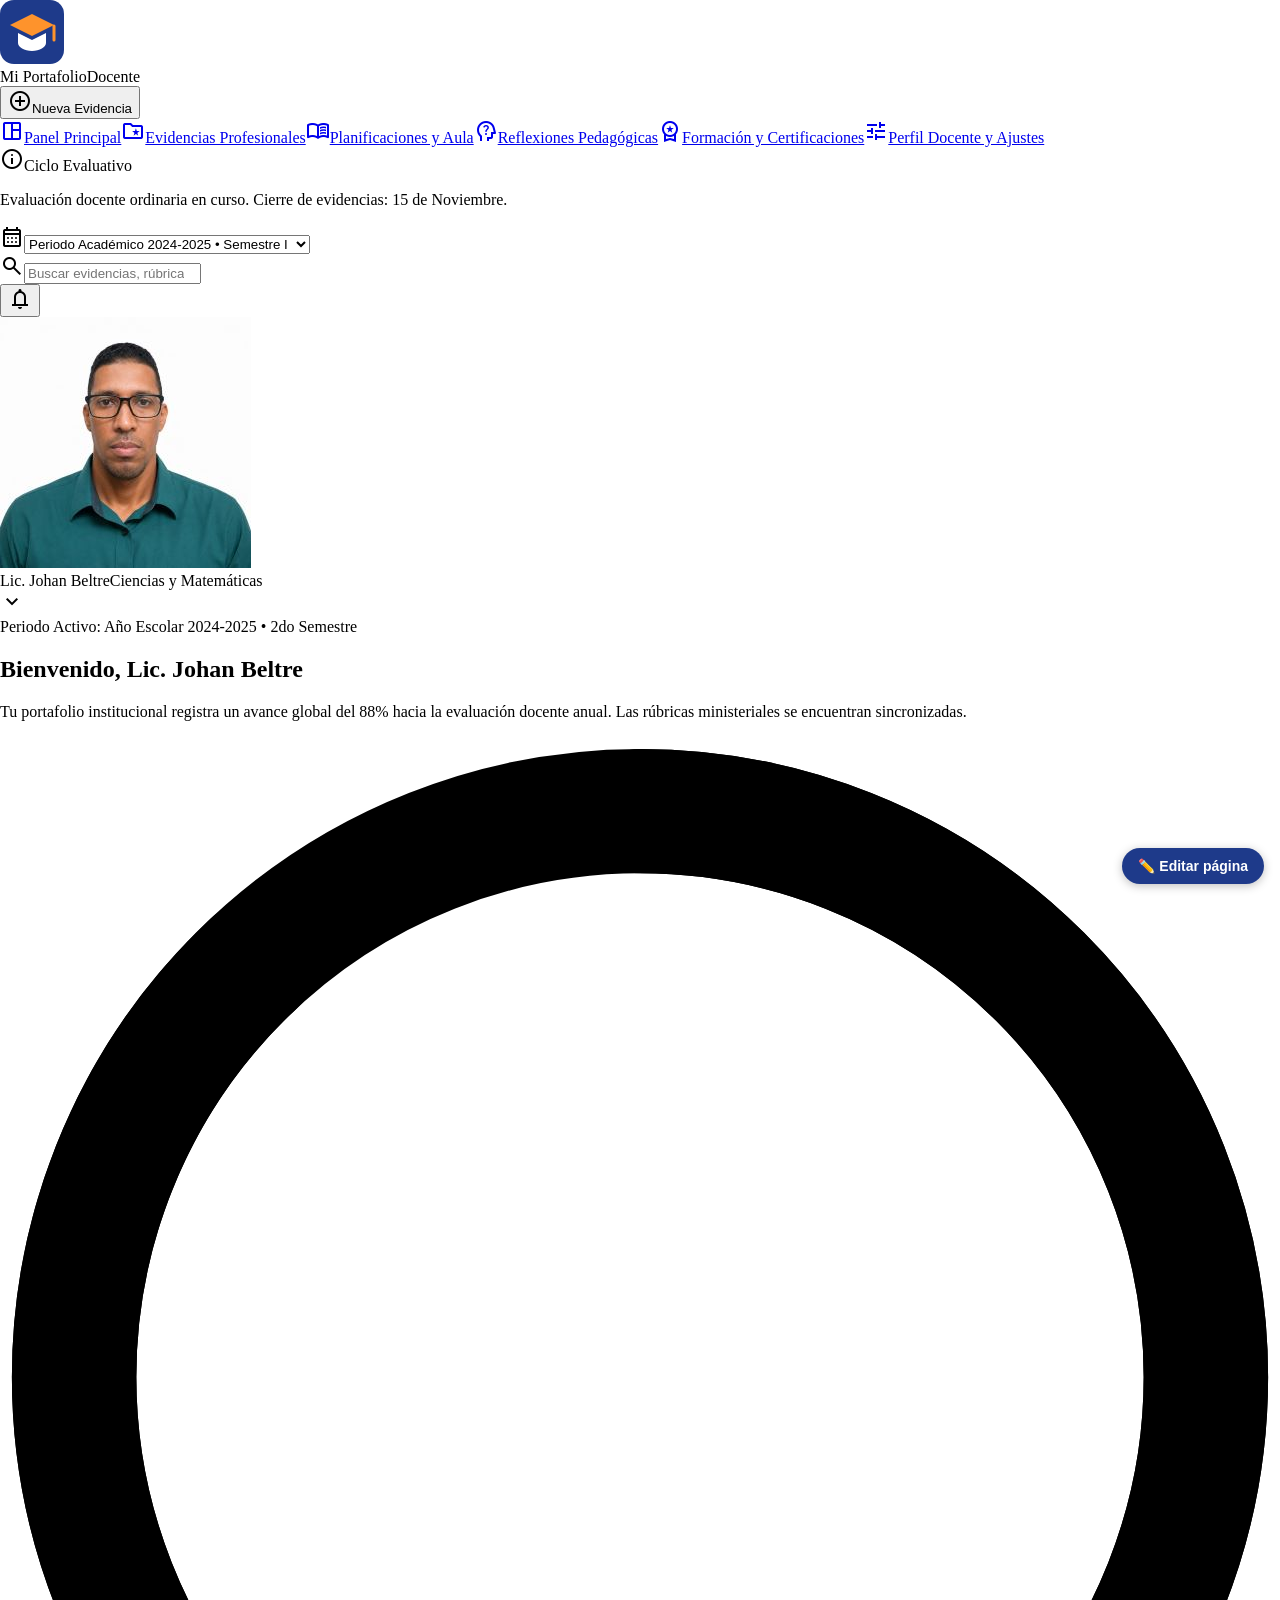
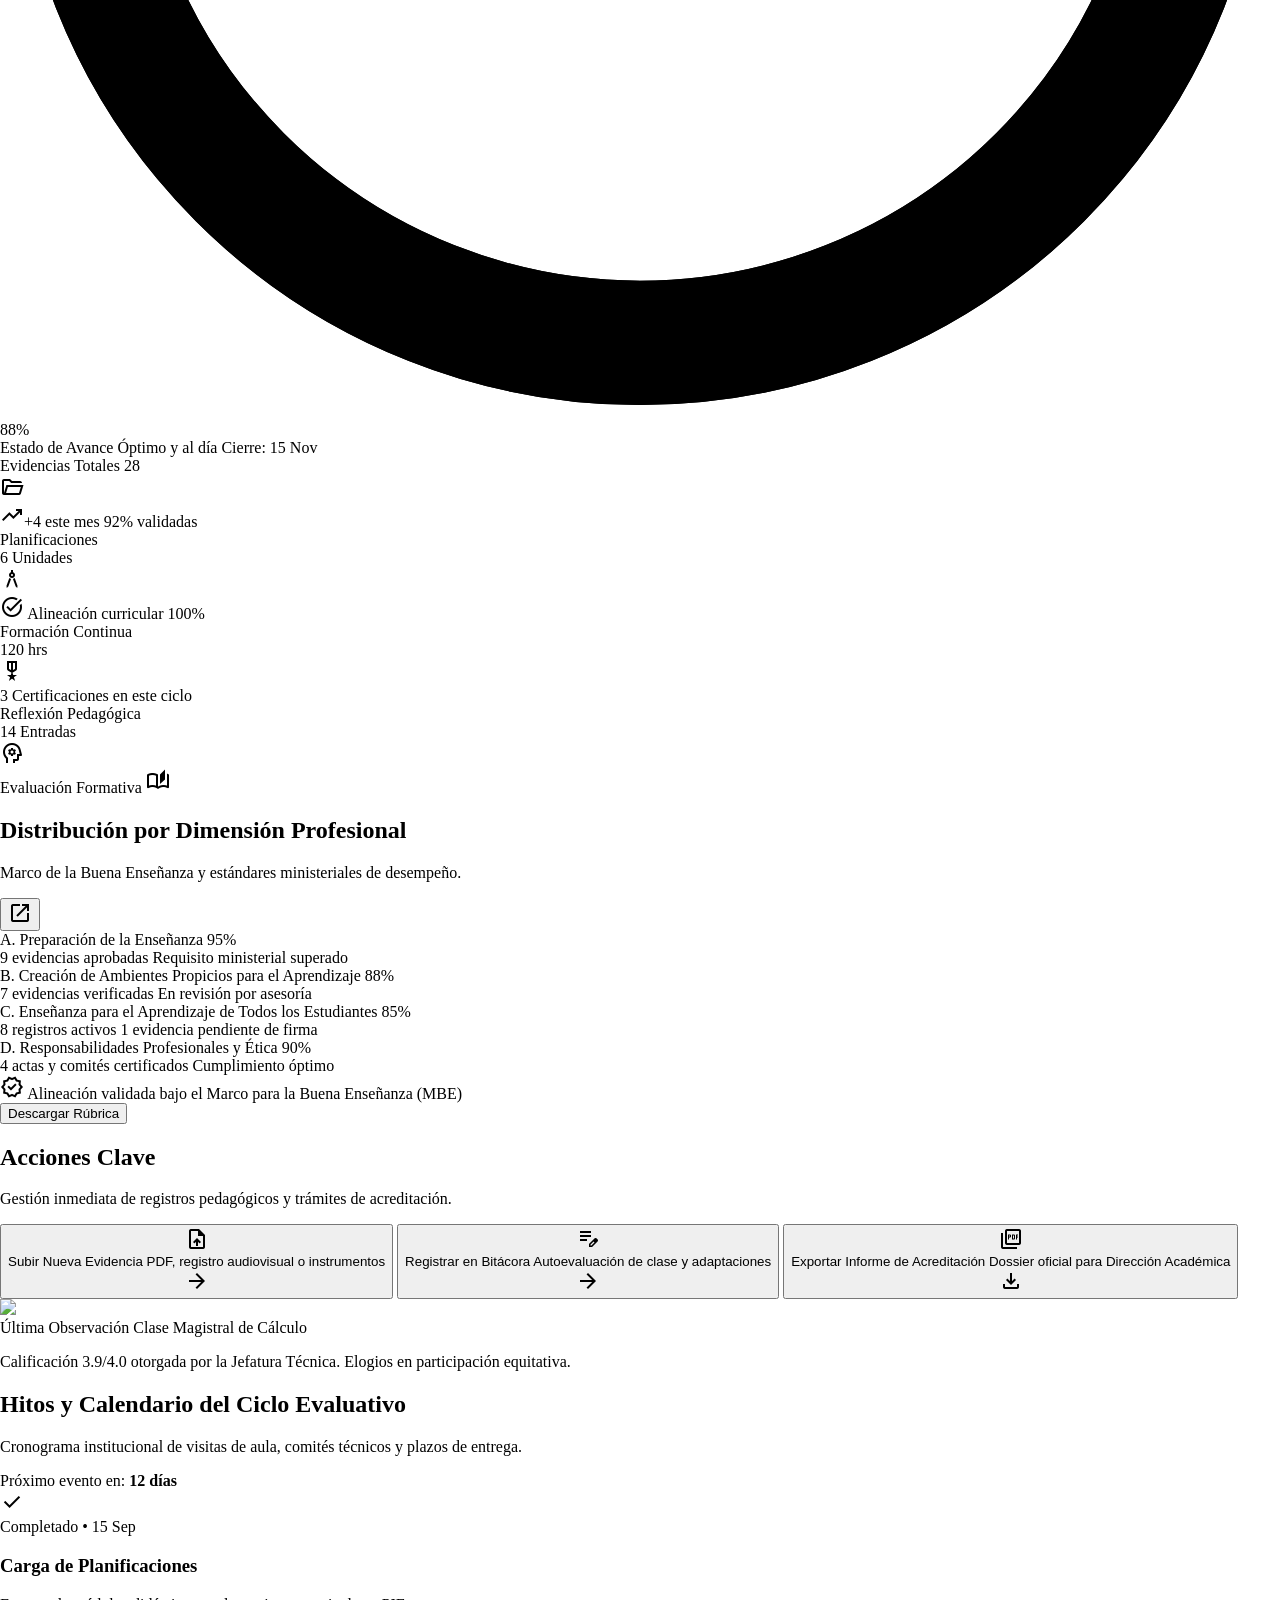
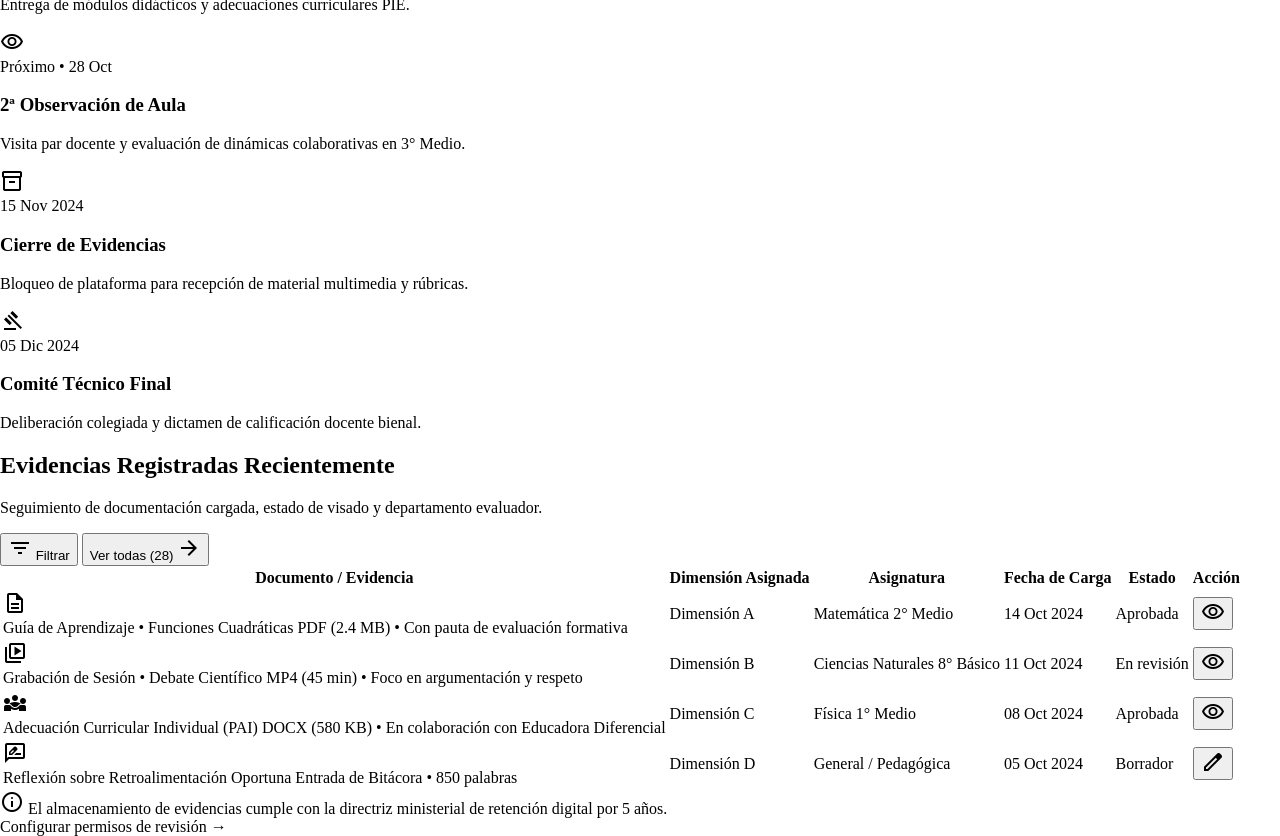
==== index.html @ 19a25ef9 "Publicar portafolio docente digital de Lic. Johan Beltre Co-Authored-By: Claude Sonnet 5.5 <noreply@" ====
<!DOCTYPE html><html lang="es"><head><title>Panel Principal | Portafolio Docente - Lic. Johan Beltre</title><meta charset="utf-8"><meta content="width=device-width, initial-scale=1.0" name="viewport"><meta content="web_dashboard" name="shell-type"><link href="https://fonts.googleapis.com/css2?family=Material+Symbols+Outlined:opsz,wght,FILL,GRAD@20..48,100..700,0..1,-50..200" rel="stylesheet"><link href="https://fonts.googleapis.com" rel="preconnect"><link crossorigin="" href="https://fonts.gstatic.com" rel="preconnect"><link href="https://fonts.googleapis.com/css2?family=Inter:wght@400;500;600;700&amp;family=Source+Serif+4:ital,opsz,wght@0,8..60,600;0,8..60,700;1,8..60,400&amp;display=swap" rel="stylesheet">
<link href="https://fonts.googleapis.com/css2?family=Material+Symbols+Outlined:wght,FILL@100..700,0..1&amp;display=swap" rel="stylesheet"><style>@layer base{html,body{margin:0;padding:0;}body{overscroll-behavior:none;}main>:first-child{margin-top:0!important;}main>:last-child{margin-bottom:0!important;}}::-webkit-scrollbar{display:none;}</style><script src="https://cdn.tailwindcss.com"></script><script id="tailwind-config">tailwind.config = { darkMode: "class", theme: { extend: { "colors": { "on-primary-fixed-variant": "#264191", "outline": "#757682", "on-tertiary": "#ffffff", "on-primary-fixed": "#00164e", "on-tertiary-fixed-variant": "#00504a", "on-tertiary-container": "#65bbb1", "on-background": "#0b1c30", "on-surface": "#0b1c30", "secondary-fixed-dim": "#ffb77d", "on-primary-container": "#90a8ff", "on-error-container": "#93000a", "surface-container-high": "#dce9ff", "surface-container-lowest": "#ffffff", "primary-container": "#1e3a8a", "secondary": "#904d00", "primary-fixed-dim": "#b6c4ff", "tertiary-fixed": "#9cf2e8", "tertiary": "#00312d", "surface-bright": "#f8f9ff", "on-secondary": "#ffffff", "tertiary-container": "#004944", "surface-dim": "#cbdbf5", "on-secondary-container": "#663500", "on-secondary-fixed-variant": "#6e3900", "surface-container-highest": "#d3e4fe", "surface-container": "#e5eeff", "error": "#ba1a1a", "surface-variant": "#d3e4fe", "inverse-surface": "#213145", "on-secondary-fixed": "#2f1500", "outline-variant": "#c5c5d3", "on-error": "#ffffff", "surface-tint": "#4059aa", "on-surface-variant": "#444651", "surface-container-low": "#eff4ff", "surface": "#f8f9ff", "tertiary-fixed-dim": "#80d5cb", "primary-fixed": "#dce1ff", "primary": "#00236f", "inverse-primary": "#b6c4ff", "background": "#f8f9ff", "on-primary": "#ffffff", "on-tertiary-fixed": "#00201d", "inverse-on-surface": "#eaf1ff", "error-container": "#ffdad6", "secondary-fixed": "#ffdcc3", "secondary-container": "#fe932c" }, "borderRadius": { "DEFAULT": "0.25rem", "lg": "0.5rem", "xl": "0.75rem", "full": "9999px" }, "spacing": { "space-lg": "1.5rem", "space-xl": "2.5rem", "margin-mobile": "1rem", "space-sm": "0.5rem", "gutter-sm": "1rem", "margin": "2rem", "margin-desktop": "3rem", "space-xs": "0.25rem", "space-md": "1rem", "gutter": "1.5rem", "gutter-lg": "2rem" }, "fontFamily": { "headline-sm": [ "\"Source Serif 4\"" ], "title-md": [ "Inter" ], "body-sm": [ "Inter" ], "display-lg-mobile": [ "\"Source Serif 4\"" ], "body-md": [ "Inter" ], "headline-lg": [ "\"Source Serif 4\"" ], "headline-md": [ "\"Source Serif 4\"" ], "label-sm": [ "Inter" ], "headline-lg-mobile": [ "\"Source Serif 4\"" ], "display-lg": [ "\"Source Serif 4\"" ], "label-md": [ "Inter" ], "title-sm": [ "Inter" ], "body-lg": [ "Inter" ] }, "fontSize": { "headline-sm": [ "1.25rem", { "lineHeight": "1.75rem", "fontWeight": "600" } ], "title-md": [ "1.125rem", { "lineHeight": "1.625rem", "fontWeight": "600" } ], "body-sm": [ "0.8125rem", { "lineHeight": "1.25rem", "fontWeight": "400" } ], "display-lg-mobile": [ "2.25rem", { "lineHeight": "2.75rem", "letterSpacing": "-0.01em", "fontWeight": "700" } ], "body-md": [ "0.9375rem", { "lineHeight": "1.5rem", "fontWeight": "400" } ], "headline-lg": [ "2.25rem", { "lineHeight": "2.75rem", "letterSpacing": "-0.015em", "fontWeight": "600" } ], "headline-md": [ "1.75rem", { "lineHeight": "2.25rem", "fontWeight": "600" } ], "label-sm": [ "0.75rem", { "lineHeight": "1rem", "letterSpacing": "0.04em", "fontWeight": "600" } ], "headline-lg-mobile": [ "1.75rem", { "lineHeight": "2.25rem", "fontWeight": "600" } ], "display-lg": [ "3.5rem", { "lineHeight": "4rem", "letterSpacing": "-0.02em", "fontWeight": "700" } ], "label-md": [ "0.875rem", { "lineHeight": "1.25rem", "letterSpacing": "0.01em", "fontWeight": "500" } ], "title-sm": [ "1rem", { "lineHeight": "1.5rem", "fontWeight": "600" } ], "body-lg": [ "1.125rem", { "lineHeight": "1.75rem", "fontWeight": "400" } ] } } } }</script></head><body class="bg-background font-body-md text-on-surface antialiased"><aside class="fixed left-0 top-0 h-full w-72 bg-surface-container-lowest shadow-[0_1px_8px_rgba(0,0,0,0.04)] z-50 flex flex-col justify-between"><div class="flex flex-col"><div class="h-16 px-space-md flex items-center gap-space-sm bg-surface-container-lowest"><img alt="Logo Mi Portafolio Docente" class="h-8 w-auto object-contain" src="assets/logo.svg"><div class="flex flex-col"><span class="font-headline-sm text-headline-sm text-primary leading-tight tracking-tight">Mi Portafolio</span><span class="font-label-sm text-label-sm text-on-surface-variant uppercase tracking-wider">Docente</span></div></div><div class="px-space-md py-space-sm"><button class="w-full flex items-center justify-center gap-space-xs bg-primary text-on-primary hover:bg-primary-container hover:text-on-primary transition-all py-space-xs px-space-md rounded-lg shadow-sm font-label-md text-label-md" type="button"><span class="material-symbols-outlined text-title-md">add_circle</span><span class="">Nueva Evidencia</span></button></div><nav class="flex flex-col gap-space-xs px-space-sm pt-space-xs" data-active-classes="bg-primary-container text-on-primary-container font-semibold rounded-lg shadow-sm"><a aria-current="page" class="flex items-center gap-space-sm px-space-md py-space-sm transition-all bg-primary-container text-on-primary-container font-semibold rounded-lg shadow-sm" data-path="panel-principal" href="index.html"><span class="material-symbols-outlined text-title-md">space_dashboard</span><span class="">Panel Principal</span></a><a class="flex items-center gap-space-sm px-space-md py-space-sm rounded-lg font-label-md text-label-md text-on-surface-variant hover:bg-surface-container-low hover:text-on-surface transition-all" data-path="evidencias-profesionales" href="evidencias.html"><span class="material-symbols-outlined text-title-md">folder_special</span><span class="">Evidencias Profesionales</span></a><a class="flex items-center gap-space-sm px-space-md py-space-sm rounded-lg font-label-md text-label-md text-on-surface-variant hover:bg-surface-container-low hover:text-on-surface transition-all" data-path="planificaciones-y-aula" href="planificaciones.html"><span class="material-symbols-outlined text-title-md">menu_book</span><span class="">Planificaciones y Aula</span></a><a class="flex items-center gap-space-sm px-space-md py-space-sm rounded-lg font-label-md text-label-md text-on-surface-variant hover:bg-surface-container-low hover:text-on-surface transition-all" data-path="reflexiones-pedagogicas" href="reflexiones.html"><span class="material-symbols-outlined text-title-md">psychology_alt</span><span class="">Reflexiones Pedagógicas</span></a><a class="flex items-center gap-space-sm px-space-md py-space-sm rounded-lg font-label-md text-label-md text-on-surface-variant hover:bg-surface-container-low hover:text-on-surface transition-all" data-path="formacion-y-certificaciones" href="perfil.html#formacion"><span class="material-symbols-outlined text-title-md">workspace_premium</span><span class="">Formación y Certificaciones</span></a><a class="flex items-center gap-space-sm px-space-md py-space-sm rounded-lg font-label-md text-label-md text-on-surface-variant hover:bg-surface-container-low hover:text-on-surface transition-all" data-path="perfil-docente-y-ajustes" href="perfil.html"><span class="material-symbols-outlined text-title-md">tune</span><span class="">Perfil Docente y Ajustes</span></a></nav></div><div class="p-space-md bg-surface-container-low mx-space-sm mb-space-md rounded-xl shadow-[0_1px_3px_rgba(15,23,42,0.04)]"><div class="flex items-center gap-space-xs text-on-surface-variant mb-space-xs"><span class="material-symbols-outlined text-title-sm text-secondary">info</span><span class="font-label-sm text-label-sm uppercase tracking-wider font-semibold">Ciclo Evaluativo</span></div><p class="font-body-sm text-body-sm text-on-surface-variant leading-snug">Evaluación docente ordinaria en curso. Cierre de evidencias: 15 de Noviembre.</p></div></aside><div class="pl-72"><header class="fixed top-0 left-72 right-0 h-16 bg-surface-container-lowest/90 backdrop-blur-xl shadow-[0_1px_8px_rgba(0,0,0,0.04)] z-40 flex items-center justify-between px-space-lg"><div class="flex items-center gap-space-md flex-1 max-w-2xl"><div class="relative flex items-center bg-surface-container-low rounded-lg px-space-sm py-space-xs"><span class="material-symbols-outlined text-on-surface-variant text-title-sm mr-space-xs">calendar_month</span><select class="bg-transparent font-label-md text-label-md text-on-surface focus:outline-none cursor-pointer pr-space-sm"><option value="2024-2025-1">Periodo Académico 2024-2025 • Semestre I</option><option value="2024-2025-2">Periodo Académico 2024-2025 • Semestre II</option><option value="2023-2024-2">Periodo Académico 2023-2024 • Semestre II</option></select></div><div class="relative flex-1 flex items-center"><span class="material-symbols-outlined absolute left-space-sm text-on-surface-variant text-title-sm">search</span><input class="w-full bg-surface-container-low text-on-surface placeholder:text-on-surface-variant font-body-sm text-body-sm pl-space-xl pr-space-md py-space-xs rounded-lg focus:outline-none focus:bg-surface-container-high transition-colors" placeholder="Buscar evidencias, rúbricas o planificaciones..." type="search"></div></div><div class="flex items-center gap-space-md"><button aria-label="Notificaciones de revisión" class="relative p-space-xs rounded-full text-on-surface-variant hover:bg-surface-container hover:text-on-surface transition-all" type="button"><span class="material-symbols-outlined text-headline-sm">notifications</span><span class="absolute top-1 right-1 w-2.5 h-2.5 bg-secondary rounded-full ring-2 ring-surface-container-lowest"></span></button><div class="flex items-center gap-space-sm pl-space-sm bg-surface-container-low py-space-xs px-space-sm rounded-full"><img alt="Foto de Lic. Johan Beltre" data-perfil="foto" class="w-8 h-8 rounded-full object-cover" src="assets/johan.jpg"><div class="flex flex-col text-left"><span class="font-label-md text-label-md text-on-surface leading-tight font-semibold" data-perfil="nombre">Lic. Johan Beltre</span><span class="font-label-sm text-label-sm text-on-surface-variant leading-tight" data-perfil="area">Ciencias y Matemáticas</span></div><span class="material-symbols-outlined text-on-surface-variant text-title-sm">expand_more</span></div></div></header><main class="w-full pt-16 px-gutter-lg pb-space-xl bg-background min-h-screen"><div class="flex flex-col w-full">
<!-- Top Welcome & Academic Banner (Editorial & Rigorous) -->
<section class="relative overflow-hidden rounded-xl bg-gradient-to-r from-primary to-primary-container p-space-lg lg:p-space-xl shadow-md text-on-primary mb-space-lg">
<div class="absolute -right-16 -top-24 w-96 h-96 rounded-full bg-white/5 blur-3xl pointer-events-none"></div>
<div class="absolute right-32 bottom-0 w-64 h-64 rounded-full bg-secondary-container/10 blur-2xl pointer-events-none"></div>
<div class="relative z-10 flex flex-col lg:flex-row lg:items-center lg:justify-between gap-space-lg">
<div class="max-w-3xl flex flex-col gap-space-xs">
<div class="flex items-center gap-space-xs text-on-primary-container font-label-sm text-label-sm tracking-wider uppercase">
<span class="inline-block w-2 h-2 rounded-full bg-secondary-container animate-pulse"></span>
<span class="">Periodo Activo: Año Escolar 2024-2025 • 2do Semestre</span>
</div>
<h1 class="font-headline-lg text-headline-lg text-white font-semibold tracking-tight">Bienvenido, Lic. Johan Beltre</h1>
<p class="font-body-lg text-body-lg text-primary-fixed text-opacity-95 leading-relaxed mt-space-xs max-w-2xl">
          Tu portafolio institucional registra un avance global del <span class="text-white font-semibold underline decoration-secondary-container decoration-2 underline-offset-4">88%</span> hacia la evaluación docente anual. Las rúbricas ministeriales se encuentran sincronizadas.
        </p>
</div>
<!-- Radial Progress Gauge (Inline SVG) -->
<div class="flex items-center gap-space-md bg-white/10 backdrop-blur-md px-space-md py-space-sm rounded-xl self-start lg:self-auto shadow-sm">
<div class="relative w-16 h-16 flex items-center justify-center">
<svg class="w-full h-full -rotate-90 transform" viewBox="0 0 36 36">
<path class="text-white/20" d="M18 2.0845 a 15.9155 15.9155 0 0 1 0 31.831 a 15.9155 15.9155 0 0 1 0 -31.831" fill="none" stroke="currentColor" stroke-width="3.5"></path>
<path class="text-secondary-container" d="M18 2.0845 a 15.9155 15.9155 0 0 1 0 31.831 a 15.9155 15.9155 0 0 1 0 -31.831" fill="none" stroke="currentColor" stroke-dasharray="88, 100" stroke-linecap="round" stroke-width="3.5"></path>
</svg>
<span class="absolute font-title-sm text-title-sm font-bold text-white">88%</span>
</div>
<div class="flex flex-col text-left">
<span class="font-label-sm text-label-sm text-on-primary-container uppercase font-semibold">Estado de Avance</span>
<span class="font-title-sm text-title-sm font-semibold text-white">Óptimo y al día</span>
<span class="font-body-sm text-body-sm text-primary-fixed-dim">Cierre: 15 Nov</span>
</div>
</div>
</div>
</section>
<!-- Summary Metric Cards (4 Columns) -->
<section class="grid grid-cols-1 sm:grid-cols-2 xl:grid-cols-4 gap-space-md mb-space-xl">
<!-- Card 1: Evidencias -->
<div class="bg-surface-container-lowest p-space-md rounded-xl shadow-sm hover:shadow-md transition-shadow flex flex-col justify-between">
<div class="flex items-start justify-between">
<div class="flex flex-col">
<span class="font-label-sm text-label-sm uppercase tracking-wider text-on-surface-variant font-semibold">Evidencias Totales</span>
<span class="font-display-lg text-display-lg font-bold text-on-surface tracking-tight mt-space-xs">28</span>
</div>
<div class="p-space-xs rounded-lg bg-surface-container text-primary">
<span class="material-symbols-outlined text-headline-sm">folder_open</span>
</div>
</div>
<div class="mt-space-md pt-space-xs flex items-center justify-between font-body-sm text-body-sm text-on-surface-variant">
<span class="flex items-center text-tertiary-container font-semibold">
<span class="material-symbols-outlined text-label-md mr-0.5">trending_up</span>+4 este mes
        </span>
<span class="px-space-xs py-0.5 rounded bg-surface-container-low font-label-sm text-label-sm text-on-surface font-medium">
          92% validadas
        </span>
</div>
</div>
<!-- Card 2: Planificaciones -->
<div class="bg-surface-container-lowest p-space-md rounded-xl shadow-sm hover:shadow-md transition-shadow flex flex-col justify-between">
<div class="flex items-start justify-between">
<div class="flex flex-col">
<span class="font-label-sm text-label-sm uppercase tracking-wider text-on-surface-variant font-semibold">Planificaciones</span>
<div class="flex items-baseline gap-space-xs mt-space-xs">
<span class="font-display-lg text-display-lg font-bold text-on-surface tracking-tight">6</span>
<span class="font-body-md text-body-md text-on-surface-variant">Unidades</span>
</div>
</div>
<div class="p-space-xs rounded-lg bg-surface-container text-primary">
<span class="material-symbols-outlined text-headline-sm">architecture</span>
</div>
</div>
<div class="mt-space-md pt-space-xs flex items-center font-body-sm text-body-sm text-tertiary-container font-medium">
<span class="material-symbols-outlined text-label-md mr-1">task_alt</span>
<span class="">Alineación curricular 100%</span>
</div>
</div>
<!-- Card 3: Formación Continua -->
<div class="bg-surface-container-lowest p-space-md rounded-xl shadow-sm hover:shadow-md transition-shadow flex flex-col justify-between">
<div class="flex items-start justify-between">
<div class="flex flex-col">
<span class="font-label-sm text-label-sm uppercase tracking-wider text-on-surface-variant font-semibold">Formación Continua</span>
<div class="flex items-baseline gap-space-xs mt-space-xs">
<span class="font-display-lg text-display-lg font-bold text-on-surface tracking-tight">120</span>
<span class="font-body-md text-body-md text-on-surface-variant">hrs</span>
</div>
</div>
<div class="p-space-xs rounded-lg bg-surface-container text-secondary">
<span class="material-symbols-outlined text-headline-sm">military_tech</span>
</div>
</div>
<div class="mt-space-md pt-space-xs flex items-center font-body-sm text-body-sm text-on-surface-variant">
<span class="px-space-xs py-0.5 rounded bg-secondary-fixed text-on-secondary-fixed font-label-sm text-label-sm font-semibold mr-space-xs">
          3 Certificaciones
        </span>
<span class="">en este ciclo</span>
</div>
</div>
<!-- Card 4: Reflexión Pedagógica -->
<div class="bg-surface-container-lowest p-space-md rounded-xl shadow-sm hover:shadow-md transition-shadow flex flex-col justify-between">
<div class="flex items-start justify-between">
<div class="flex flex-col">
<span class="font-label-sm text-label-sm uppercase tracking-wider text-on-surface-variant font-semibold">Reflexión Pedagógica</span>
<div class="flex items-baseline gap-space-xs mt-space-xs">
<span class="font-display-lg text-display-lg font-bold text-on-surface tracking-tight">14</span>
<span class="font-body-md text-body-md text-on-surface-variant">Entradas</span>
</div>
</div>
<div class="p-space-xs rounded-lg bg-surface-container text-primary">
<span class="material-symbols-outlined text-headline-sm">psychology</span>
</div>
</div>
<div class="mt-space-md pt-space-xs flex items-center justify-between font-body-sm text-body-sm text-on-surface-variant">
<span class="font-label-sm text-label-sm text-on-surface font-medium truncate">Evaluación Formativa</span>
<span class="material-symbols-outlined text-title-sm text-on-surface-variant">auto_stories</span>
</div>
</div>
</section>
<!-- Bento Section: Dimensiones + Acciones Rápidas (Split Grid) -->
<section class="grid grid-cols-1 lg:grid-cols-12 gap-space-lg mb-space-xl">
<!-- Left 7 Cols: Dimensiones Profesionales (Visual Progress Stack) -->
<div class="lg:col-span-7 bg-surface-container-lowest p-space-lg rounded-xl shadow-sm flex flex-col justify-between">
<div>
<div class="flex items-center justify-between mb-space-md">
<div class="flex flex-col">
<h2 class="font-headline-sm text-headline-sm text-on-surface font-semibold tracking-tight">
              Distribución por Dimensión Profesional
            </h2>
<p class="font-body-sm text-body-sm text-on-surface-variant mt-0.5">
              Marco de la Buena Enseñanza y estándares ministeriales de desempeño.
            </p>
</div>
<button class="p-space-xs rounded-lg hover:bg-surface-container text-on-surface-variant transition-colors" title="Ver matriz completa" type="button">
<span class="material-symbols-outlined text-title-sm">open_in_new</span>
</button>
</div>
<div class="flex flex-col gap-space-md mt-space-md">
<!-- Dimensión A -->
<div class="flex flex-col gap-1.5">
<div class="flex items-center justify-between">
<span class="font-label-md text-label-md text-on-surface font-medium">A. Preparación de la Enseñanza</span>
<span class="font-label-sm text-label-sm font-semibold text-primary">95%</span>
</div>
<div class="w-full h-2.5 bg-surface-container rounded-full overflow-hidden">
<div class="h-full bg-primary rounded-full transition-all duration-500" style="width: 95%"></div>
</div>
<div class="flex justify-between font-body-sm text-body-sm text-on-surface-variant">
<span class="">9 evidencias aprobadas</span>
<span class="">Requisito ministerial superado</span>
</div>
</div>
<!-- Dimensión B -->
<div class="flex flex-col gap-1.5">
<div class="flex items-center justify-between">
<span class="font-label-md text-label-md text-on-surface font-medium">B. Creación de Ambientes Propicios para el Aprendizaje</span>
<span class="font-label-sm text-label-sm font-semibold text-tertiary-container">88%</span>
</div>
<div class="w-full h-2.5 bg-surface-container rounded-full overflow-hidden">
<div class="h-full bg-tertiary-container rounded-full transition-all duration-500" style="width: 88%"></div>
</div>
<div class="flex justify-between font-body-sm text-body-sm text-on-surface-variant">
<span class="">7 evidencias verificadas</span>
<span class="">En revisión por asesoría</span>
</div>
</div>
<!-- Dimensión C -->
<div class="flex flex-col gap-1.5">
<div class="flex items-center justify-between">
<span class="font-label-md text-label-md text-on-surface font-medium">C. Enseñanza para el Aprendizaje de Todos los Estudiantes</span>
<span class="font-label-sm text-label-sm font-semibold text-secondary">85%</span>
</div>
<div class="w-full h-2.5 bg-surface-container rounded-full overflow-hidden">
<div class="h-full bg-secondary rounded-full transition-all duration-500" style="width: 85%"></div>
</div>
<div class="flex justify-between font-body-sm text-body-sm text-on-surface-variant">
<span class="">8 registros activos</span>
<span class="">1 evidencia pendiente de firma</span>
</div>
</div>
<!-- Dimensión D -->
<div class="flex flex-col gap-1.5">
<div class="flex items-center justify-between">
<span class="font-label-md text-label-md text-on-surface font-medium">D. Responsabilidades Profesionales y Ética</span>
<span class="font-label-sm text-label-sm font-semibold text-primary-container">90%</span>
</div>
<div class="w-full h-2.5 bg-surface-container rounded-full overflow-hidden">
<div class="h-full bg-primary-container rounded-full transition-all duration-500" style="width: 90%"></div>
</div>
<div class="flex justify-between font-body-sm text-body-sm text-on-surface-variant">
<span class="">4 actas y comités certificados</span>
<span class="">Cumplimiento óptimo</span>
</div>
</div>
</div>
</div>
<div class="mt-space-lg pt-space-sm flex items-center justify-between bg-surface-container-low p-space-sm rounded-lg">
<div class="flex items-center gap-space-xs text-on-surface-variant font-body-sm text-body-sm">
<span class="material-symbols-outlined text-title-sm text-primary">verified</span>
<span class="">Alineación validada bajo el Marco para la Buena Enseñanza (MBE)</span>
</div>
<button class="text-primary font-label-sm text-label-sm font-semibold hover:underline" type="button">
          Descargar Rúbrica
        </button>
</div>
</div>
<!-- Right 5 Cols: Acciones Rápidas + Contextual Insight -->
<div class="lg:col-span-5 flex flex-col gap-space-md">
<!-- Quick Actions Panel -->
<div class="bg-surface-container-lowest p-space-lg rounded-xl shadow-sm flex flex-col">
<h2 class="font-headline-sm text-headline-sm text-on-surface font-semibold tracking-tight mb-space-xs">
          Acciones Clave
        </h2>
<p class="font-body-sm text-body-sm text-on-surface-variant mb-space-md">
          Gestión inmediata de registros pedagógicos y trámites de acreditación.
        </p>
<div class="flex flex-col gap-space-xs">
<!-- Button 1 -->
<button class="group flex items-center justify-between p-space-sm rounded-lg bg-surface-container-low hover:bg-primary hover:text-on-primary transition-all text-left" type="button">
<div class="flex items-center gap-space-sm">
<div class="w-10 h-10 rounded-lg bg-surface-container-highest group-hover:bg-white/20 flex items-center justify-center text-primary group-hover:text-white transition-colors">
<span class="material-symbols-outlined text-title-md">upload_file</span>
</div>
<div class="flex flex-col">
<span class="font-label-md text-label-md font-semibold text-on-surface group-hover:text-white">Subir Nueva Evidencia</span>
<span class="font-body-sm text-body-sm text-on-surface-variant group-hover:text-primary-fixed-dim">PDF, registro audiovisual o instrumentos</span>
</div>
</div>
<span class="material-symbols-outlined text-title-sm text-on-surface-variant group-hover:text-white transition-transform group-hover:translate-x-1">arrow_forward</span>
</button>
<!-- Button 2 -->
<button class="group flex items-center justify-between p-space-sm rounded-lg bg-surface-container-low hover:bg-primary hover:text-on-primary transition-all text-left" type="button">
<div class="flex items-center gap-space-sm">
<div class="w-10 h-10 rounded-lg bg-surface-container-highest group-hover:bg-white/20 flex items-center justify-center text-primary group-hover:text-white transition-colors">
<span class="material-symbols-outlined text-title-md">edit_note</span>
</div>
<div class="flex flex-col">
<span class="font-label-md text-label-md font-semibold text-on-surface group-hover:text-white">Registrar en Bitácora</span>
<span class="font-body-sm text-body-sm text-on-surface-variant group-hover:text-primary-fixed-dim">Autoevaluación de clase y adaptaciones</span>
</div>
</div>
<span class="material-symbols-outlined text-title-sm text-on-surface-variant group-hover:text-white transition-transform group-hover:translate-x-1">arrow_forward</span>
</button>
<!-- Button 3: Secondary Accent for Official Export -->
<button class="group flex items-center justify-between p-space-sm rounded-lg bg-secondary-fixed hover:bg-secondary transition-all text-left" type="button">
<div class="flex items-center gap-space-sm">
<div class="w-10 h-10 rounded-lg bg-secondary-container text-on-secondary flex items-center justify-center shadow-xs">
<span class="material-symbols-outlined text-title-md">picture_as_pdf</span>
</div>
<div class="flex flex-col">
<span class="font-label-md text-label-md font-semibold text-on-secondary-fixed group-hover:text-white">Exportar Informe de Acreditación</span>
<span class="font-body-sm text-body-sm text-secondary group-hover:text-secondary-fixed">Dossier oficial para Dirección Académica</span>
</div>
</div>
<span class="material-symbols-outlined text-title-sm text-secondary group-hover:text-white transition-transform group-hover:translate-x-1">download</span>
</button>
</div>
</div>
<!-- Compact Classroom Insight Image Preview Card -->
<div class="relative overflow-hidden rounded-xl bg-surface-container-lowest p-space-md shadow-sm flex items-center gap-space-md">
<img class="w-20 h-20 rounded-lg object-cover flex-shrink-0" data-alt="A distinguished secondary school mathematics classroom filled with natural daylight, showcasing student geometric group projects and a clean chalkboard with calculus diagrams in soft academic tones." src="https://lh3.googleusercontent.com/aida-public/[base64]">
<div class="flex flex-col">
<span class="font-label-sm text-label-sm text-secondary font-semibold uppercase tracking-wider">Última Observación</span>
<span class="font-title-sm text-title-sm text-on-surface font-semibold mt-0.5">Clase Magistral de Cálculo</span>
<p class="font-body-sm text-body-sm text-on-surface-variant line-clamp-2 mt-0.5">
            Calificación 3.9/4.0 otorgada por la Jefatura Técnica. Elogios en participación equitativa.
          </p>
</div>
</div>
</div>
</section>
<!-- Timeline / Calendario de Hitos y Ciclos de Evaluación -->
<section class="bg-surface-container-lowest p-space-lg rounded-xl shadow-sm mb-space-xl">
<div class="flex flex-col sm:flex-row sm:items-center justify-between mb-space-lg gap-space-xs">
<div>
<h2 class="font-headline-sm text-headline-sm text-on-surface font-semibold tracking-tight">
          Hitos y Calendario del Ciclo Evaluativo
        </h2>
<p class="font-body-sm text-body-sm text-on-surface-variant mt-0.5">
          Cronograma institucional de visitas de aula, comités técnicos y plazos de entrega.
        </p>
</div>
<div class="flex items-center gap-space-xs">
<span class="font-label-sm text-label-sm text-on-surface-variant">Próximo evento en: <strong class="text-secondary font-semibold">12 días</strong></span>
</div>
</div>
<!-- Timeline Horizontal Ribbon -->
<div class="relative overflow-x-auto pb-space-sm">
<div class="min-w-[720px] grid grid-cols-4 gap-space-md relative">
<!-- Connecting Line -->
<div class="absolute top-5 left-10 right-10 h-0.5 bg-surface-container-highest -z-0"></div>
<!-- Hito 1: Completed -->
<div class="flex flex-col items-start relative z-10">
<div class="w-10 h-10 rounded-full bg-primary text-white flex items-center justify-center font-label-md font-bold mb-space-sm shadow-sm">
<span class="material-symbols-outlined text-title-sm">check</span>
</div>
<span class="font-label-sm text-label-sm uppercase tracking-wider text-tertiary-container font-semibold">Completado • 15 Sep</span>
<h3 class="font-title-sm text-title-sm text-on-surface font-semibold mt-0.5">Carga de Planificaciones</h3>
<p class="font-body-sm text-body-sm text-on-surface-variant mt-1 leading-snug">
            Entrega de módulos didácticos y adecuaciones curriculares PIE.
          </p>
</div>
<!-- Hito 2: Current / Next -->
<div class="flex flex-col items-start relative z-10">
<div class="w-10 h-10 rounded-full bg-secondary-container text-white flex items-center justify-center font-label-md font-bold mb-space-sm shadow-md ring-4 ring-secondary-fixed/50 animate-bounce">
<span class="material-symbols-outlined text-title-sm">visibility</span>
</div>
<span class="font-label-sm text-label-sm uppercase tracking-wider text-secondary font-semibold">Próximo • 28 Oct</span>
<h3 class="font-title-sm text-title-sm text-on-surface font-semibold mt-0.5">2ª Observación de Aula</h3>
<p class="font-body-sm text-body-sm text-on-surface-variant mt-1 leading-snug">
            Visita par docente y evaluación de dinámicas colaborativas en 3° Medio.
          </p>
</div>
<!-- Hito 3: Upcoming -->
<div class="flex flex-col items-start relative z-10">
<div class="w-10 h-10 rounded-full bg-surface-container-highest text-on-surface-variant flex items-center justify-center font-label-md font-bold mb-space-sm shadow-xs">
<span class="material-symbols-outlined text-title-sm">inventory_2</span>
</div>
<span class="font-label-sm text-label-sm uppercase tracking-wider text-on-surface-variant font-semibold">15 Nov 2024</span>
<h3 class="font-title-sm text-title-sm text-on-surface font-semibold mt-0.5">Cierre de Evidencias</h3>
<p class="font-body-sm text-body-sm text-on-surface-variant mt-1 leading-snug">
            Bloqueo de plataforma para recepción de material multimedia y rúbricas.
          </p>
</div>
<!-- Hito 4: Upcoming -->
<div class="flex flex-col items-start relative z-10">
<div class="w-10 h-10 rounded-full bg-surface-container-highest text-on-surface-variant flex items-center justify-center font-label-md font-bold mb-space-sm shadow-xs">
<span class="material-symbols-outlined text-title-sm">gavel</span>
</div>
<span class="font-label-sm text-label-sm uppercase tracking-wider text-on-surface-variant font-semibold">05 Dic 2024</span>
<h3 class="font-title-sm text-title-sm text-on-surface font-semibold mt-0.5">Comité Técnico Final</h3>
<p class="font-body-sm text-body-sm text-on-surface-variant mt-1 leading-snug">
            Deliberación colegiada y dictamen de calificación docente bienal.
          </p>
</div>
</div>
</div>
</section>
<!-- Lista de Evidencias Recientes (Academic Ledger Table) -->
<section class="bg-surface-container-lowest p-space-lg rounded-xl shadow-sm">
<div class="flex flex-col sm:flex-row sm:items-center justify-between mb-space-md gap-space-xs">
<div>
<h2 class="font-headline-sm text-headline-sm text-on-surface font-semibold tracking-tight">
          Evidencias Registradas Recientemente
        </h2>
<p class="font-body-sm text-body-sm text-on-surface-variant mt-0.5">
          Seguimiento de documentación cargada, estado de visado y departamento evaluador.
        </p>
</div>
<div class="flex items-center gap-space-sm">
<button class="inline-flex items-center gap-space-xs px-space-sm py-1.5 rounded-lg bg-surface-container-low text-on-surface hover:bg-surface-container font-label-sm text-label-sm font-semibold transition-colors" type="button">
<span class="material-symbols-outlined text-title-sm">filter_list</span>
<span class="">Filtrar</span>
</button>
<button class="inline-flex items-center gap-space-xs px-space-sm py-1.5 rounded-lg bg-surface-container text-primary hover:bg-surface-container-high font-label-sm text-label-sm font-semibold transition-colors" type="button">
<span class="">Ver todas (28)</span>
<span class="material-symbols-outlined text-title-sm">arrow_forward</span>
</button>
</div>
</div>
<!-- Ledger Table -->
<div class="overflow-x-auto">
<table class="w-full text-left border-collapse">
<thead>
<tr class="bg-surface-container-low text-on-surface-variant font-label-sm text-label-sm uppercase tracking-wider">
<th class="py-space-sm px-space-md rounded-l-lg">Documento / Evidencia</th>
<th class="py-space-sm px-space-md">Dimensión Asignada</th>
<th class="py-space-sm px-space-md">Asignatura</th>
<th class="py-space-sm px-space-md">Fecha de Carga</th>
<th class="py-space-sm px-space-md">Estado</th>
<th class="py-space-sm px-space-md rounded-r-lg text-right">Acción</th>
</tr>
</thead>
<tbody class="font-body-sm text-body-sm text-on-surface">
<!-- Row 1 -->
<tr class="hover:bg-surface-container-low/60 transition-colors">
<td class="py-space-md px-space-md">
<div class="flex items-center gap-space-sm">
<div class="w-9 h-9 rounded-lg bg-surface-container text-primary flex items-center justify-center flex-shrink-0">
<span class="material-symbols-outlined text-title-sm">description</span>
</div>
<div class="flex flex-col min-w-0">
<span class="font-title-sm text-title-sm font-semibold text-on-surface truncate">Guía de Aprendizaje • Funciones Cuadráticas</span>
<span class="font-body-sm text-body-sm text-on-surface-variant">PDF (2.4 MB) • Con pauta de evaluación formativa</span>
</div>
</div>
</td>
<td class="py-space-md px-space-md">
<span class="inline-block px-space-xs py-0.5 rounded bg-surface-container-low font-label-sm text-label-sm font-medium text-on-surface">
                Dimensión A
              </span>
</td>
<td class="py-space-md px-space-md font-medium text-on-surface">
              Matemática 2° Medio
            </td>
<td class="py-space-md px-space-md text-on-surface-variant">
              14 Oct 2024
            </td>
<td class="py-space-md px-space-md">
<span class="inline-flex items-center gap-1 px-space-xs py-0.5 rounded-full bg-surface-container-high text-primary font-label-sm text-label-sm font-semibold">
<span class="w-1.5 h-1.5 rounded-full bg-primary"></span>
                Aprobada
              </span>
</td>
<td class="py-space-md px-space-md text-right">
<button class="p-1 rounded-md text-on-surface-variant hover:text-primary hover:bg-surface-container transition-colors" title="Detalle" type="button">
<span class="material-symbols-outlined text-title-sm">visibility</span>
</button>
</td>
</tr>
<!-- Row 2 -->
<tr class="hover:bg-surface-container-low/60 transition-colors">
<td class="py-space-md px-space-md">
<div class="flex items-center gap-space-sm">
<div class="w-9 h-9 rounded-lg bg-surface-container text-secondary flex items-center justify-center flex-shrink-0">
<span class="material-symbols-outlined text-title-sm">video_library</span>
</div>
<div class="flex flex-col min-w-0">
<span class="font-title-sm text-title-sm font-semibold text-on-surface truncate">Grabación de Sesión • Debate Científico</span>
<span class="font-body-sm text-body-sm text-on-surface-variant">MP4 (45 min) • Foco en argumentación y respeto</span>
</div>
</div>
</td>
<td class="py-space-md px-space-md">
<span class="inline-block px-space-xs py-0.5 rounded bg-surface-container-low font-label-sm text-label-sm font-medium text-on-surface">
                Dimensión B
              </span>
</td>
<td class="py-space-md px-space-md font-medium text-on-surface">
              Ciencias Naturales 8° Básico
            </td>
<td class="py-space-md px-space-md text-on-surface-variant">
              11 Oct 2024
            </td>
<td class="py-space-md px-space-md">
<span class="inline-flex items-center gap-1 px-space-xs py-0.5 rounded-full bg-secondary-fixed text-on-secondary-fixed font-label-sm text-label-sm font-semibold">
<span class="w-1.5 h-1.5 rounded-full bg-secondary"></span>
                En revisión
              </span>
</td>
<td class="py-space-md px-space-md text-right">
<button class="p-1 rounded-md text-on-surface-variant hover:text-primary hover:bg-surface-container transition-colors" title="Detalle" type="button">
<span class="material-symbols-outlined text-title-sm">visibility</span>
</button>
</td>
</tr>
<!-- Row 3 -->
<tr class="hover:bg-surface-container-low/60 transition-colors">
<td class="py-space-md px-space-md">
<div class="flex items-center gap-space-sm">
<div class="w-9 h-9 rounded-lg bg-surface-container text-tertiary-container flex items-center justify-center flex-shrink-0">
<span class="material-symbols-outlined text-title-sm">diversity_3</span>
</div>
<div class="flex flex-col min-w-0">
<span class="font-title-sm text-title-sm font-semibold text-on-surface truncate">Adecuación Curricular Individual (PAI)</span>
<span class="font-body-sm text-body-sm text-on-surface-variant">DOCX (580 KB) • En colaboración con Educadora Diferencial</span>
</div>
</div>
</td>
<td class="py-space-md px-space-md">
<span class="inline-block px-space-xs py-0.5 rounded bg-surface-container-low font-label-sm text-label-sm font-medium text-on-surface">
                Dimensión C
              </span>
</td>
<td class="py-space-md px-space-md font-medium text-on-surface">
              Física 1° Medio
            </td>
<td class="py-space-md px-space-md text-on-surface-variant">
              08 Oct 2024
            </td>
<td class="py-space-md px-space-md">
<span class="inline-flex items-center gap-1 px-space-xs py-0.5 rounded-full bg-surface-container-high text-primary font-label-sm text-label-sm font-semibold">
<span class="w-1.5 h-1.5 rounded-full bg-primary"></span>
                Aprobada
              </span>
</td>
<td class="py-space-md px-space-md text-right">
<button class="p-1 rounded-md text-on-surface-variant hover:text-primary hover:bg-surface-container transition-colors" title="Detalle" type="button">
<span class="material-symbols-outlined text-title-sm">visibility</span>
</button>
</td>
</tr>
<!-- Row 4 -->
<tr class="hover:bg-surface-container-low/60 transition-colors">
<td class="py-space-md px-space-md">
<div class="flex items-center gap-space-sm">
<div class="w-9 h-9 rounded-lg bg-surface-container text-on-surface-variant flex items-center justify-center flex-shrink-0">
<span class="material-symbols-outlined text-title-sm">rate_review</span>
</div>
<div class="flex flex-col min-w-0">
<span class="font-title-sm text-title-sm font-semibold text-on-surface truncate">Reflexión sobre Retroalimentación Oportuna</span>
<span class="font-body-sm text-body-sm text-on-surface-variant">Entrada de Bitácora • 850 palabras</span>
</div>
</div>
</td>
<td class="py-space-md px-space-md">
<span class="inline-block px-space-xs py-0.5 rounded bg-surface-container-low font-label-sm text-label-sm font-medium text-on-surface">
                Dimensión D
              </span>
</td>
<td class="py-space-md px-space-md font-medium text-on-surface">
              General / Pedagógica
            </td>
<td class="py-space-md px-space-md text-on-surface-variant">
              05 Oct 2024
            </td>
<td class="py-space-md px-space-md">
<span class="inline-flex items-center gap-1 px-space-xs py-0.5 rounded-full bg-surface-container text-on-surface-variant font-label-sm text-label-sm font-semibold">
<span class="w-1.5 h-1.5 rounded-full bg-outline"></span>
                Borrador
              </span>
</td>
<td class="py-space-md px-space-md text-right">
<button class="p-1 rounded-md text-on-surface-variant hover:text-primary hover:bg-surface-container transition-colors" title="Editar" type="button">
<span class="material-symbols-outlined text-title-sm">edit</span>
</button>
</td>
</tr>
</tbody>
</table>
</div>
<!-- Editorial Footer Note inside container -->
<div class="mt-space-md pt-space-sm flex flex-col sm:flex-row items-center justify-between text-on-surface-variant font-body-sm text-body-sm">
<div class="flex items-center gap-space-xs">
<span class="material-symbols-outlined text-label-md text-secondary">info</span>
<span class="">El almacenamiento de evidencias cumple con la directriz ministerial de retención digital por 5 años.</span>
</div>
<div class="mt-space-xs sm:mt-0 font-label-sm text-label-sm font-semibold text-primary cursor-pointer hover:underline">
        Configurar permisos de revisión →
      </div>
</div>
</section>
</div>
<script>
  // Simple micro-interaction for visual polish:
  document.addEventListener('DOMContentLoaded', () => {
    const rows = document.querySelectorAll('tbody tr');
    rows.forEach(row => {
      row.addEventListener('mouseenter', () => {
        row.classList.add('translate-x-0.5');
      });
      row.addEventListener('mouseleave', () => {
        row.classList.remove('translate-x-0.5');
      });
    });
  });
</script></main></div>

<script src="assets/editor.js"></script>
</body></html>
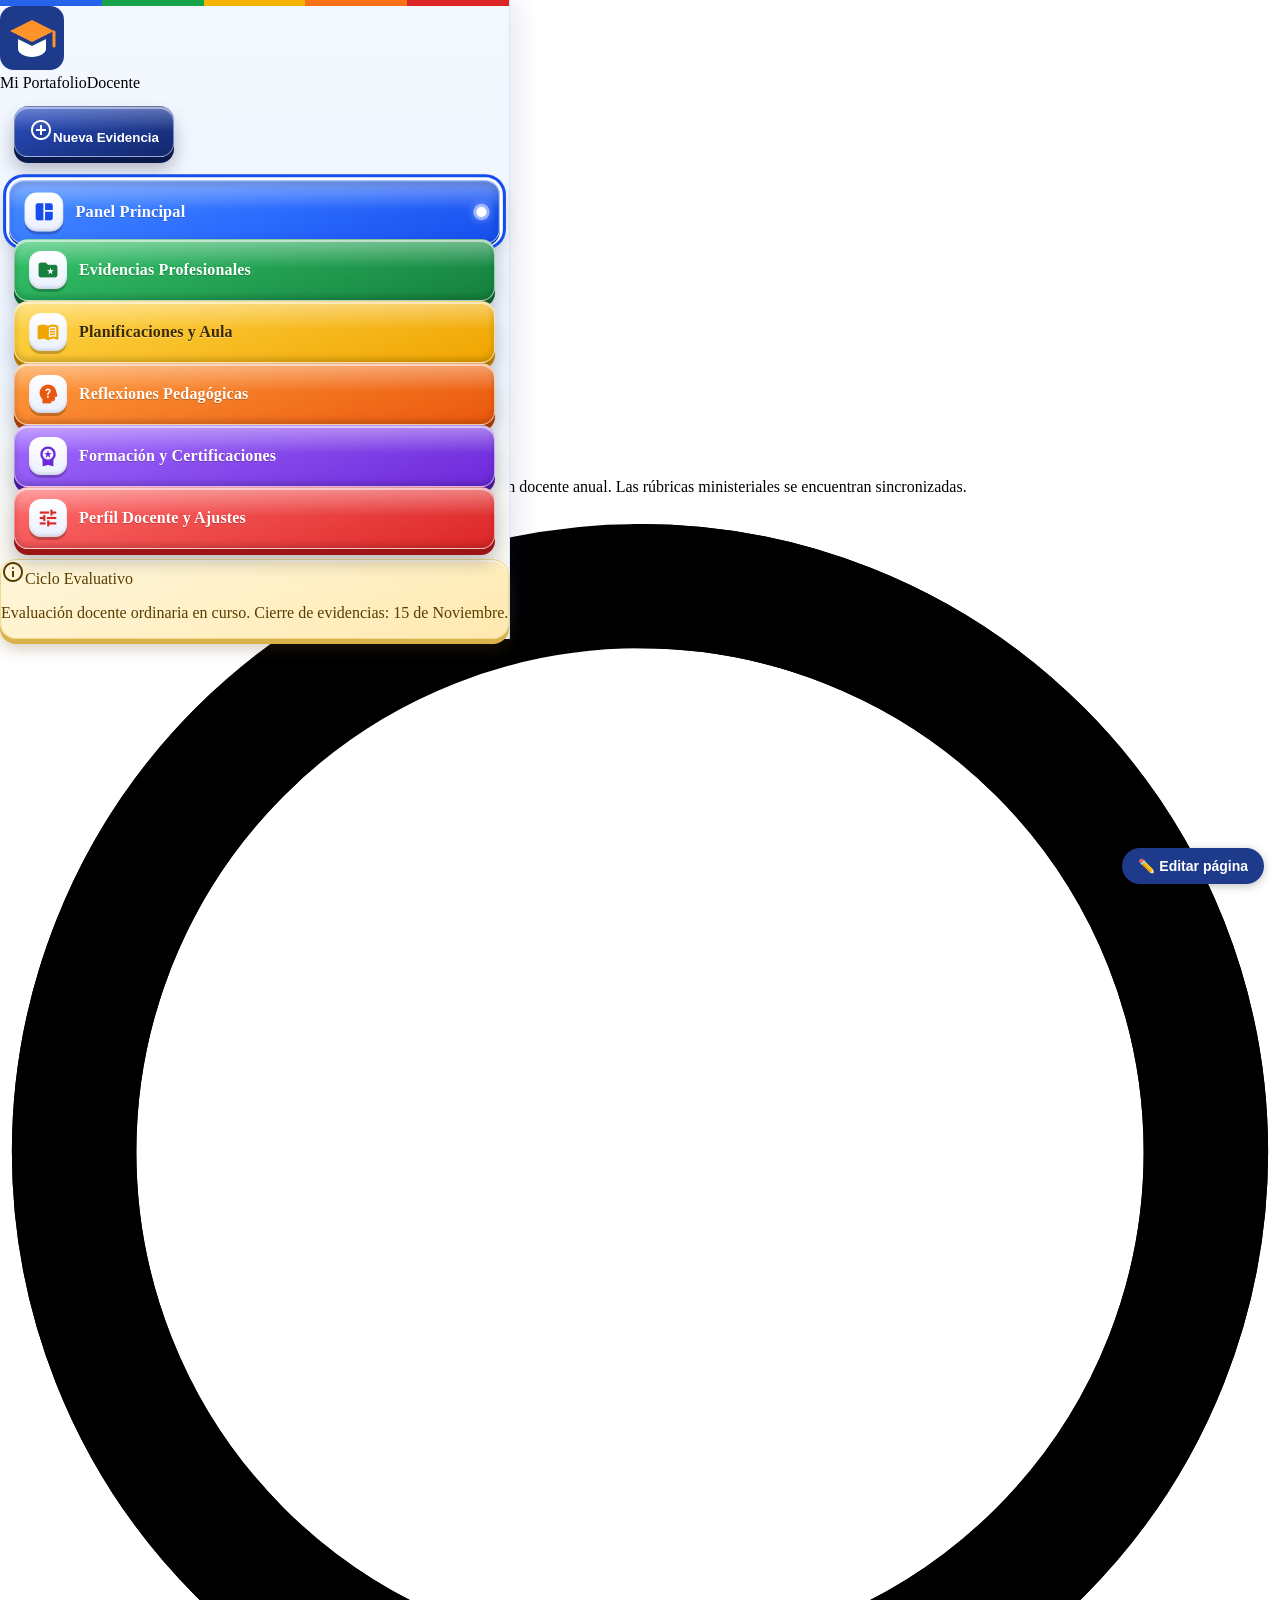
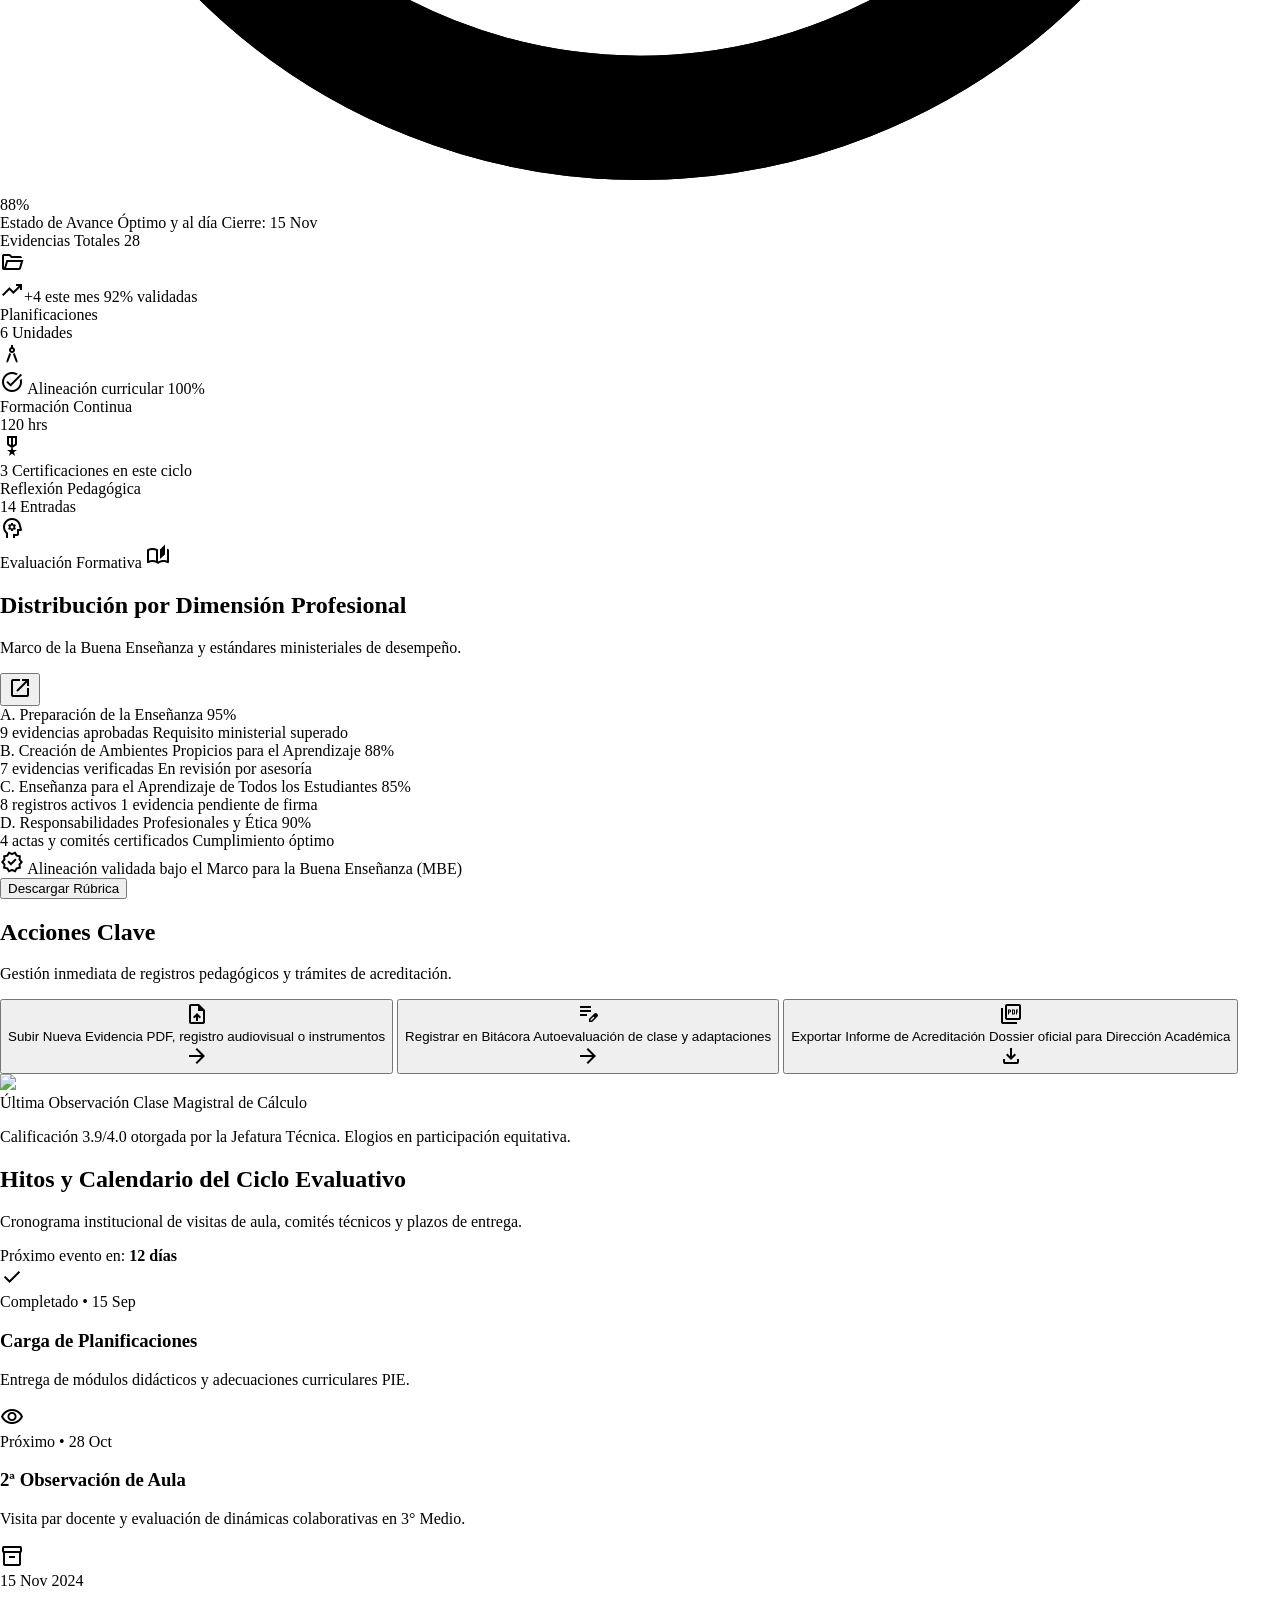
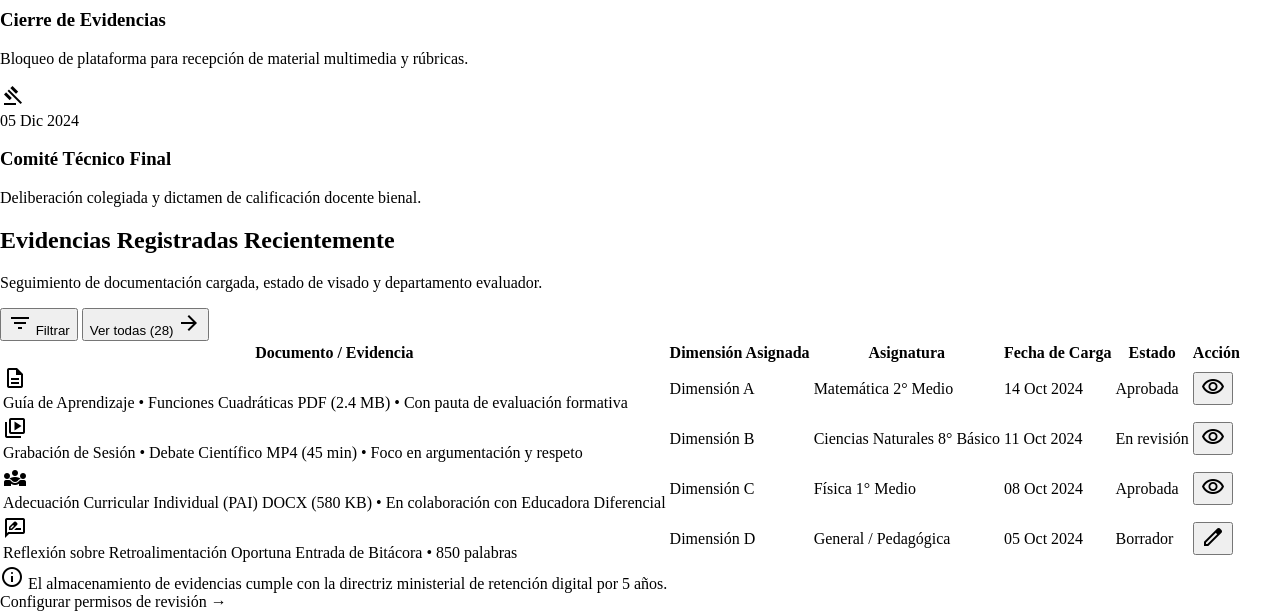
==== commit c0a358e9: "Menú lateral con colores de la educación y botones en 3D" ====
--- a/index.html
+++ b/index.html
@@ -1,5 +1,5 @@
 <!DOCTYPE html><html lang="es"><head><title>Panel Principal | Portafolio Docente - Lic. Johan Beltre</title><meta charset="utf-8"><meta content="width=device-width, initial-scale=1.0" name="viewport"><meta content="web_dashboard" name="shell-type"><link href="https://fonts.googleapis.com/css2?family=Material+Symbols+Outlined:opsz,wght,FILL,GRAD@20..48,100..700,0..1,-50..200" rel="stylesheet"><link href="https://fonts.googleapis.com" rel="preconnect"><link crossorigin="" href="https://fonts.gstatic.com" rel="preconnect"><link href="https://fonts.googleapis.com/css2?family=Inter:wght@400;500;600;700&amp;family=Source+Serif+4:ital,opsz,wght@0,8..60,600;0,8..60,700;1,8..60,400&amp;display=swap" rel="stylesheet">
-<link href="https://fonts.googleapis.com/css2?family=Material+Symbols+Outlined:wght,FILL@100..700,0..1&amp;display=swap" rel="stylesheet"><style>@layer base{html,body{margin:0;padding:0;}body{overscroll-behavior:none;}main>:first-child{margin-top:0!important;}main>:last-child{margin-bottom:0!important;}}::-webkit-scrollbar{display:none;}</style><script src="https://cdn.tailwindcss.com"></script><script id="tailwind-config">tailwind.config = { darkMode: "class", theme: { extend: { "colors": { "on-primary-fixed-variant": "#264191", "outline": "#757682", "on-tertiary": "#ffffff", "on-primary-fixed": "#00164e", "on-tertiary-fixed-variant": "#00504a", "on-tertiary-container": "#65bbb1", "on-background": "#0b1c30", "on-surface": "#0b1c30", "secondary-fixed-dim": "#ffb77d", "on-primary-container": "#90a8ff", "on-error-container": "#93000a", "surface-container-high": "#dce9ff", "surface-container-lowest": "#ffffff", "primary-container": "#1e3a8a", "secondary": "#904d00", "primary-fixed-dim": "#b6c4ff", "tertiary-fixed": "#9cf2e8", "tertiary": "#00312d", "surface-bright": "#f8f9ff", "on-secondary": "#ffffff", "tertiary-container": "#004944", "surface-dim": "#cbdbf5", "on-secondary-container": "#663500", "on-secondary-fixed-variant": "#6e3900", "surface-container-highest": "#d3e4fe", "surface-container": "#e5eeff", "error": "#ba1a1a", "surface-variant": "#d3e4fe", "inverse-surface": "#213145", "on-secondary-fixed": "#2f1500", "outline-variant": "#c5c5d3", "on-error": "#ffffff", "surface-tint": "#4059aa", "on-surface-variant": "#444651", "surface-container-low": "#eff4ff", "surface": "#f8f9ff", "tertiary-fixed-dim": "#80d5cb", "primary-fixed": "#dce1ff", "primary": "#00236f", "inverse-primary": "#b6c4ff", "background": "#f8f9ff", "on-primary": "#ffffff", "on-tertiary-fixed": "#00201d", "inverse-on-surface": "#eaf1ff", "error-container": "#ffdad6", "secondary-fixed": "#ffdcc3", "secondary-container": "#fe932c" }, "borderRadius": { "DEFAULT": "0.25rem", "lg": "0.5rem", "xl": "0.75rem", "full": "9999px" }, "spacing": { "space-lg": "1.5rem", "space-xl": "2.5rem", "margin-mobile": "1rem", "space-sm": "0.5rem", "gutter-sm": "1rem", "margin": "2rem", "margin-desktop": "3rem", "space-xs": "0.25rem", "space-md": "1rem", "gutter": "1.5rem", "gutter-lg": "2rem" }, "fontFamily": { "headline-sm": [ "\"Source Serif 4\"" ], "title-md": [ "Inter" ], "body-sm": [ "Inter" ], "display-lg-mobile": [ "\"Source Serif 4\"" ], "body-md": [ "Inter" ], "headline-lg": [ "\"Source Serif 4\"" ], "headline-md": [ "\"Source Serif 4\"" ], "label-sm": [ "Inter" ], "headline-lg-mobile": [ "\"Source Serif 4\"" ], "display-lg": [ "\"Source Serif 4\"" ], "label-md": [ "Inter" ], "title-sm": [ "Inter" ], "body-lg": [ "Inter" ] }, "fontSize": { "headline-sm": [ "1.25rem", { "lineHeight": "1.75rem", "fontWeight": "600" } ], "title-md": [ "1.125rem", { "lineHeight": "1.625rem", "fontWeight": "600" } ], "body-sm": [ "0.8125rem", { "lineHeight": "1.25rem", "fontWeight": "400" } ], "display-lg-mobile": [ "2.25rem", { "lineHeight": "2.75rem", "letterSpacing": "-0.01em", "fontWeight": "700" } ], "body-md": [ "0.9375rem", { "lineHeight": "1.5rem", "fontWeight": "400" } ], "headline-lg": [ "2.25rem", { "lineHeight": "2.75rem", "letterSpacing": "-0.015em", "fontWeight": "600" } ], "headline-md": [ "1.75rem", { "lineHeight": "2.25rem", "fontWeight": "600" } ], "label-sm": [ "0.75rem", { "lineHeight": "1rem", "letterSpacing": "0.04em", "fontWeight": "600" } ], "headline-lg-mobile": [ "1.75rem", { "lineHeight": "2.25rem", "fontWeight": "600" } ], "display-lg": [ "3.5rem", { "lineHeight": "4rem", "letterSpacing": "-0.02em", "fontWeight": "700" } ], "label-md": [ "0.875rem", { "lineHeight": "1.25rem", "letterSpacing": "0.01em", "fontWeight": "500" } ], "title-sm": [ "1rem", { "lineHeight": "1.5rem", "fontWeight": "600" } ], "body-lg": [ "1.125rem", { "lineHeight": "1.75rem", "fontWeight": "400" } ] } } } }</script></head><body class="bg-background font-body-md text-on-surface antialiased"><aside class="fixed left-0 top-0 h-full w-72 bg-surface-container-lowest shadow-[0_1px_8px_rgba(0,0,0,0.04)] z-50 flex flex-col justify-between"><div class="flex flex-col"><div class="h-16 px-space-md flex items-center gap-space-sm bg-surface-container-lowest"><img alt="Logo Mi Portafolio Docente" class="h-8 w-auto object-contain" src="assets/logo.svg"><div class="flex flex-col"><span class="font-headline-sm text-headline-sm text-primary leading-tight tracking-tight">Mi Portafolio</span><span class="font-label-sm text-label-sm text-on-surface-variant uppercase tracking-wider">Docente</span></div></div><div class="px-space-md py-space-sm"><button class="w-full flex items-center justify-center gap-space-xs bg-primary text-on-primary hover:bg-primary-container hover:text-on-primary transition-all py-space-xs px-space-md rounded-lg shadow-sm font-label-md text-label-md" type="button"><span class="material-symbols-outlined text-title-md">add_circle</span><span class="">Nueva Evidencia</span></button></div><nav class="flex flex-col gap-space-xs px-space-sm pt-space-xs" data-active-classes="bg-primary-container text-on-primary-container font-semibold rounded-lg shadow-sm"><a aria-current="page" class="flex items-center gap-space-sm px-space-md py-space-sm transition-all bg-primary-container text-on-primary-container font-semibold rounded-lg shadow-sm" data-path="panel-principal" href="index.html"><span class="material-symbols-outlined text-title-md">space_dashboard</span><span class="">Panel Principal</span></a><a class="flex items-center gap-space-sm px-space-md py-space-sm rounded-lg font-label-md text-label-md text-on-surface-variant hover:bg-surface-container-low hover:text-on-surface transition-all" data-path="evidencias-profesionales" href="evidencias.html"><span class="material-symbols-outlined text-title-md">folder_special</span><span class="">Evidencias Profesionales</span></a><a class="flex items-center gap-space-sm px-space-md py-space-sm rounded-lg font-label-md text-label-md text-on-surface-variant hover:bg-surface-container-low hover:text-on-surface transition-all" data-path="planificaciones-y-aula" href="planificaciones.html"><span class="material-symbols-outlined text-title-md">menu_book</span><span class="">Planificaciones y Aula</span></a><a class="flex items-center gap-space-sm px-space-md py-space-sm rounded-lg font-label-md text-label-md text-on-surface-variant hover:bg-surface-container-low hover:text-on-surface transition-all" data-path="reflexiones-pedagogicas" href="reflexiones.html"><span class="material-symbols-outlined text-title-md">psychology_alt</span><span class="">Reflexiones Pedagógicas</span></a><a class="flex items-center gap-space-sm px-space-md py-space-sm rounded-lg font-label-md text-label-md text-on-surface-variant hover:bg-surface-container-low hover:text-on-surface transition-all" data-path="formacion-y-certificaciones" href="perfil.html#formacion"><span class="material-symbols-outlined text-title-md">workspace_premium</span><span class="">Formación y Certificaciones</span></a><a class="flex items-center gap-space-sm px-space-md py-space-sm rounded-lg font-label-md text-label-md text-on-surface-variant hover:bg-surface-container-low hover:text-on-surface transition-all" data-path="perfil-docente-y-ajustes" href="perfil.html"><span class="material-symbols-outlined text-title-md">tune</span><span class="">Perfil Docente y Ajustes</span></a></nav></div><div class="p-space-md bg-surface-container-low mx-space-sm mb-space-md rounded-xl shadow-[0_1px_3px_rgba(15,23,42,0.04)]"><div class="flex items-center gap-space-xs text-on-surface-variant mb-space-xs"><span class="material-symbols-outlined text-title-sm text-secondary">info</span><span class="font-label-sm text-label-sm uppercase tracking-wider font-semibold">Ciclo Evaluativo</span></div><p class="font-body-sm text-body-sm text-on-surface-variant leading-snug">Evaluación docente ordinaria en curso. Cierre de evidencias: 15 de Noviembre.</p></div></aside><div class="pl-72"><header class="fixed top-0 left-72 right-0 h-16 bg-surface-container-lowest/90 backdrop-blur-xl shadow-[0_1px_8px_rgba(0,0,0,0.04)] z-40 flex items-center justify-between px-space-lg"><div class="flex items-center gap-space-md flex-1 max-w-2xl"><div class="relative flex items-center bg-surface-container-low rounded-lg px-space-sm py-space-xs"><span class="material-symbols-outlined text-on-surface-variant text-title-sm mr-space-xs">calendar_month</span><select class="bg-transparent font-label-md text-label-md text-on-surface focus:outline-none cursor-pointer pr-space-sm"><option value="2024-2025-1">Periodo Académico 2024-2025 • Semestre I</option><option value="2024-2025-2">Periodo Académico 2024-2025 • Semestre II</option><option value="2023-2024-2">Periodo Académico 2023-2024 • Semestre II</option></select></div><div class="relative flex-1 flex items-center"><span class="material-symbols-outlined absolute left-space-sm text-on-surface-variant text-title-sm">search</span><input class="w-full bg-surface-container-low text-on-surface placeholder:text-on-surface-variant font-body-sm text-body-sm pl-space-xl pr-space-md py-space-xs rounded-lg focus:outline-none focus:bg-surface-container-high transition-colors" placeholder="Buscar evidencias, rúbricas o planificaciones..." type="search"></div></div><div class="flex items-center gap-space-md"><button aria-label="Notificaciones de revisión" class="relative p-space-xs rounded-full text-on-surface-variant hover:bg-surface-container hover:text-on-surface transition-all" type="button"><span class="material-symbols-outlined text-headline-sm">notifications</span><span class="absolute top-1 right-1 w-2.5 h-2.5 bg-secondary rounded-full ring-2 ring-surface-container-lowest"></span></button><div class="flex items-center gap-space-sm pl-space-sm bg-surface-container-low py-space-xs px-space-sm rounded-full"><img alt="Foto de Lic. Johan Beltre" data-perfil="foto" class="w-8 h-8 rounded-full object-cover" src="assets/johan.jpg"><div class="flex flex-col text-left"><span class="font-label-md text-label-md text-on-surface leading-tight font-semibold" data-perfil="nombre">Lic. Johan Beltre</span><span class="font-label-sm text-label-sm text-on-surface-variant leading-tight" data-perfil="area">Ciencias y Matemáticas</span></div><span class="material-symbols-outlined text-on-surface-variant text-title-sm">expand_more</span></div></div></header><main class="w-full pt-16 px-gutter-lg pb-space-xl bg-background min-h-screen"><div class="flex flex-col w-full">
+<link href="https://fonts.googleapis.com/css2?family=Material+Symbols+Outlined:wght,FILL@100..700,0..1&amp;display=swap" rel="stylesheet"><style>@layer base{html,body{margin:0;padding:0;}body{overscroll-behavior:none;}main>:first-child{margin-top:0!important;}main>:last-child{margin-bottom:0!important;}}::-webkit-scrollbar{display:none;}</style><script src="https://cdn.tailwindcss.com"></script><script id="tailwind-config">tailwind.config = { darkMode: "class", theme: { extend: { "colors": { "on-primary-fixed-variant": "#264191", "outline": "#757682", "on-tertiary": "#ffffff", "on-primary-fixed": "#00164e", "on-tertiary-fixed-variant": "#00504a", "on-tertiary-container": "#65bbb1", "on-background": "#0b1c30", "on-surface": "#0b1c30", "secondary-fixed-dim": "#ffb77d", "on-primary-container": "#90a8ff", "on-error-container": "#93000a", "surface-container-high": "#dce9ff", "surface-container-lowest": "#ffffff", "primary-container": "#1e3a8a", "secondary": "#904d00", "primary-fixed-dim": "#b6c4ff", "tertiary-fixed": "#9cf2e8", "tertiary": "#00312d", "surface-bright": "#f8f9ff", "on-secondary": "#ffffff", "tertiary-container": "#004944", "surface-dim": "#cbdbf5", "on-secondary-container": "#663500", "on-secondary-fixed-variant": "#6e3900", "surface-container-highest": "#d3e4fe", "surface-container": "#e5eeff", "error": "#ba1a1a", "surface-variant": "#d3e4fe", "inverse-surface": "#213145", "on-secondary-fixed": "#2f1500", "outline-variant": "#c5c5d3", "on-error": "#ffffff", "surface-tint": "#4059aa", "on-surface-variant": "#444651", "surface-container-low": "#eff4ff", "surface": "#f8f9ff", "tertiary-fixed-dim": "#80d5cb", "primary-fixed": "#dce1ff", "primary": "#00236f", "inverse-primary": "#b6c4ff", "background": "#f8f9ff", "on-primary": "#ffffff", "on-tertiary-fixed": "#00201d", "inverse-on-surface": "#eaf1ff", "error-container": "#ffdad6", "secondary-fixed": "#ffdcc3", "secondary-container": "#fe932c" }, "borderRadius": { "DEFAULT": "0.25rem", "lg": "0.5rem", "xl": "0.75rem", "full": "9999px" }, "spacing": { "space-lg": "1.5rem", "space-xl": "2.5rem", "margin-mobile": "1rem", "space-sm": "0.5rem", "gutter-sm": "1rem", "margin": "2rem", "margin-desktop": "3rem", "space-xs": "0.25rem", "space-md": "1rem", "gutter": "1.5rem", "gutter-lg": "2rem" }, "fontFamily": { "headline-sm": [ "\"Source Serif 4\"" ], "title-md": [ "Inter" ], "body-sm": [ "Inter" ], "display-lg-mobile": [ "\"Source Serif 4\"" ], "body-md": [ "Inter" ], "headline-lg": [ "\"Source Serif 4\"" ], "headline-md": [ "\"Source Serif 4\"" ], "label-sm": [ "Inter" ], "headline-lg-mobile": [ "\"Source Serif 4\"" ], "display-lg": [ "\"Source Serif 4\"" ], "label-md": [ "Inter" ], "title-sm": [ "Inter" ], "body-lg": [ "Inter" ] }, "fontSize": { "headline-sm": [ "1.25rem", { "lineHeight": "1.75rem", "fontWeight": "600" } ], "title-md": [ "1.125rem", { "lineHeight": "1.625rem", "fontWeight": "600" } ], "body-sm": [ "0.8125rem", { "lineHeight": "1.25rem", "fontWeight": "400" } ], "display-lg-mobile": [ "2.25rem", { "lineHeight": "2.75rem", "letterSpacing": "-0.01em", "fontWeight": "700" } ], "body-md": [ "0.9375rem", { "lineHeight": "1.5rem", "fontWeight": "400" } ], "headline-lg": [ "2.25rem", { "lineHeight": "2.75rem", "letterSpacing": "-0.015em", "fontWeight": "600" } ], "headline-md": [ "1.75rem", { "lineHeight": "2.25rem", "fontWeight": "600" } ], "label-sm": [ "0.75rem", { "lineHeight": "1rem", "letterSpacing": "0.04em", "fontWeight": "600" } ], "headline-lg-mobile": [ "1.75rem", { "lineHeight": "2.25rem", "fontWeight": "600" } ], "display-lg": [ "3.5rem", { "lineHeight": "4rem", "letterSpacing": "-0.02em", "fontWeight": "700" } ], "label-md": [ "0.875rem", { "lineHeight": "1.25rem", "letterSpacing": "0.01em", "fontWeight": "500" } ], "title-sm": [ "1rem", { "lineHeight": "1.5rem", "fontWeight": "600" } ], "body-lg": [ "1.125rem", { "lineHeight": "1.75rem", "fontWeight": "400" } ] } } } }</script><link href="assets/menu.css" rel="stylesheet"></head><body class="bg-background font-body-md text-on-surface antialiased"><aside class="fixed left-0 top-0 h-full w-72 bg-surface-container-lowest shadow-[0_1px_8px_rgba(0,0,0,0.04)] z-50 flex flex-col justify-between"><div class="flex flex-col"><div class="h-16 px-space-md flex items-center gap-space-sm bg-surface-container-lowest"><img alt="Logo Mi Portafolio Docente" class="h-8 w-auto object-contain" src="assets/logo.svg"><div class="flex flex-col"><span class="font-headline-sm text-headline-sm text-primary leading-tight tracking-tight">Mi Portafolio</span><span class="font-label-sm text-label-sm text-on-surface-variant uppercase tracking-wider">Docente</span></div></div><div class="px-space-md py-space-sm"><button class="w-full flex items-center justify-center gap-space-xs bg-primary text-on-primary hover:bg-primary-container hover:text-on-primary transition-all py-space-xs px-space-md rounded-lg shadow-sm font-label-md text-label-md" type="button"><span class="material-symbols-outlined text-title-md">add_circle</span><span class="">Nueva Evidencia</span></button></div><nav class="flex flex-col gap-space-xs px-space-sm pt-space-xs" data-active-classes="bg-primary-container text-on-primary-container font-semibold rounded-lg shadow-sm"><a aria-current="page" class="flex items-center gap-space-sm px-space-md py-space-sm transition-all bg-primary-container text-on-primary-container font-semibold rounded-lg shadow-sm" data-path="panel-principal" href="index.html"><span class="material-symbols-outlined text-title-md">space_dashboard</span><span class="">Panel Principal</span></a><a class="flex items-center gap-space-sm px-space-md py-space-sm rounded-lg font-label-md text-label-md text-on-surface-variant hover:bg-surface-container-low hover:text-on-surface transition-all" data-path="evidencias-profesionales" href="evidencias.html"><span class="material-symbols-outlined text-title-md">folder_special</span><span class="">Evidencias Profesionales</span></a><a class="flex items-center gap-space-sm px-space-md py-space-sm rounded-lg font-label-md text-label-md text-on-surface-variant hover:bg-surface-container-low hover:text-on-surface transition-all" data-path="planificaciones-y-aula" href="planificaciones.html"><span class="material-symbols-outlined text-title-md">menu_book</span><span class="">Planificaciones y Aula</span></a><a class="flex items-center gap-space-sm px-space-md py-space-sm rounded-lg font-label-md text-label-md text-on-surface-variant hover:bg-surface-container-low hover:text-on-surface transition-all" data-path="reflexiones-pedagogicas" href="reflexiones.html"><span class="material-symbols-outlined text-title-md">psychology_alt</span><span class="">Reflexiones Pedagógicas</span></a><a class="flex items-center gap-space-sm px-space-md py-space-sm rounded-lg font-label-md text-label-md text-on-surface-variant hover:bg-surface-container-low hover:text-on-surface transition-all" data-path="formacion-y-certificaciones" href="perfil.html#formacion"><span class="material-symbols-outlined text-title-md">workspace_premium</span><span class="">Formación y Certificaciones</span></a><a class="flex items-center gap-space-sm px-space-md py-space-sm rounded-lg font-label-md text-label-md text-on-surface-variant hover:bg-surface-container-low hover:text-on-surface transition-all" data-path="perfil-docente-y-ajustes" href="perfil.html"><span class="material-symbols-outlined text-title-md">tune</span><span class="">Perfil Docente y Ajustes</span></a></nav></div><div class="p-space-md bg-surface-container-low mx-space-sm mb-space-md rounded-xl shadow-[0_1px_3px_rgba(15,23,42,0.04)]"><div class="flex items-center gap-space-xs text-on-surface-variant mb-space-xs"><span class="material-symbols-outlined text-title-sm text-secondary">info</span><span class="font-label-sm text-label-sm uppercase tracking-wider font-semibold">Ciclo Evaluativo</span></div><p class="font-body-sm text-body-sm text-on-surface-variant leading-snug">Evaluación docente ordinaria en curso. Cierre de evidencias: 15 de Noviembre.</p></div></aside><div class="pl-72"><header class="fixed top-0 left-72 right-0 h-16 bg-surface-container-lowest/90 backdrop-blur-xl shadow-[0_1px_8px_rgba(0,0,0,0.04)] z-40 flex items-center justify-between px-space-lg"><div class="flex items-center gap-space-md flex-1 max-w-2xl"><div class="relative flex items-center bg-surface-container-low rounded-lg px-space-sm py-space-xs"><span class="material-symbols-outlined text-on-surface-variant text-title-sm mr-space-xs">calendar_month</span><select class="bg-transparent font-label-md text-label-md text-on-surface focus:outline-none cursor-pointer pr-space-sm"><option value="2024-2025-1">Periodo Académico 2024-2025 • Semestre I</option><option value="2024-2025-2">Periodo Académico 2024-2025 • Semestre II</option><option value="2023-2024-2">Periodo Académico 2023-2024 • Semestre II</option></select></div><div class="relative flex-1 flex items-center"><span class="material-symbols-outlined absolute left-space-sm text-on-surface-variant text-title-sm">search</span><input class="w-full bg-surface-container-low text-on-surface placeholder:text-on-surface-variant font-body-sm text-body-sm pl-space-xl pr-space-md py-space-xs rounded-lg focus:outline-none focus:bg-surface-container-high transition-colors" placeholder="Buscar evidencias, rúbricas o planificaciones..." type="search"></div></div><div class="flex items-center gap-space-md"><button aria-label="Notificaciones de revisión" class="relative p-space-xs rounded-full text-on-surface-variant hover:bg-surface-container hover:text-on-surface transition-all" type="button"><span class="material-symbols-outlined text-headline-sm">notifications</span><span class="absolute top-1 right-1 w-2.5 h-2.5 bg-secondary rounded-full ring-2 ring-surface-container-lowest"></span></button><div class="flex items-center gap-space-sm pl-space-sm bg-surface-container-low py-space-xs px-space-sm rounded-full"><img alt="Foto de Lic. Johan Beltre" data-perfil="foto" class="w-8 h-8 rounded-full object-cover" src="assets/johan.jpg"><div class="flex flex-col text-left"><span class="font-label-md text-label-md text-on-surface leading-tight font-semibold" data-perfil="nombre">Lic. Johan Beltre</span><span class="font-label-sm text-label-sm text-on-surface-variant leading-tight" data-perfil="area">Ciencias y Matemáticas</span></div><span class="material-symbols-outlined text-on-surface-variant text-title-sm">expand_more</span></div></div></header><main class="w-full pt-16 px-gutter-lg pb-space-xl bg-background min-h-screen"><div class="flex flex-col w-full">
 <!-- Top Welcome & Academic Banner (Editorial & Rigorous) -->
 <section class="relative overflow-hidden rounded-xl bg-gradient-to-r from-primary to-primary-container p-space-lg lg:p-space-xl shadow-md text-on-primary mb-space-lg">
 <div class="absolute -right-16 -top-24 w-96 h-96 rounded-full bg-white/5 blur-3xl pointer-events-none"></div>
@@ -544,4 +544,5 @@
 </script></main></div>
 
 <script src="assets/editor.js"></script>
-</body></html>+<script src="assets/archivos.js"></script>
+<script src="assets/menu.js"></script></body></html>
--- a/assets/menu.css
+++ b/assets/menu.css
@@ -0,0 +1,213 @@
+/* ==========================================================
+   Menú lateral con colores de la educación y botones en 3D
+   Se usa en: index, evidencias, planificaciones, reflexiones, perfil
+   ========================================================== */
+
+/* ---- Fondo del menú: papel suave con franja de colores de lápices ---- */
+aside.fixed.left-0 {
+  background:
+    linear-gradient(180deg, #f4f8ff 0%, #eef5ff 55%, #fff8ea 100%) !important;
+  border-right: 1px solid #dbe6fb;
+  box-shadow: 6px 0 24px rgba(30, 58, 138, 0.12) !important;
+  position: fixed;
+}
+aside.fixed.left-0::before {
+  content: "";
+  position: absolute;
+  top: 0; left: 0; right: 0;
+  height: 6px;
+  background: linear-gradient(90deg,
+    #2563eb 0 20%, #16a34a 20% 40%, #f5b400 40% 60%,
+    #f97316 60% 80%, #dc2626 80% 100%);
+  z-index: 2;
+}
+/* Cabecera del menú (logo) */
+aside.fixed.left-0 > div:first-child > div:first-child {
+  background: transparent !important;
+  margin-top: 6px;
+}
+
+/* ---- Lista de botones ---- */
+aside nav[data-active-classes] {
+  gap: 14px !important;
+  padding: 14px 14px 10px !important;
+  perspective: 700px;
+}
+
+/* ---- Botón base 3D ---- */
+aside nav[data-active-classes] a[data-path] {
+  --c1: #3b82f6;      /* color claro */
+  --c2: #1d4ed8;      /* color oscuro */
+  --edge: #1e3a8a;    /* borde inferior (grosor 3D) */
+  --txt: #ffffff;
+
+  position: relative;
+  display: flex !important;
+  align-items: center;
+  gap: 12px !important;
+  padding: 11px 14px !important;
+  border-radius: 14px !important;
+  color: var(--txt) !important;
+  font-weight: 700 !important;
+  letter-spacing: .01em;
+  text-shadow: 0 1px 0 rgba(0, 0, 0, .22);
+  text-decoration: none !important;
+  background:
+    linear-gradient(180deg, rgba(255,255,255,.38) 0%, rgba(255,255,255,0) 46%),
+    linear-gradient(160deg, var(--c1), var(--c2)) !important;
+  border: 1px solid rgba(255, 255, 255, .45);
+  /* el "grosor" del botón + sombra en el piso */
+  box-shadow:
+    0 6px 0 var(--edge),
+    0 12px 18px rgba(15, 23, 42, .28),
+    inset 0 2px 0 rgba(255, 255, 255, .55),
+    inset 0 -3px 6px rgba(0, 0, 0, .18) !important;
+  transform: translateY(0) rotateX(0deg);
+  transform-style: preserve-3d;
+  transition: transform .16s ease, box-shadow .16s ease, filter .16s ease !important;
+}
+
+/* Icono dentro de una "ficha" circular con relieve */
+aside nav[data-active-classes] a[data-path] .material-symbols-outlined {
+  flex: none;
+  width: 38px;
+  height: 38px;
+  display: inline-flex;
+  align-items: center;
+  justify-content: center;
+  border-radius: 12px;
+  font-size: 22px !important;
+  color: var(--c2);
+  text-shadow: none;
+  background: linear-gradient(180deg, #ffffff, #eaf0ff);
+  box-shadow:
+    0 3px 0 rgba(0, 0, 0, .22),
+    inset 0 -2px 3px rgba(0, 0, 0, .12);
+  font-variation-settings: 'FILL' 1, 'wght' 600;
+}
+
+/* ---- Un color por sección (colores de la educación) ---- */
+/* Panel Principal: azul */
+aside nav[data-active-classes] a[data-path="panel-principal"] {
+  --c1: #4f8dff; --c2: #1d4ed8; --edge: #17348f;
+}
+/* Evidencias: verde pizarra */
+aside nav[data-active-classes] a[data-path="evidencias-profesionales"] {
+  --c1: #34c46b; --c2: #15803d; --edge: #0f5c2b;
+}
+/* Planificaciones: amarillo lápiz (texto oscuro para leerse bien) */
+aside nav[data-active-classes] a[data-path="planificaciones-y-aula"] {
+  --c1: #ffd447; --c2: #f0a500; --edge: #b67800;
+  --txt: #3b2a00;
+}
+aside nav[data-active-classes] a[data-path="planificaciones-y-aula"] {
+  text-shadow: 0 1px 0 rgba(255, 255, 255, .45);
+}
+/* Reflexiones: naranja */
+aside nav[data-active-classes] a[data-path="reflexiones-pedagogicas"] {
+  --c1: #ff9a3d; --c2: #ea580c; --edge: #a63a06;
+}
+/* Formación: morado */
+aside nav[data-active-classes] a[data-path="formacion-y-certificaciones"] {
+  --c1: #a06bff; --c2: #6d28d9; --edge: #4a1a9a;
+}
+/* Perfil: rojo manzana */
+aside nav[data-active-classes] a[data-path="perfil-docente-y-ajustes"] {
+  --c1: #ff6b6b; --c2: #dc2626; --edge: #9b1515;
+}
+
+/* ---- Al pasar el mouse: el botón "se levanta" ---- */
+aside nav[data-active-classes] a[data-path]:hover {
+  transform: translateY(-3px) rotateX(4deg);
+  filter: brightness(1.07) saturate(1.08);
+  box-shadow:
+    0 9px 0 var(--edge),
+    0 18px 24px rgba(15, 23, 42, .32),
+    inset 0 2px 0 rgba(255, 255, 255, .6),
+    inset 0 -3px 6px rgba(0, 0, 0, .18) !important;
+  color: var(--txt) !important;
+}
+
+/* ---- Al hacer clic: el botón se "hunde" ---- */
+aside nav[data-active-classes] a[data-path]:active {
+  transform: translateY(5px);
+  box-shadow:
+    0 1px 0 var(--edge),
+    0 3px 6px rgba(15, 23, 42, .25),
+    inset 0 3px 8px rgba(0, 0, 0, .28) !important;
+}
+
+/* ---- Página actual: botón presionado + marca brillante ---- */
+aside nav[data-active-classes] a[data-path][aria-current="page"] {
+  transform: translateY(4px) scale(1.02);
+  filter: saturate(1.15);
+  box-shadow:
+    0 2px 0 var(--edge),
+    0 0 0 3px #ffffff,
+    0 0 0 6px var(--c2),
+    0 10px 18px rgba(15, 23, 42, .3),
+    inset 0 3px 8px rgba(0, 0, 0, .22) !important;
+}
+aside nav[data-active-classes] a[data-path][aria-current="page"]::after {
+  content: "";
+  position: absolute;
+  right: 12px;
+  top: 50%;
+  width: 10px;
+  height: 10px;
+  margin-top: -5px;
+  border-radius: 50%;
+  background: #fff;
+  box-shadow: 0 0 0 3px rgba(255, 255, 255, .45), 0 0 10px #fff;
+}
+
+/* ---- Botón "Nueva Evidencia": 3D azul marino ---- */
+aside.fixed.left-0 > div:first-child > div:nth-child(2) button {
+  background:
+    linear-gradient(180deg, rgba(255,255,255,.3) 0%, rgba(255,255,255,0) 50%),
+    linear-gradient(160deg, #2b4fc4, #12286b) !important;
+  color: #fff !important;
+  font-weight: 700 !important;
+  border-radius: 14px !important;
+  padding: 11px 14px !important;
+  border: 1px solid rgba(255, 255, 255, .35);
+  box-shadow:
+    0 6px 0 #0a1a4d,
+    0 12px 18px rgba(15, 23, 42, .3),
+    inset 0 2px 0 rgba(255, 255, 255, .45) !important;
+  transition: transform .16s ease, box-shadow .16s ease !important;
+}
+aside.fixed.left-0 > div:first-child > div:nth-child(2) button:hover {
+  transform: translateY(-3px);
+  box-shadow:
+    0 9px 0 #0a1a4d,
+    0 18px 24px rgba(15, 23, 42, .34),
+    inset 0 2px 0 rgba(255, 255, 255, .5) !important;
+}
+aside.fixed.left-0 > div:first-child > div:nth-child(2) button:active {
+  transform: translateY(5px);
+  box-shadow: 0 1px 0 #0a1a4d, inset 0 3px 8px rgba(0, 0, 0, .35) !important;
+}
+aside.fixed.left-0 > div:first-child > div:nth-child(2) {
+  padding: 14px 14px 6px !important;
+}
+
+/* ---- Tarjeta "Ciclo Evaluativo" con relieve ---- */
+aside.fixed.left-0 > div:last-child {
+  background: linear-gradient(160deg, #fff7dc, #ffe9b0) !important;
+  border: 1px solid #f3d98a;
+  border-radius: 16px !important;
+  box-shadow:
+    0 5px 0 #d9b24c,
+    0 10px 16px rgba(120, 83, 0, .22),
+    inset 0 2px 0 rgba(255, 255, 255, .7) !important;
+}
+aside.fixed.left-0 > div:last-child * {
+  color: #5a3d00 !important;
+}
+
+/* Respeta a quienes prefieren menos animación */
+@media (prefers-reduced-motion: reduce) {
+  aside nav a[data-path],
+  aside.fixed.left-0 button { transition: none !important; }
+}
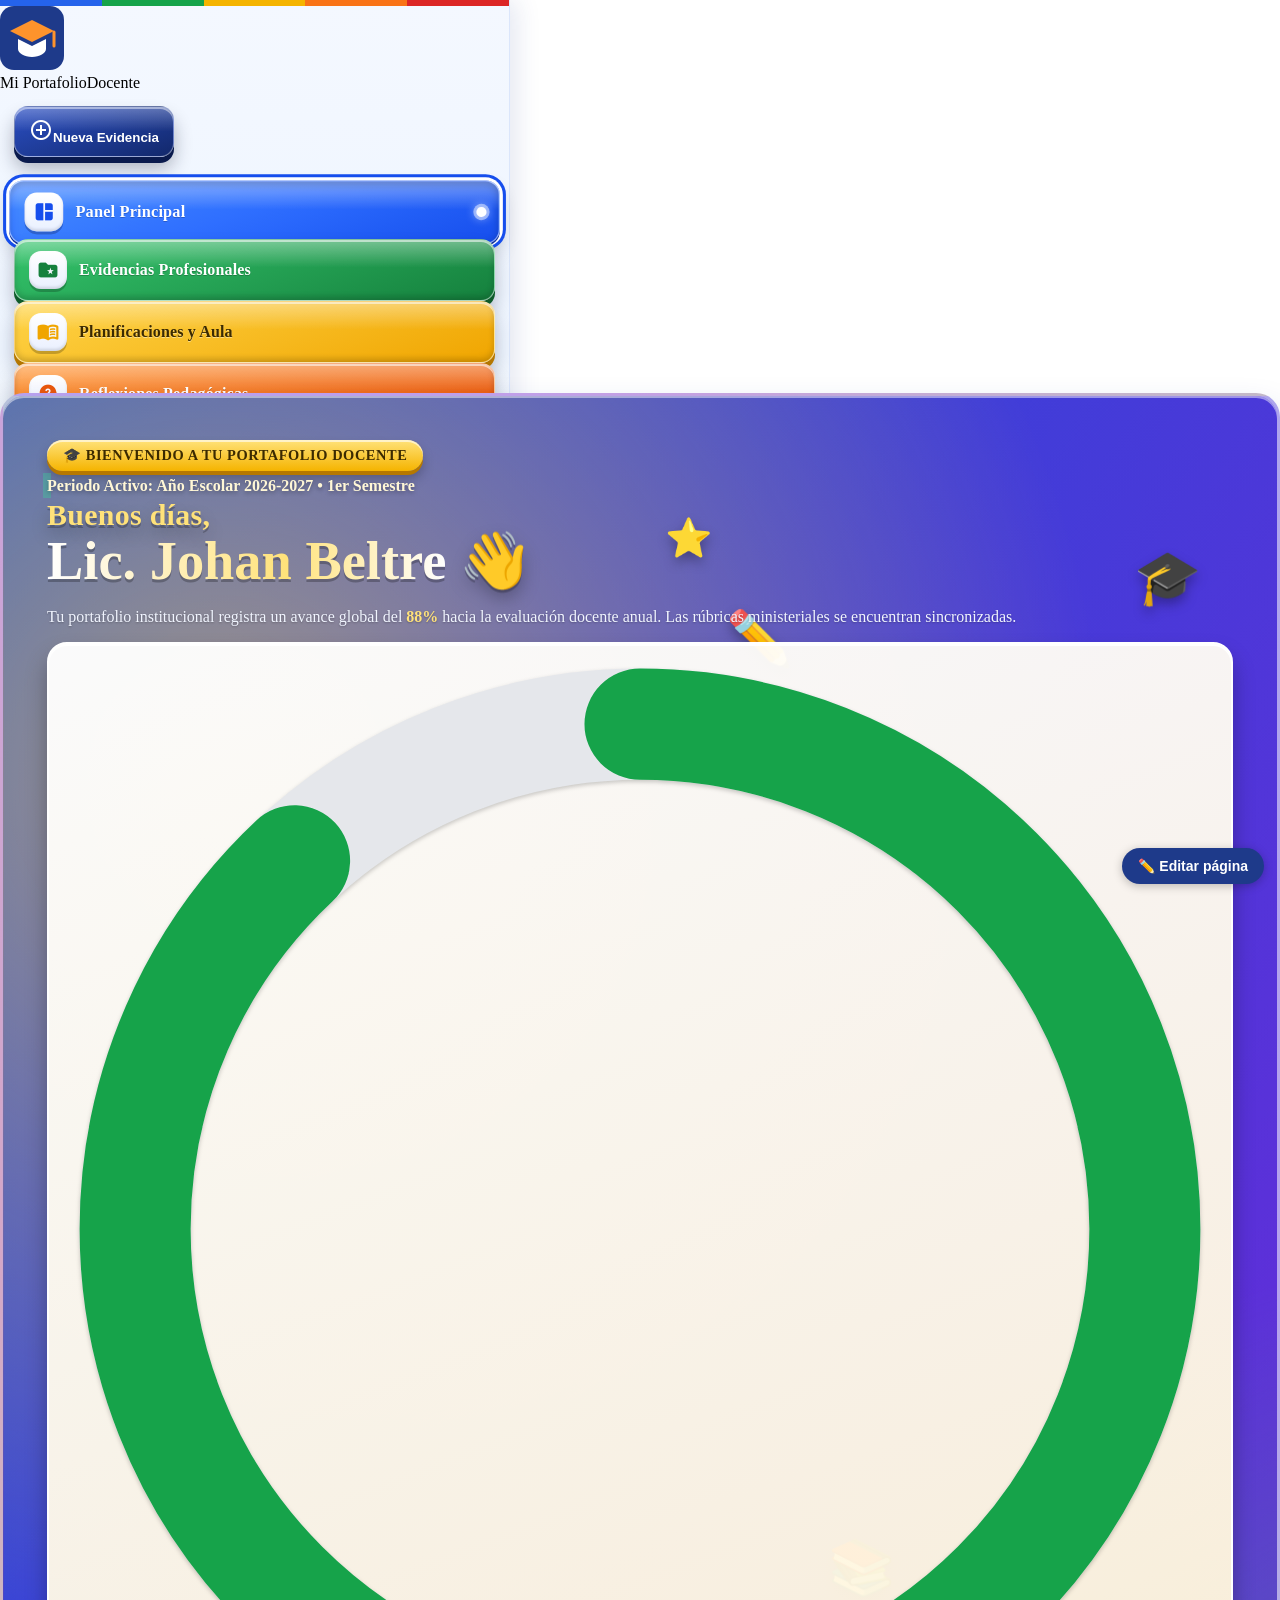
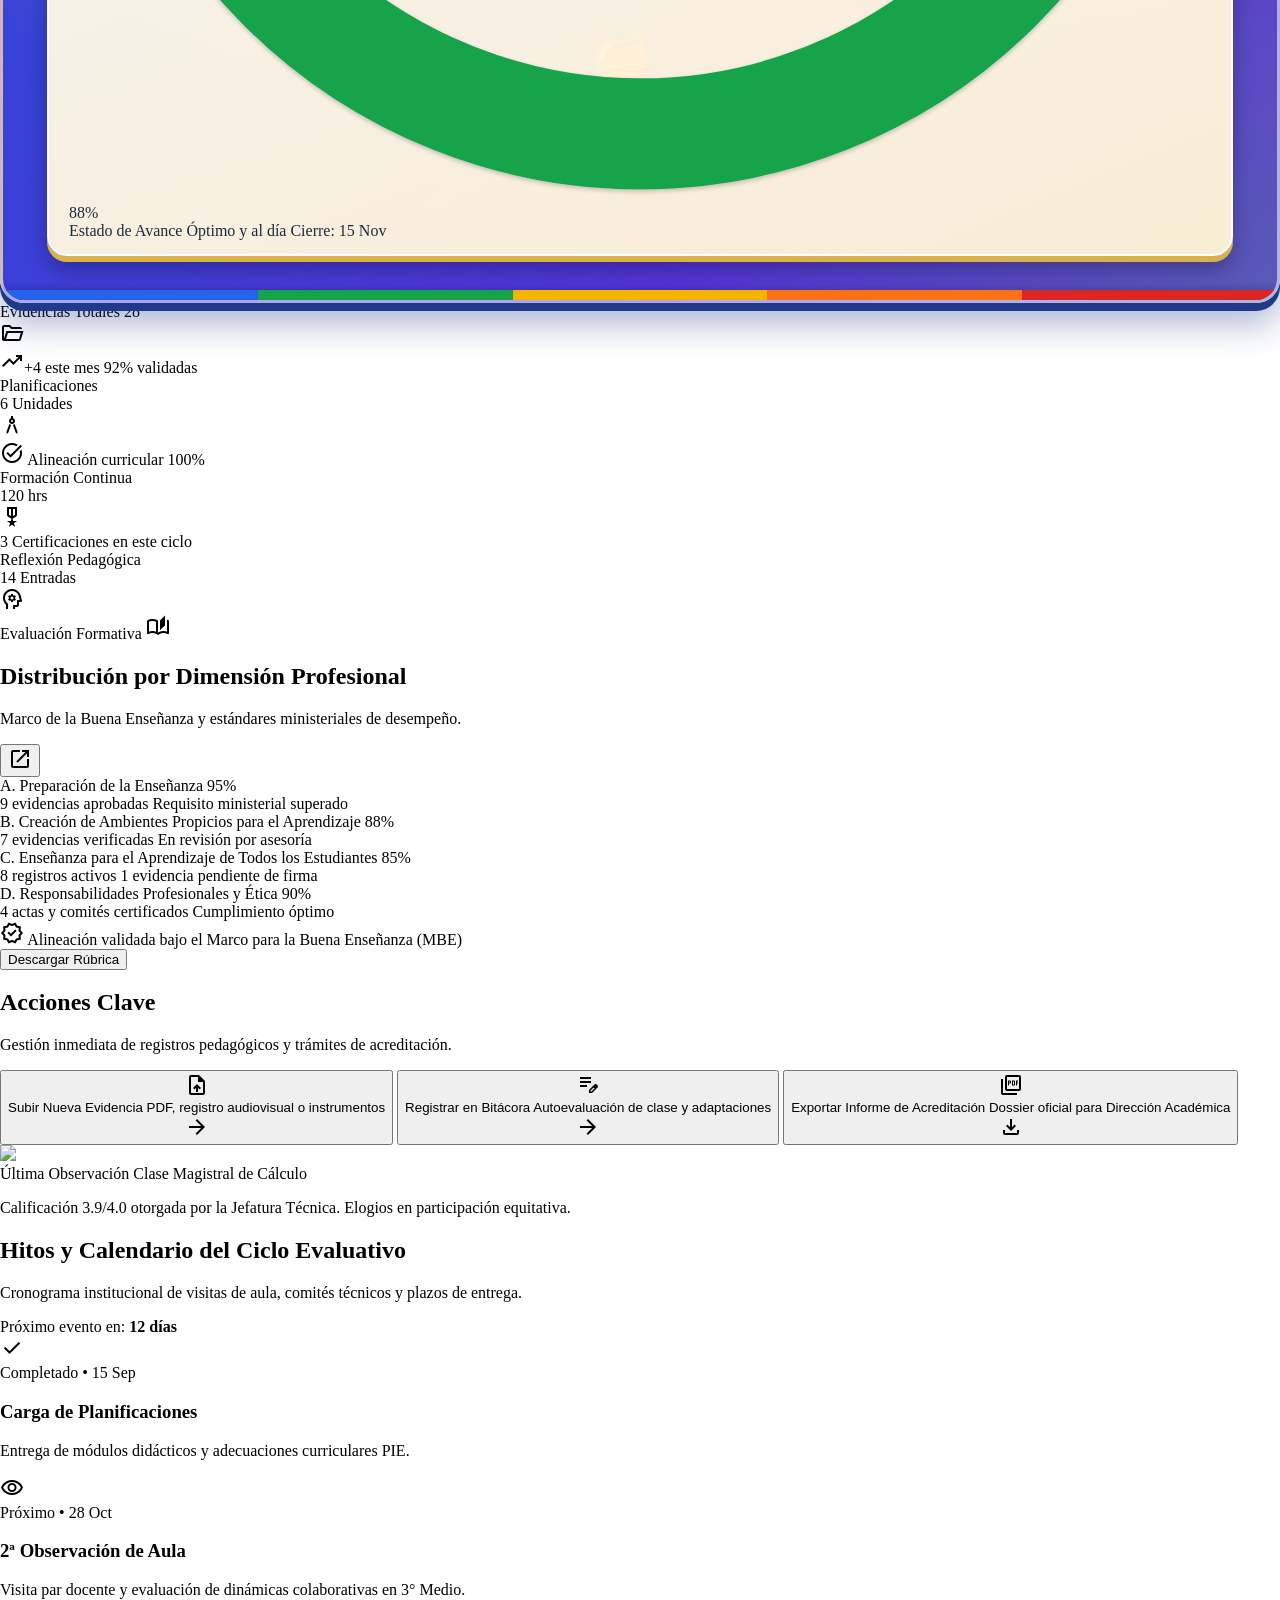
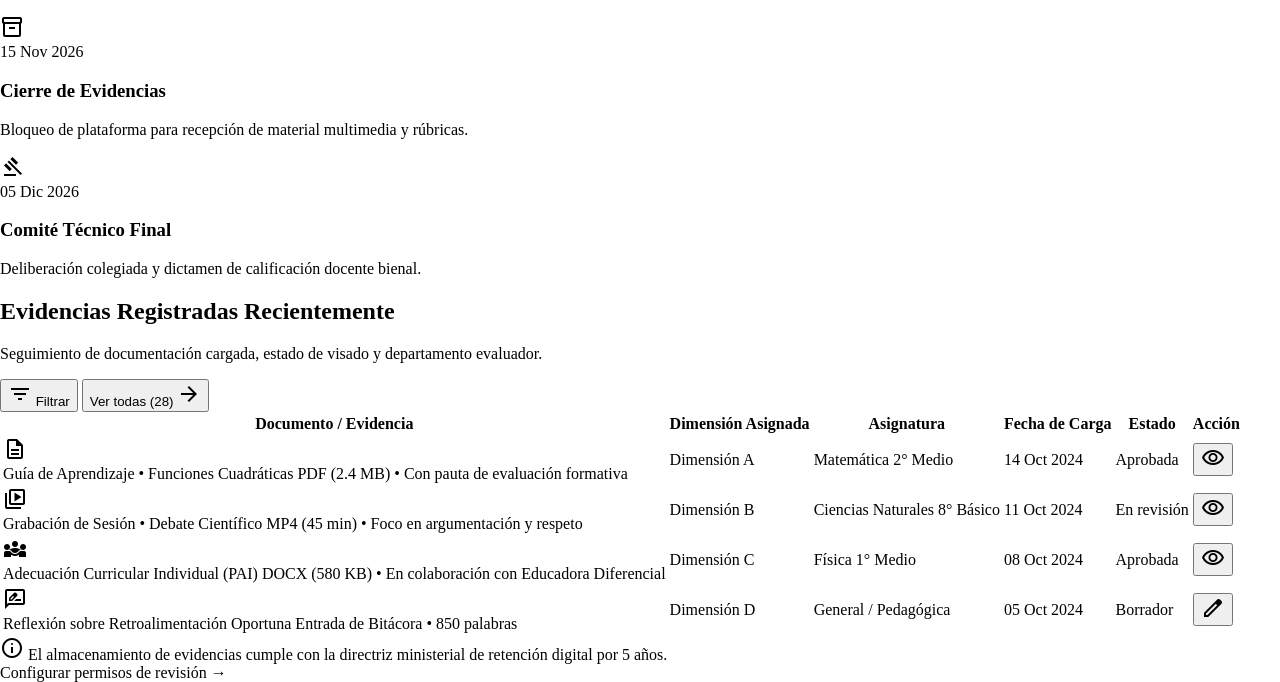
==== commit 772b92c7: "Bienvenida llamativa y año escolar 2026-2027 Co-Authored-By: Claude Sonnet 5.5 <noreply@anthropic.co" ====
--- a/index.html
+++ b/index.html
@@ -1,22 +1,22 @@
 <!DOCTYPE html><html lang="es"><head><title>Panel Principal | Portafolio Docente - Lic. Johan Beltre</title><meta charset="utf-8"><meta content="width=device-width, initial-scale=1.0" name="viewport"><meta content="web_dashboard" name="shell-type"><link href="https://fonts.googleapis.com/css2?family=Material+Symbols+Outlined:opsz,wght,FILL,GRAD@20..48,100..700,0..1,-50..200" rel="stylesheet"><link href="https://fonts.googleapis.com" rel="preconnect"><link crossorigin="" href="https://fonts.gstatic.com" rel="preconnect"><link href="https://fonts.googleapis.com/css2?family=Inter:wght@400;500;600;700&amp;family=Source+Serif+4:ital,opsz,wght@0,8..60,600;0,8..60,700;1,8..60,400&amp;display=swap" rel="stylesheet">
-<link href="https://fonts.googleapis.com/css2?family=Material+Symbols+Outlined:wght,FILL@100..700,0..1&amp;display=swap" rel="stylesheet"><style>@layer base{html,body{margin:0;padding:0;}body{overscroll-behavior:none;}main>:first-child{margin-top:0!important;}main>:last-child{margin-bottom:0!important;}}::-webkit-scrollbar{display:none;}</style><script src="https://cdn.tailwindcss.com"></script><script id="tailwind-config">tailwind.config = { darkMode: "class", theme: { extend: { "colors": { "on-primary-fixed-variant": "#264191", "outline": "#757682", "on-tertiary": "#ffffff", "on-primary-fixed": "#00164e", "on-tertiary-fixed-variant": "#00504a", "on-tertiary-container": "#65bbb1", "on-background": "#0b1c30", "on-surface": "#0b1c30", "secondary-fixed-dim": "#ffb77d", "on-primary-container": "#90a8ff", "on-error-container": "#93000a", "surface-container-high": "#dce9ff", "surface-container-lowest": "#ffffff", "primary-container": "#1e3a8a", "secondary": "#904d00", "primary-fixed-dim": "#b6c4ff", "tertiary-fixed": "#9cf2e8", "tertiary": "#00312d", "surface-bright": "#f8f9ff", "on-secondary": "#ffffff", "tertiary-container": "#004944", "surface-dim": "#cbdbf5", "on-secondary-container": "#663500", "on-secondary-fixed-variant": "#6e3900", "surface-container-highest": "#d3e4fe", "surface-container": "#e5eeff", "error": "#ba1a1a", "surface-variant": "#d3e4fe", "inverse-surface": "#213145", "on-secondary-fixed": "#2f1500", "outline-variant": "#c5c5d3", "on-error": "#ffffff", "surface-tint": "#4059aa", "on-surface-variant": "#444651", "surface-container-low": "#eff4ff", "surface": "#f8f9ff", "tertiary-fixed-dim": "#80d5cb", "primary-fixed": "#dce1ff", "primary": "#00236f", "inverse-primary": "#b6c4ff", "background": "#f8f9ff", "on-primary": "#ffffff", "on-tertiary-fixed": "#00201d", "inverse-on-surface": "#eaf1ff", "error-container": "#ffdad6", "secondary-fixed": "#ffdcc3", "secondary-container": "#fe932c" }, "borderRadius": { "DEFAULT": "0.25rem", "lg": "0.5rem", "xl": "0.75rem", "full": "9999px" }, "spacing": { "space-lg": "1.5rem", "space-xl": "2.5rem", "margin-mobile": "1rem", "space-sm": "0.5rem", "gutter-sm": "1rem", "margin": "2rem", "margin-desktop": "3rem", "space-xs": "0.25rem", "space-md": "1rem", "gutter": "1.5rem", "gutter-lg": "2rem" }, "fontFamily": { "headline-sm": [ "\"Source Serif 4\"" ], "title-md": [ "Inter" ], "body-sm": [ "Inter" ], "display-lg-mobile": [ "\"Source Serif 4\"" ], "body-md": [ "Inter" ], "headline-lg": [ "\"Source Serif 4\"" ], "headline-md": [ "\"Source Serif 4\"" ], "label-sm": [ "Inter" ], "headline-lg-mobile": [ "\"Source Serif 4\"" ], "display-lg": [ "\"Source Serif 4\"" ], "label-md": [ "Inter" ], "title-sm": [ "Inter" ], "body-lg": [ "Inter" ] }, "fontSize": { "headline-sm": [ "1.25rem", { "lineHeight": "1.75rem", "fontWeight": "600" } ], "title-md": [ "1.125rem", { "lineHeight": "1.625rem", "fontWeight": "600" } ], "body-sm": [ "0.8125rem", { "lineHeight": "1.25rem", "fontWeight": "400" } ], "display-lg-mobile": [ "2.25rem", { "lineHeight": "2.75rem", "letterSpacing": "-0.01em", "fontWeight": "700" } ], "body-md": [ "0.9375rem", { "lineHeight": "1.5rem", "fontWeight": "400" } ], "headline-lg": [ "2.25rem", { "lineHeight": "2.75rem", "letterSpacing": "-0.015em", "fontWeight": "600" } ], "headline-md": [ "1.75rem", { "lineHeight": "2.25rem", "fontWeight": "600" } ], "label-sm": [ "0.75rem", { "lineHeight": "1rem", "letterSpacing": "0.04em", "fontWeight": "600" } ], "headline-lg-mobile": [ "1.75rem", { "lineHeight": "2.25rem", "fontWeight": "600" } ], "display-lg": [ "3.5rem", { "lineHeight": "4rem", "letterSpacing": "-0.02em", "fontWeight": "700" } ], "label-md": [ "0.875rem", { "lineHeight": "1.25rem", "letterSpacing": "0.01em", "fontWeight": "500" } ], "title-sm": [ "1rem", { "lineHeight": "1.5rem", "fontWeight": "600" } ], "body-lg": [ "1.125rem", { "lineHeight": "1.75rem", "fontWeight": "400" } ] } } } }</script><link href="assets/menu.css" rel="stylesheet"></head><body class="bg-background font-body-md text-on-surface antialiased"><aside class="fixed left-0 top-0 h-full w-72 bg-surface-container-lowest shadow-[0_1px_8px_rgba(0,0,0,0.04)] z-50 flex flex-col justify-between"><div class="flex flex-col"><div class="h-16 px-space-md flex items-center gap-space-sm bg-surface-container-lowest"><img alt="Logo Mi Portafolio Docente" class="h-8 w-auto object-contain" src="assets/logo.svg"><div class="flex flex-col"><span class="font-headline-sm text-headline-sm text-primary leading-tight tracking-tight">Mi Portafolio</span><span class="font-label-sm text-label-sm text-on-surface-variant uppercase tracking-wider">Docente</span></div></div><div class="px-space-md py-space-sm"><button class="w-full flex items-center justify-center gap-space-xs bg-primary text-on-primary hover:bg-primary-container hover:text-on-primary transition-all py-space-xs px-space-md rounded-lg shadow-sm font-label-md text-label-md" type="button"><span class="material-symbols-outlined text-title-md">add_circle</span><span class="">Nueva Evidencia</span></button></div><nav class="flex flex-col gap-space-xs px-space-sm pt-space-xs" data-active-classes="bg-primary-container text-on-primary-container font-semibold rounded-lg shadow-sm"><a aria-current="page" class="flex items-center gap-space-sm px-space-md py-space-sm transition-all bg-primary-container text-on-primary-container font-semibold rounded-lg shadow-sm" data-path="panel-principal" href="index.html"><span class="material-symbols-outlined text-title-md">space_dashboard</span><span class="">Panel Principal</span></a><a class="flex items-center gap-space-sm px-space-md py-space-sm rounded-lg font-label-md text-label-md text-on-surface-variant hover:bg-surface-container-low hover:text-on-surface transition-all" data-path="evidencias-profesionales" href="evidencias.html"><span class="material-symbols-outlined text-title-md">folder_special</span><span class="">Evidencias Profesionales</span></a><a class="flex items-center gap-space-sm px-space-md py-space-sm rounded-lg font-label-md text-label-md text-on-surface-variant hover:bg-surface-container-low hover:text-on-surface transition-all" data-path="planificaciones-y-aula" href="planificaciones.html"><span class="material-symbols-outlined text-title-md">menu_book</span><span class="">Planificaciones y Aula</span></a><a class="flex items-center gap-space-sm px-space-md py-space-sm rounded-lg font-label-md text-label-md text-on-surface-variant hover:bg-surface-container-low hover:text-on-surface transition-all" data-path="reflexiones-pedagogicas" href="reflexiones.html"><span class="material-symbols-outlined text-title-md">psychology_alt</span><span class="">Reflexiones Pedagógicas</span></a><a class="flex items-center gap-space-sm px-space-md py-space-sm rounded-lg font-label-md text-label-md text-on-surface-variant hover:bg-surface-container-low hover:text-on-surface transition-all" data-path="formacion-y-certificaciones" href="perfil.html#formacion"><span class="material-symbols-outlined text-title-md">workspace_premium</span><span class="">Formación y Certificaciones</span></a><a class="flex items-center gap-space-sm px-space-md py-space-sm rounded-lg font-label-md text-label-md text-on-surface-variant hover:bg-surface-container-low hover:text-on-surface transition-all" data-path="perfil-docente-y-ajustes" href="perfil.html"><span class="material-symbols-outlined text-title-md">tune</span><span class="">Perfil Docente y Ajustes</span></a></nav></div><div class="p-space-md bg-surface-container-low mx-space-sm mb-space-md rounded-xl shadow-[0_1px_3px_rgba(15,23,42,0.04)]"><div class="flex items-center gap-space-xs text-on-surface-variant mb-space-xs"><span class="material-symbols-outlined text-title-sm text-secondary">info</span><span class="font-label-sm text-label-sm uppercase tracking-wider font-semibold">Ciclo Evaluativo</span></div><p class="font-body-sm text-body-sm text-on-surface-variant leading-snug">Evaluación docente ordinaria en curso. Cierre de evidencias: 15 de Noviembre.</p></div></aside><div class="pl-72"><header class="fixed top-0 left-72 right-0 h-16 bg-surface-container-lowest/90 backdrop-blur-xl shadow-[0_1px_8px_rgba(0,0,0,0.04)] z-40 flex items-center justify-between px-space-lg"><div class="flex items-center gap-space-md flex-1 max-w-2xl"><div class="relative flex items-center bg-surface-container-low rounded-lg px-space-sm py-space-xs"><span class="material-symbols-outlined text-on-surface-variant text-title-sm mr-space-xs">calendar_month</span><select class="bg-transparent font-label-md text-label-md text-on-surface focus:outline-none cursor-pointer pr-space-sm"><option value="2024-2025-1">Periodo Académico 2024-2025 • Semestre I</option><option value="2024-2025-2">Periodo Académico 2024-2025 • Semestre II</option><option value="2023-2024-2">Periodo Académico 2023-2024 • Semestre II</option></select></div><div class="relative flex-1 flex items-center"><span class="material-symbols-outlined absolute left-space-sm text-on-surface-variant text-title-sm">search</span><input class="w-full bg-surface-container-low text-on-surface placeholder:text-on-surface-variant font-body-sm text-body-sm pl-space-xl pr-space-md py-space-xs rounded-lg focus:outline-none focus:bg-surface-container-high transition-colors" placeholder="Buscar evidencias, rúbricas o planificaciones..." type="search"></div></div><div class="flex items-center gap-space-md"><button aria-label="Notificaciones de revisión" class="relative p-space-xs rounded-full text-on-surface-variant hover:bg-surface-container hover:text-on-surface transition-all" type="button"><span class="material-symbols-outlined text-headline-sm">notifications</span><span class="absolute top-1 right-1 w-2.5 h-2.5 bg-secondary rounded-full ring-2 ring-surface-container-lowest"></span></button><div class="flex items-center gap-space-sm pl-space-sm bg-surface-container-low py-space-xs px-space-sm rounded-full"><img alt="Foto de Lic. Johan Beltre" data-perfil="foto" class="w-8 h-8 rounded-full object-cover" src="assets/johan.jpg"><div class="flex flex-col text-left"><span class="font-label-md text-label-md text-on-surface leading-tight font-semibold" data-perfil="nombre">Lic. Johan Beltre</span><span class="font-label-sm text-label-sm text-on-surface-variant leading-tight" data-perfil="area">Ciencias y Matemáticas</span></div><span class="material-symbols-outlined text-on-surface-variant text-title-sm">expand_more</span></div></div></header><main class="w-full pt-16 px-gutter-lg pb-space-xl bg-background min-h-screen"><div class="flex flex-col w-full">
+<link href="https://fonts.googleapis.com/css2?family=Material+Symbols+Outlined:wght,FILL@100..700,0..1&amp;display=swap" rel="stylesheet"><style>@layer base{html,body{margin:0;padding:0;}body{overscroll-behavior:none;}main>:first-child{margin-top:0!important;}main>:last-child{margin-bottom:0!important;}}::-webkit-scrollbar{display:none;}</style><script src="https://cdn.tailwindcss.com"></script><script id="tailwind-config">tailwind.config = { darkMode: "class", theme: { extend: { "colors": { "on-primary-fixed-variant": "#264191", "outline": "#757682", "on-tertiary": "#ffffff", "on-primary-fixed": "#00164e", "on-tertiary-fixed-variant": "#00504a", "on-tertiary-container": "#65bbb1", "on-background": "#0b1c30", "on-surface": "#0b1c30", "secondary-fixed-dim": "#ffb77d", "on-primary-container": "#90a8ff", "on-error-container": "#93000a", "surface-container-high": "#dce9ff", "surface-container-lowest": "#ffffff", "primary-container": "#1e3a8a", "secondary": "#904d00", "primary-fixed-dim": "#b6c4ff", "tertiary-fixed": "#9cf2e8", "tertiary": "#00312d", "surface-bright": "#f8f9ff", "on-secondary": "#ffffff", "tertiary-container": "#004944", "surface-dim": "#cbdbf5", "on-secondary-container": "#663500", "on-secondary-fixed-variant": "#6e3900", "surface-container-highest": "#d3e4fe", "surface-container": "#e5eeff", "error": "#ba1a1a", "surface-variant": "#d3e4fe", "inverse-surface": "#213145", "on-secondary-fixed": "#2f1500", "outline-variant": "#c5c5d3", "on-error": "#ffffff", "surface-tint": "#4059aa", "on-surface-variant": "#444651", "surface-container-low": "#eff4ff", "surface": "#f8f9ff", "tertiary-fixed-dim": "#80d5cb", "primary-fixed": "#dce1ff", "primary": "#00236f", "inverse-primary": "#b6c4ff", "background": "#f8f9ff", "on-primary": "#ffffff", "on-tertiary-fixed": "#00201d", "inverse-on-surface": "#eaf1ff", "error-container": "#ffdad6", "secondary-fixed": "#ffdcc3", "secondary-container": "#fe932c" }, "borderRadius": { "DEFAULT": "0.25rem", "lg": "0.5rem", "xl": "0.75rem", "full": "9999px" }, "spacing": { "space-lg": "1.5rem", "space-xl": "2.5rem", "margin-mobile": "1rem", "space-sm": "0.5rem", "gutter-sm": "1rem", "margin": "2rem", "margin-desktop": "3rem", "space-xs": "0.25rem", "space-md": "1rem", "gutter": "1.5rem", "gutter-lg": "2rem" }, "fontFamily": { "headline-sm": [ "\"Source Serif 4\"" ], "title-md": [ "Inter" ], "body-sm": [ "Inter" ], "display-lg-mobile": [ "\"Source Serif 4\"" ], "body-md": [ "Inter" ], "headline-lg": [ "\"Source Serif 4\"" ], "headline-md": [ "\"Source Serif 4\"" ], "label-sm": [ "Inter" ], "headline-lg-mobile": [ "\"Source Serif 4\"" ], "display-lg": [ "\"Source Serif 4\"" ], "label-md": [ "Inter" ], "title-sm": [ "Inter" ], "body-lg": [ "Inter" ] }, "fontSize": { "headline-sm": [ "1.25rem", { "lineHeight": "1.75rem", "fontWeight": "600" } ], "title-md": [ "1.125rem", { "lineHeight": "1.625rem", "fontWeight": "600" } ], "body-sm": [ "0.8125rem", { "lineHeight": "1.25rem", "fontWeight": "400" } ], "display-lg-mobile": [ "2.25rem", { "lineHeight": "2.75rem", "letterSpacing": "-0.01em", "fontWeight": "700" } ], "body-md": [ "0.9375rem", { "lineHeight": "1.5rem", "fontWeight": "400" } ], "headline-lg": [ "2.25rem", { "lineHeight": "2.75rem", "letterSpacing": "-0.015em", "fontWeight": "600" } ], "headline-md": [ "1.75rem", { "lineHeight": "2.25rem", "fontWeight": "600" } ], "label-sm": [ "0.75rem", { "lineHeight": "1rem", "letterSpacing": "0.04em", "fontWeight": "600" } ], "headline-lg-mobile": [ "1.75rem", { "lineHeight": "2.25rem", "fontWeight": "600" } ], "display-lg": [ "3.5rem", { "lineHeight": "4rem", "letterSpacing": "-0.02em", "fontWeight": "700" } ], "label-md": [ "0.875rem", { "lineHeight": "1.25rem", "letterSpacing": "0.01em", "fontWeight": "500" } ], "title-sm": [ "1rem", { "lineHeight": "1.5rem", "fontWeight": "600" } ], "body-lg": [ "1.125rem", { "lineHeight": "1.75rem", "fontWeight": "400" } ] } } } }</script><link href="assets/menu.css" rel="stylesheet"><link href="assets/bienvenida.css" rel="stylesheet"></head><body class="bg-background font-body-md text-on-surface antialiased"><aside class="fixed left-0 top-0 h-full w-72 bg-surface-container-lowest shadow-[0_1px_8px_rgba(0,0,0,0.04)] z-50 flex flex-col justify-between"><div class="flex flex-col"><div class="h-16 px-space-md flex items-center gap-space-sm bg-surface-container-lowest"><img alt="Logo Mi Portafolio Docente" class="h-8 w-auto object-contain" src="assets/logo.svg"><div class="flex flex-col"><span class="font-headline-sm text-headline-sm text-primary leading-tight tracking-tight">Mi Portafolio</span><span class="font-label-sm text-label-sm text-on-surface-variant uppercase tracking-wider">Docente</span></div></div><div class="px-space-md py-space-sm"><button class="w-full flex items-center justify-center gap-space-xs bg-primary text-on-primary hover:bg-primary-container hover:text-on-primary transition-all py-space-xs px-space-md rounded-lg shadow-sm font-label-md text-label-md" type="button"><span class="material-symbols-outlined text-title-md">add_circle</span><span class="">Nueva Evidencia</span></button></div><nav class="flex flex-col gap-space-xs px-space-sm pt-space-xs" data-active-classes="bg-primary-container text-on-primary-container font-semibold rounded-lg shadow-sm"><a aria-current="page" class="flex items-center gap-space-sm px-space-md py-space-sm transition-all bg-primary-container text-on-primary-container font-semibold rounded-lg shadow-sm" data-path="panel-principal" href="index.html"><span class="material-symbols-outlined text-title-md">space_dashboard</span><span class="">Panel Principal</span></a><a class="flex items-center gap-space-sm px-space-md py-space-sm rounded-lg font-label-md text-label-md text-on-surface-variant hover:bg-surface-container-low hover:text-on-surface transition-all" data-path="evidencias-profesionales" href="evidencias.html"><span class="material-symbols-outlined text-title-md">folder_special</span><span class="">Evidencias Profesionales</span></a><a class="flex items-center gap-space-sm px-space-md py-space-sm rounded-lg font-label-md text-label-md text-on-surface-variant hover:bg-surface-container-low hover:text-on-surface transition-all" data-path="planificaciones-y-aula" href="planificaciones.html"><span class="material-symbols-outlined text-title-md">menu_book</span><span class="">Planificaciones y Aula</span></a><a class="flex items-center gap-space-sm px-space-md py-space-sm rounded-lg font-label-md text-label-md text-on-surface-variant hover:bg-surface-container-low hover:text-on-surface transition-all" data-path="reflexiones-pedagogicas" href="reflexiones.html"><span class="material-symbols-outlined text-title-md">psychology_alt</span><span class="">Reflexiones Pedagógicas</span></a><a class="flex items-center gap-space-sm px-space-md py-space-sm rounded-lg font-label-md text-label-md text-on-surface-variant hover:bg-surface-container-low hover:text-on-surface transition-all" data-path="formacion-y-certificaciones" href="perfil.html#formacion"><span class="material-symbols-outlined text-title-md">workspace_premium</span><span class="">Formación y Certificaciones</span></a><a class="flex items-center gap-space-sm px-space-md py-space-sm rounded-lg font-label-md text-label-md text-on-surface-variant hover:bg-surface-container-low hover:text-on-surface transition-all" data-path="perfil-docente-y-ajustes" href="perfil.html"><span class="material-symbols-outlined text-title-md">tune</span><span class="">Perfil Docente y Ajustes</span></a></nav></div><div class="p-space-md bg-surface-container-low mx-space-sm mb-space-md rounded-xl shadow-[0_1px_3px_rgba(15,23,42,0.04)]"><div class="flex items-center gap-space-xs text-on-surface-variant mb-space-xs"><span class="material-symbols-outlined text-title-sm text-secondary">info</span><span class="font-label-sm text-label-sm uppercase tracking-wider font-semibold">Ciclo Evaluativo</span></div><p class="font-body-sm text-body-sm text-on-surface-variant leading-snug">Evaluación docente ordinaria en curso. Cierre de evidencias: 15 de Noviembre.</p></div></aside><div class="pl-72"><header class="fixed top-0 left-72 right-0 h-16 bg-surface-container-lowest/90 backdrop-blur-xl shadow-[0_1px_8px_rgba(0,0,0,0.04)] z-40 flex items-center justify-between px-space-lg"><div class="flex items-center gap-space-md flex-1 max-w-2xl"><div class="relative flex items-center bg-surface-container-low rounded-lg px-space-sm py-space-xs"><span class="material-symbols-outlined text-on-surface-variant text-title-sm mr-space-xs">calendar_month</span><select class="bg-transparent font-label-md text-label-md text-on-surface focus:outline-none cursor-pointer pr-space-sm"><option value="2026-2027-1">Periodo Académico 2026-2027 • Semestre I</option><option value="2026-2027-2">Periodo Académico 2026-2027 • Semestre II</option><option value="2025-2026-2">Periodo Académico 2025-2026 • Semestre II</option></select></div><div class="relative flex-1 flex items-center"><span class="material-symbols-outlined absolute left-space-sm text-on-surface-variant text-title-sm">search</span><input class="w-full bg-surface-container-low text-on-surface placeholder:text-on-surface-variant font-body-sm text-body-sm pl-space-xl pr-space-md py-space-xs rounded-lg focus:outline-none focus:bg-surface-container-high transition-colors" placeholder="Buscar evidencias, rúbricas o planificaciones..." type="search"></div></div><div class="flex items-center gap-space-md"><button aria-label="Notificaciones de revisión" class="relative p-space-xs rounded-full text-on-surface-variant hover:bg-surface-container hover:text-on-surface transition-all" type="button"><span class="material-symbols-outlined text-headline-sm">notifications</span><span class="absolute top-1 right-1 w-2.5 h-2.5 bg-secondary rounded-full ring-2 ring-surface-container-lowest"></span></button><div class="flex items-center gap-space-sm pl-space-sm bg-surface-container-low py-space-xs px-space-sm rounded-full"><img alt="Foto de Lic. Johan Beltre" data-perfil="foto" class="w-8 h-8 rounded-full object-cover" src="assets/johan.jpg"><div class="flex flex-col text-left"><span class="font-label-md text-label-md text-on-surface leading-tight font-semibold" data-perfil="nombre">Lic. Johan Beltre</span><span class="font-label-sm text-label-sm text-on-surface-variant leading-tight" data-perfil="area">Ciencias y Matemáticas</span></div><span class="material-symbols-outlined text-on-surface-variant text-title-sm">expand_more</span></div></div></header><main class="w-full pt-16 px-gutter-lg pb-space-xl bg-background min-h-screen"><div class="flex flex-col w-full">
 <!-- Top Welcome & Academic Banner (Editorial & Rigorous) -->
-<section class="relative overflow-hidden rounded-xl bg-gradient-to-r from-primary to-primary-container p-space-lg lg:p-space-xl shadow-md text-on-primary mb-space-lg">
+<section class="bienvenida relative overflow-hidden rounded-xl bg-gradient-to-r from-primary to-primary-container p-space-lg lg:p-space-xl shadow-md text-on-primary mb-space-lg"><span class="bv-deco bv-d1" aria-hidden="true">✏️</span><span class="bv-deco bv-d2" aria-hidden="true">🎓</span><span class="bv-deco bv-d3" aria-hidden="true">📚</span><span class="bv-deco bv-d4" aria-hidden="true">🍎</span><span class="bv-deco bv-d5" aria-hidden="true">⭐</span>
 <div class="absolute -right-16 -top-24 w-96 h-96 rounded-full bg-white/5 blur-3xl pointer-events-none"></div>
 <div class="absolute right-32 bottom-0 w-64 h-64 rounded-full bg-secondary-container/10 blur-2xl pointer-events-none"></div>
 <div class="relative z-10 flex flex-col lg:flex-row lg:items-center lg:justify-between gap-space-lg">
-<div class="max-w-3xl flex flex-col gap-space-xs">
+<div class="max-w-3xl flex flex-col gap-space-xs"><div class="bv-cinta">🎓 Bienvenido a tu Portafolio Docente</div>
 <div class="flex items-center gap-space-xs text-on-primary-container font-label-sm text-label-sm tracking-wider uppercase">
 <span class="inline-block w-2 h-2 rounded-full bg-secondary-container animate-pulse"></span>
-<span class="">Periodo Activo: Año Escolar 2024-2025 • 2do Semestre</span>
-</div>
-<h1 class="font-headline-lg text-headline-lg text-white font-semibold tracking-tight">Bienvenido, Lic. Johan Beltre</h1>
+<span class="">Periodo Activo: Año Escolar 2026-2027 • 1er Semestre</span>
+</div>
+<h1 class="font-headline-lg text-headline-lg text-white font-semibold tracking-tight"><span class="bv-saludo" id="bv-saludo">Bienvenido,</span><span class="bv-nombre">Lic. Johan Beltre</span> <span class="bv-mano" aria-hidden="true">👋</span></h1>
 <p class="font-body-lg text-body-lg text-primary-fixed text-opacity-95 leading-relaxed mt-space-xs max-w-2xl">
           Tu portafolio institucional registra un avance global del <span class="text-white font-semibold underline decoration-secondary-container decoration-2 underline-offset-4">88%</span> hacia la evaluación docente anual. Las rúbricas ministeriales se encuentran sincronizadas.
         </p>
 </div>
 <!-- Radial Progress Gauge (Inline SVG) -->
-<div class="flex items-center gap-space-md bg-white/10 backdrop-blur-md px-space-md py-space-sm rounded-xl self-start lg:self-auto shadow-sm">
+<div class="bv-medidor flex items-center gap-space-md bg-white/10 backdrop-blur-md px-space-md py-space-sm rounded-xl self-start lg:self-auto shadow-sm">
 <div class="relative w-16 h-16 flex items-center justify-center">
 <svg class="w-full h-full -rotate-90 transform" viewBox="0 0 36 36">
 <path class="text-white/20" d="M18 2.0845 a 15.9155 15.9155 0 0 1 0 31.831 a 15.9155 15.9155 0 0 1 0 -31.831" fill="none" stroke="currentColor" stroke-width="3.5"></path>
@@ -313,7 +313,7 @@
 <div class="w-10 h-10 rounded-full bg-surface-container-highest text-on-surface-variant flex items-center justify-center font-label-md font-bold mb-space-sm shadow-xs">
 <span class="material-symbols-outlined text-title-sm">inventory_2</span>
 </div>
-<span class="font-label-sm text-label-sm uppercase tracking-wider text-on-surface-variant font-semibold">15 Nov 2024</span>
+<span class="font-label-sm text-label-sm uppercase tracking-wider text-on-surface-variant font-semibold">15 Nov 2026</span>
 <h3 class="font-title-sm text-title-sm text-on-surface font-semibold mt-0.5">Cierre de Evidencias</h3>
 <p class="font-body-sm text-body-sm text-on-surface-variant mt-1 leading-snug">
             Bloqueo de plataforma para recepción de material multimedia y rúbricas.
@@ -324,7 +324,7 @@
 <div class="w-10 h-10 rounded-full bg-surface-container-highest text-on-surface-variant flex items-center justify-center font-label-md font-bold mb-space-sm shadow-xs">
 <span class="material-symbols-outlined text-title-sm">gavel</span>
 </div>
-<span class="font-label-sm text-label-sm uppercase tracking-wider text-on-surface-variant font-semibold">05 Dic 2024</span>
+<span class="font-label-sm text-label-sm uppercase tracking-wider text-on-surface-variant font-semibold">05 Dic 2026</span>
 <h3 class="font-title-sm text-title-sm text-on-surface font-semibold mt-0.5">Comité Técnico Final</h3>
 <p class="font-body-sm text-body-sm text-on-surface-variant mt-1 leading-snug">
             Deliberación colegiada y dictamen de calificación docente bienal.
@@ -545,4 +545,4 @@
 
 <script src="assets/editor.js"></script>
 <script src="assets/archivos.js"></script>
-<script src="assets/menu.js"></script></body></html>+<script src="assets/menu.js"></script><script src="assets/bienvenida.js"></script></body></html>
--- a/assets/bienvenida.css
+++ b/assets/bienvenida.css
@@ -0,0 +1,147 @@
+/* ==========================================================
+   Bienvenida llamativa del Panel Principal (index.html)
+   Colores de la educación, decoraciones flotantes y relieve 3D
+   ========================================================== */
+
+section.bienvenida {
+  position: relative;
+  overflow: hidden;
+  border-radius: 24px !important;
+  padding: clamp(24px, 4vw, 44px) !important;
+  color: #fff;
+  background:
+    radial-gradient(circle at 12% 18%, rgba(255, 212, 71, .55) 0, rgba(255, 212, 71, 0) 38%),
+    radial-gradient(circle at 88% 85%, rgba(52, 196, 107, .55) 0, rgba(52, 196, 107, 0) 40%),
+    linear-gradient(120deg, #1d4ed8 0%, #6d28d9 48%, #ea580c 100%) !important;
+  background-size: 140% 140%, 140% 140%, 220% 220% !important;
+  animation: bv-fondo 14s ease-in-out infinite alternate;
+  border: 3px solid rgba(255, 255, 255, .55);
+  box-shadow:
+    0 8px 0 #1e3a8a,
+    0 22px 34px rgba(30, 58, 138, .35),
+    inset 0 2px 0 rgba(255, 255, 255, .45) !important;
+}
+@keyframes bv-fondo {
+  0%   { background-position: 0% 0%, 100% 100%, 0% 50%; }
+  100% { background-position: 100% 30%, 0% 70%, 100% 50%; }
+}
+
+/* Franja de lápices de colores en la base */
+section.bienvenida::after {
+  content: "";
+  position: absolute;
+  left: 0; right: 0; bottom: 0;
+  height: 10px;
+  background: linear-gradient(90deg,
+    #2563eb 0 20%, #16a34a 20% 40%, #f5b400 40% 60%,
+    #f97316 60% 80%, #dc2626 80% 100%);
+  box-shadow: 0 -2px 6px rgba(0, 0, 0, .18);
+}
+
+/* Decoraciones flotantes (emojis escolares) */
+section.bienvenida .bv-deco {
+  position: absolute;
+  z-index: 1;
+  pointer-events: none;
+  user-select: none;
+  font-size: clamp(30px, 4.2vw, 56px);
+  filter: drop-shadow(0 6px 6px rgba(0, 0, 0, .3));
+  animation: bv-flota 5s ease-in-out infinite;
+}
+section.bienvenida .bv-d1 { top: 14%;  right: 38%; animation-delay: 0s; }
+section.bienvenida .bv-d2 { top: 10%;  right: 6%;  animation-delay: -1.2s; }
+section.bienvenida .bv-d3 { bottom: 20%; right: 30%; animation-delay: -2.4s; }
+section.bienvenida .bv-d4 { bottom: 14%; left: 46%; animation-delay: -3.3s; }
+section.bienvenida .bv-d5 { top: 8%; left: 52%; animation-delay: -4s; font-size: clamp(22px, 3vw, 38px); }
+@keyframes bv-flota {
+  0%, 100% { transform: translateY(0) rotate(-6deg); }
+  50%      { transform: translateY(-14px) rotate(7deg); }
+}
+
+/* Cinta superior: "Bienvenido a tu portafolio" */
+section.bienvenida .bv-cinta {
+  display: inline-flex;
+  align-items: center;
+  gap: 8px;
+  align-self: flex-start;
+  padding: 7px 16px;
+  border-radius: 999px;
+  font-weight: 800;
+  font-size: .9rem;
+  letter-spacing: .04em;
+  text-transform: uppercase;
+  color: #3b2a00;
+  background: linear-gradient(180deg, #ffe27a, #f5b400);
+  box-shadow: 0 4px 0 #b67800, 0 8px 12px rgba(0, 0, 0, .25), inset 0 2px 0 rgba(255, 255, 255, .6);
+  margin-bottom: 6px;
+}
+
+/* Pastilla de periodo activo */
+section.bienvenida .bg-secondary-container.animate-pulse {
+  background: #34d399 !important;
+  box-shadow: 0 0 0 4px rgba(52, 211, 153, .35);
+}
+section.bienvenida .uppercase.tracking-wider {
+  color: #fff7d6 !important;
+  font-weight: 800 !important;
+  text-shadow: 0 2px 4px rgba(0, 0, 0, .3);
+}
+
+/* Título grande */
+section.bienvenida h1 {
+  font-size: clamp(2rem, 4.6vw, 3.4rem) !important;
+  line-height: 1.1 !important;
+  font-weight: 800 !important;
+  color: #fff !important;
+  text-shadow: 0 3px 0 rgba(0, 0, 0, .22), 0 8px 18px rgba(0, 0, 0, .28);
+  margin: 4px 0 2px;
+}
+section.bienvenida h1 .bv-saludo { display: block; font-size: .55em; font-weight: 700; color: #ffe27a; letter-spacing: .01em; }
+section.bienvenida h1 .bv-nombre {
+  background: linear-gradient(90deg, #fff 0%, #ffe27a 60%, #fff 100%);
+  -webkit-background-clip: text;
+  background-clip: text;
+  -webkit-text-fill-color: transparent;
+  text-shadow: none;
+  filter: drop-shadow(0 3px 0 rgba(0, 0, 0, .25));
+}
+section.bienvenida h1 .bv-mano {
+  display: inline-block;
+  transform-origin: 70% 80%;
+  animation: bv-saluda 2.2s ease-in-out infinite;
+  -webkit-text-fill-color: initial;
+}
+@keyframes bv-saluda {
+  0%, 60%, 100% { transform: rotate(0deg); }
+  10%, 30%, 50% { transform: rotate(16deg); }
+  20%, 40%       { transform: rotate(-8deg); }
+}
+
+section.bienvenida p { color: #f1f5ff !important; text-shadow: 0 1px 2px rgba(0, 0, 0, .25); }
+section.bienvenida p span.underline { color: #ffe27a !important; font-weight: 800; }
+
+/* Tarjeta del medidor de avance con relieve */
+section.bienvenida > div:last-of-type > div:last-child,
+section.bienvenida .bv-medidor {
+  position: relative;
+  z-index: 2;
+  background: linear-gradient(160deg, rgba(255, 255, 255, .96), rgba(255, 244, 214, .96)) !important;
+  border-radius: 20px !important;
+  padding: 14px 20px !important;
+  border: 2px solid #fff;
+  box-shadow: 0 6px 0 #d9b24c, 0 14px 22px rgba(0, 0, 0, .28), inset 0 2px 0 #fff !important;
+}
+section.bienvenida .bv-medidor span { color: #1e293b !important; text-shadow: none !important; }
+section.bienvenida .bv-medidor .text-secondary-container { color: #16a34a !important; }
+section.bienvenida .bv-medidor .text-white\/20 { color: #e5e7eb !important; }
+section.bienvenida .bv-medidor svg { filter: drop-shadow(0 2px 2px rgba(0, 0, 0, .2)); }
+
+/* Contenido por encima de las decoraciones */
+section.bienvenida > .relative.z-10 { position: relative; z-index: 2; }
+
+@media (max-width: 640px) {
+  section.bienvenida .bv-d1, section.bienvenida .bv-d4, section.bienvenida .bv-d5 { display: none; }
+}
+@media (prefers-reduced-motion: reduce) {
+  section.bienvenida, section.bienvenida .bv-deco, section.bienvenida h1 .bv-mano { animation: none !important; }
+}
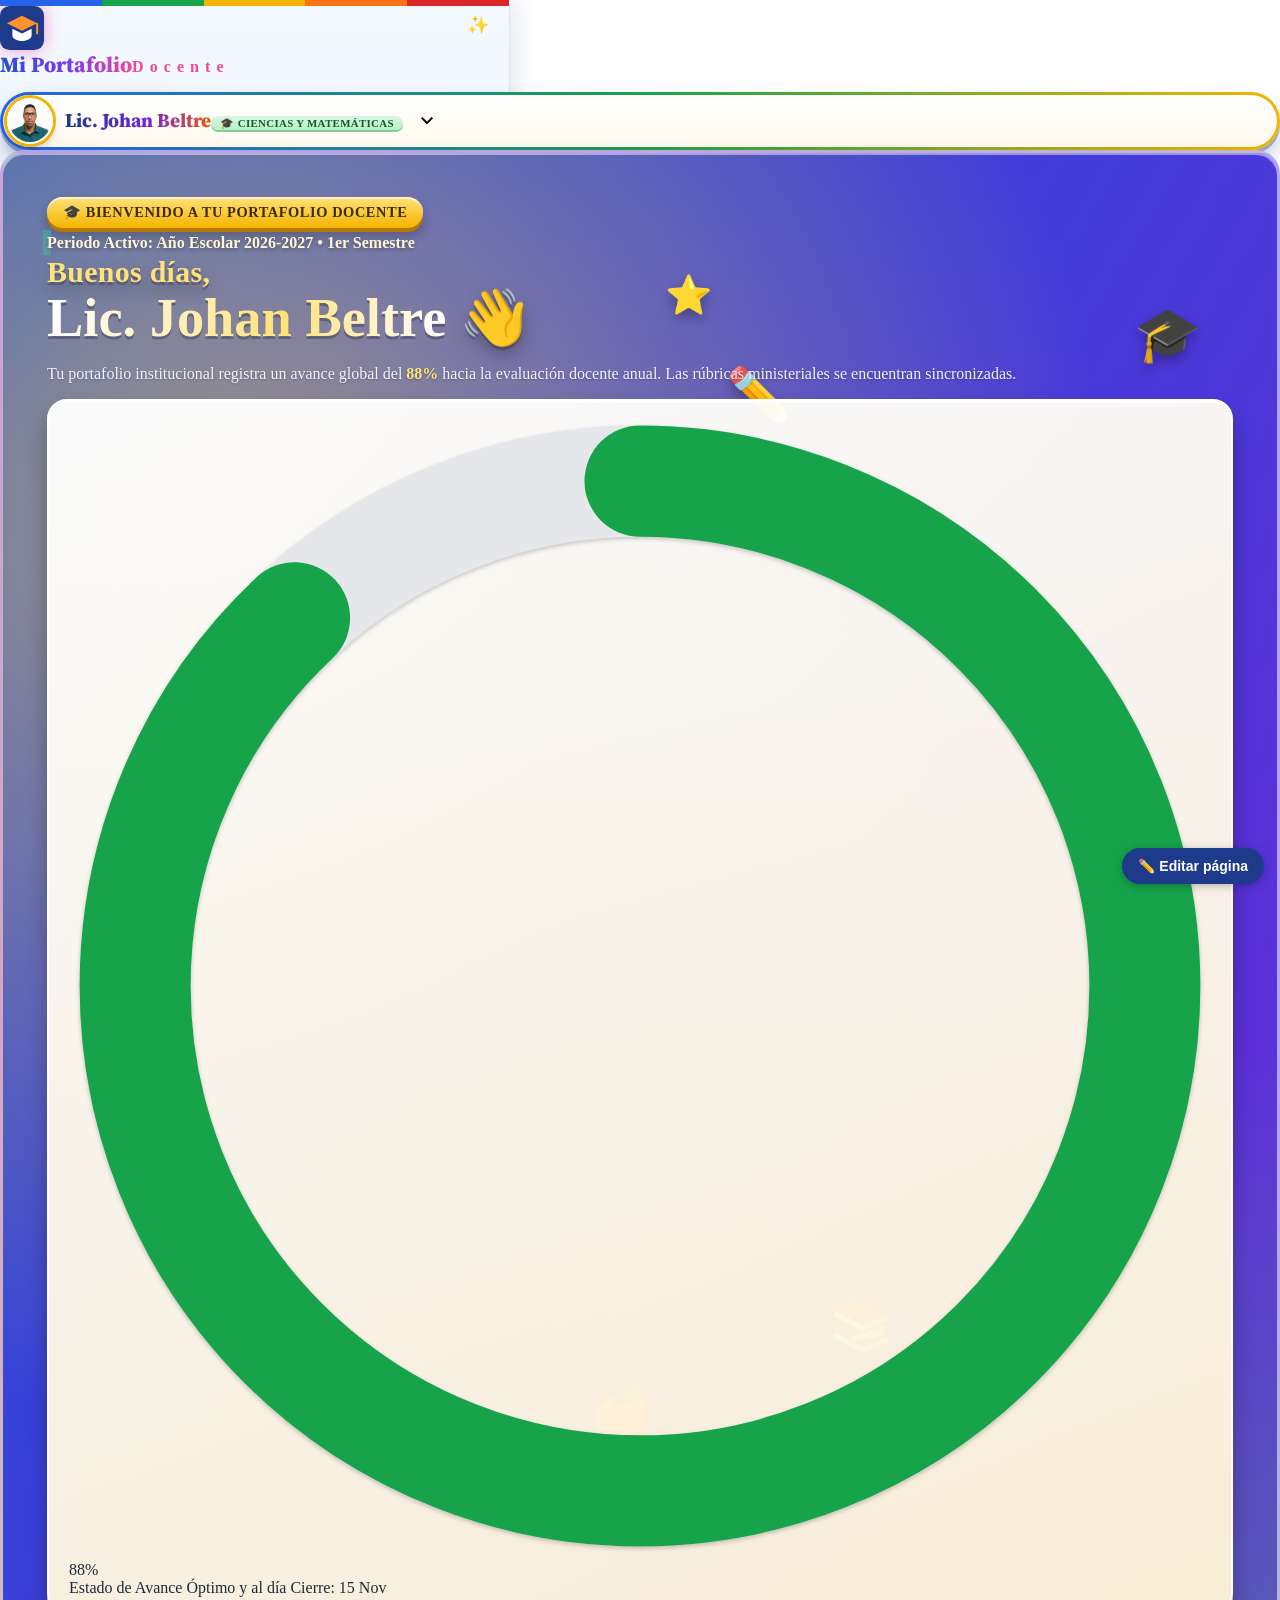
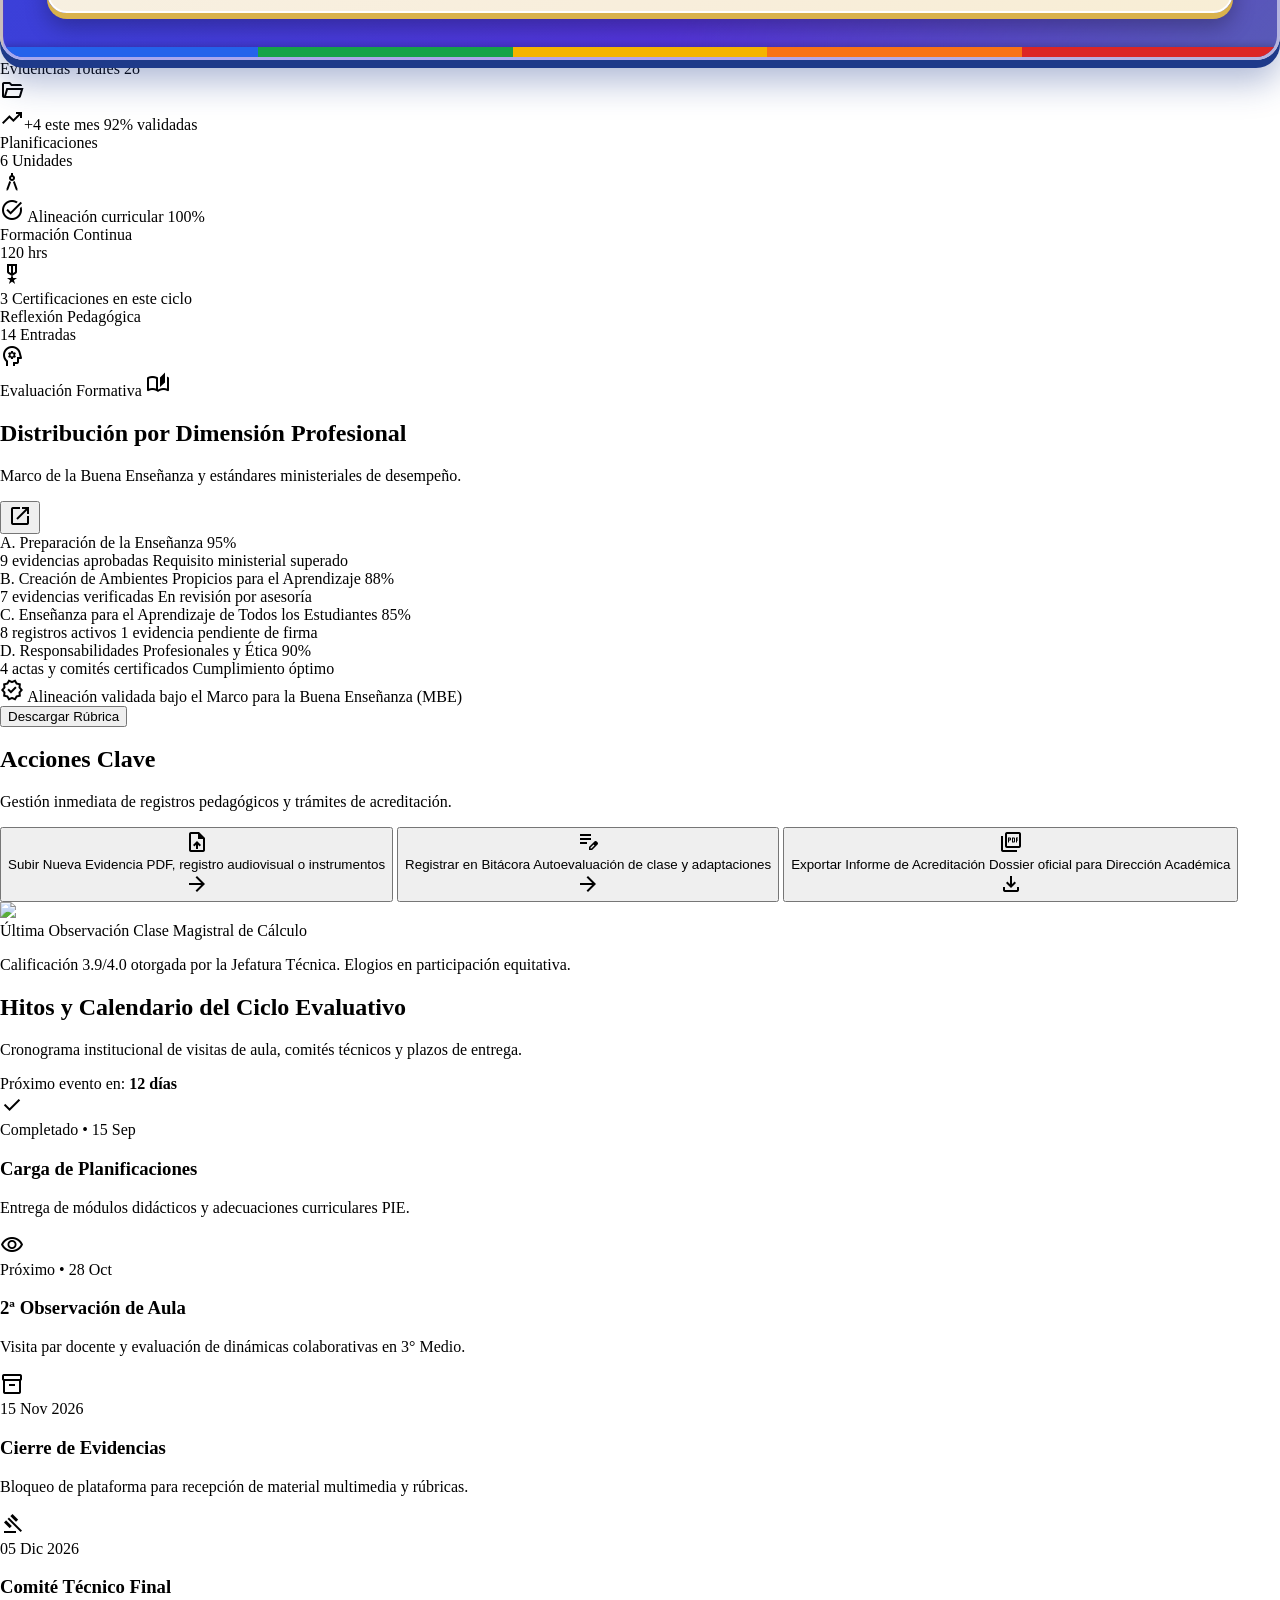
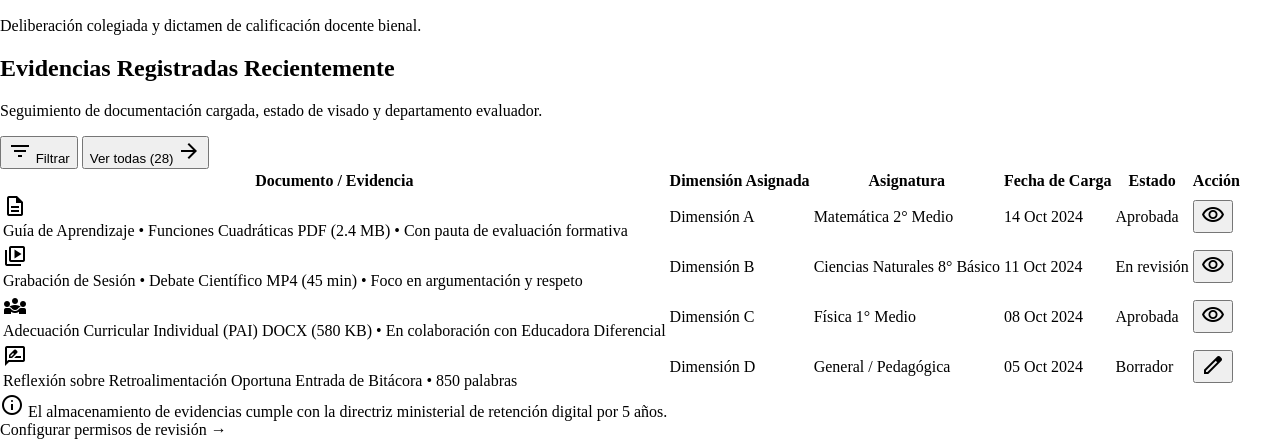
==== commit f1a2011e: "Nombre del docente con más presencia y título del menú con animación coqueta Co-Authored-By: Claude " ====
--- a/index.html
+++ b/index.html
@@ -1,5 +1,5 @@
 <!DOCTYPE html><html lang="es"><head><title>Panel Principal | Portafolio Docente - Lic. Johan Beltre</title><meta charset="utf-8"><meta content="width=device-width, initial-scale=1.0" name="viewport"><meta content="web_dashboard" name="shell-type"><link href="https://fonts.googleapis.com/css2?family=Material+Symbols+Outlined:opsz,wght,FILL,GRAD@20..48,100..700,0..1,-50..200" rel="stylesheet"><link href="https://fonts.googleapis.com" rel="preconnect"><link crossorigin="" href="https://fonts.gstatic.com" rel="preconnect"><link href="https://fonts.googleapis.com/css2?family=Inter:wght@400;500;600;700&amp;family=Source+Serif+4:ital,opsz,wght@0,8..60,600;0,8..60,700;1,8..60,400&amp;display=swap" rel="stylesheet">
-<link href="https://fonts.googleapis.com/css2?family=Material+Symbols+Outlined:wght,FILL@100..700,0..1&amp;display=swap" rel="stylesheet"><style>@layer base{html,body{margin:0;padding:0;}body{overscroll-behavior:none;}main>:first-child{margin-top:0!important;}main>:last-child{margin-bottom:0!important;}}::-webkit-scrollbar{display:none;}</style><script src="https://cdn.tailwindcss.com"></script><script id="tailwind-config">tailwind.config = { darkMode: "class", theme: { extend: { "colors": { "on-primary-fixed-variant": "#264191", "outline": "#757682", "on-tertiary": "#ffffff", "on-primary-fixed": "#00164e", "on-tertiary-fixed-variant": "#00504a", "on-tertiary-container": "#65bbb1", "on-background": "#0b1c30", "on-surface": "#0b1c30", "secondary-fixed-dim": "#ffb77d", "on-primary-container": "#90a8ff", "on-error-container": "#93000a", "surface-container-high": "#dce9ff", "surface-container-lowest": "#ffffff", "primary-container": "#1e3a8a", "secondary": "#904d00", "primary-fixed-dim": "#b6c4ff", "tertiary-fixed": "#9cf2e8", "tertiary": "#00312d", "surface-bright": "#f8f9ff", "on-secondary": "#ffffff", "tertiary-container": "#004944", "surface-dim": "#cbdbf5", "on-secondary-container": "#663500", "on-secondary-fixed-variant": "#6e3900", "surface-container-highest": "#d3e4fe", "surface-container": "#e5eeff", "error": "#ba1a1a", "surface-variant": "#d3e4fe", "inverse-surface": "#213145", "on-secondary-fixed": "#2f1500", "outline-variant": "#c5c5d3", "on-error": "#ffffff", "surface-tint": "#4059aa", "on-surface-variant": "#444651", "surface-container-low": "#eff4ff", "surface": "#f8f9ff", "tertiary-fixed-dim": "#80d5cb", "primary-fixed": "#dce1ff", "primary": "#00236f", "inverse-primary": "#b6c4ff", "background": "#f8f9ff", "on-primary": "#ffffff", "on-tertiary-fixed": "#00201d", "inverse-on-surface": "#eaf1ff", "error-container": "#ffdad6", "secondary-fixed": "#ffdcc3", "secondary-container": "#fe932c" }, "borderRadius": { "DEFAULT": "0.25rem", "lg": "0.5rem", "xl": "0.75rem", "full": "9999px" }, "spacing": { "space-lg": "1.5rem", "space-xl": "2.5rem", "margin-mobile": "1rem", "space-sm": "0.5rem", "gutter-sm": "1rem", "margin": "2rem", "margin-desktop": "3rem", "space-xs": "0.25rem", "space-md": "1rem", "gutter": "1.5rem", "gutter-lg": "2rem" }, "fontFamily": { "headline-sm": [ "\"Source Serif 4\"" ], "title-md": [ "Inter" ], "body-sm": [ "Inter" ], "display-lg-mobile": [ "\"Source Serif 4\"" ], "body-md": [ "Inter" ], "headline-lg": [ "\"Source Serif 4\"" ], "headline-md": [ "\"Source Serif 4\"" ], "label-sm": [ "Inter" ], "headline-lg-mobile": [ "\"Source Serif 4\"" ], "display-lg": [ "\"Source Serif 4\"" ], "label-md": [ "Inter" ], "title-sm": [ "Inter" ], "body-lg": [ "Inter" ] }, "fontSize": { "headline-sm": [ "1.25rem", { "lineHeight": "1.75rem", "fontWeight": "600" } ], "title-md": [ "1.125rem", { "lineHeight": "1.625rem", "fontWeight": "600" } ], "body-sm": [ "0.8125rem", { "lineHeight": "1.25rem", "fontWeight": "400" } ], "display-lg-mobile": [ "2.25rem", { "lineHeight": "2.75rem", "letterSpacing": "-0.01em", "fontWeight": "700" } ], "body-md": [ "0.9375rem", { "lineHeight": "1.5rem", "fontWeight": "400" } ], "headline-lg": [ "2.25rem", { "lineHeight": "2.75rem", "letterSpacing": "-0.015em", "fontWeight": "600" } ], "headline-md": [ "1.75rem", { "lineHeight": "2.25rem", "fontWeight": "600" } ], "label-sm": [ "0.75rem", { "lineHeight": "1rem", "letterSpacing": "0.04em", "fontWeight": "600" } ], "headline-lg-mobile": [ "1.75rem", { "lineHeight": "2.25rem", "fontWeight": "600" } ], "display-lg": [ "3.5rem", { "lineHeight": "4rem", "letterSpacing": "-0.02em", "fontWeight": "700" } ], "label-md": [ "0.875rem", { "lineHeight": "1.25rem", "letterSpacing": "0.01em", "fontWeight": "500" } ], "title-sm": [ "1rem", { "lineHeight": "1.5rem", "fontWeight": "600" } ], "body-lg": [ "1.125rem", { "lineHeight": "1.75rem", "fontWeight": "400" } ] } } } }</script><link href="assets/menu.css" rel="stylesheet"><link href="assets/bienvenida.css" rel="stylesheet"></head><body class="bg-background font-body-md text-on-surface antialiased"><aside class="fixed left-0 top-0 h-full w-72 bg-surface-container-lowest shadow-[0_1px_8px_rgba(0,0,0,0.04)] z-50 flex flex-col justify-between"><div class="flex flex-col"><div class="h-16 px-space-md flex items-center gap-space-sm bg-surface-container-lowest"><img alt="Logo Mi Portafolio Docente" class="h-8 w-auto object-contain" src="assets/logo.svg"><div class="flex flex-col"><span class="font-headline-sm text-headline-sm text-primary leading-tight tracking-tight">Mi Portafolio</span><span class="font-label-sm text-label-sm text-on-surface-variant uppercase tracking-wider">Docente</span></div></div><div class="px-space-md py-space-sm"><button class="w-full flex items-center justify-center gap-space-xs bg-primary text-on-primary hover:bg-primary-container hover:text-on-primary transition-all py-space-xs px-space-md rounded-lg shadow-sm font-label-md text-label-md" type="button"><span class="material-symbols-outlined text-title-md">add_circle</span><span class="">Nueva Evidencia</span></button></div><nav class="flex flex-col gap-space-xs px-space-sm pt-space-xs" data-active-classes="bg-primary-container text-on-primary-container font-semibold rounded-lg shadow-sm"><a aria-current="page" class="flex items-center gap-space-sm px-space-md py-space-sm transition-all bg-primary-container text-on-primary-container font-semibold rounded-lg shadow-sm" data-path="panel-principal" href="index.html"><span class="material-symbols-outlined text-title-md">space_dashboard</span><span class="">Panel Principal</span></a><a class="flex items-center gap-space-sm px-space-md py-space-sm rounded-lg font-label-md text-label-md text-on-surface-variant hover:bg-surface-container-low hover:text-on-surface transition-all" data-path="evidencias-profesionales" href="evidencias.html"><span class="material-symbols-outlined text-title-md">folder_special</span><span class="">Evidencias Profesionales</span></a><a class="flex items-center gap-space-sm px-space-md py-space-sm rounded-lg font-label-md text-label-md text-on-surface-variant hover:bg-surface-container-low hover:text-on-surface transition-all" data-path="planificaciones-y-aula" href="planificaciones.html"><span class="material-symbols-outlined text-title-md">menu_book</span><span class="">Planificaciones y Aula</span></a><a class="flex items-center gap-space-sm px-space-md py-space-sm rounded-lg font-label-md text-label-md text-on-surface-variant hover:bg-surface-container-low hover:text-on-surface transition-all" data-path="reflexiones-pedagogicas" href="reflexiones.html"><span class="material-symbols-outlined text-title-md">psychology_alt</span><span class="">Reflexiones Pedagógicas</span></a><a class="flex items-center gap-space-sm px-space-md py-space-sm rounded-lg font-label-md text-label-md text-on-surface-variant hover:bg-surface-container-low hover:text-on-surface transition-all" data-path="formacion-y-certificaciones" href="perfil.html#formacion"><span class="material-symbols-outlined text-title-md">workspace_premium</span><span class="">Formación y Certificaciones</span></a><a class="flex items-center gap-space-sm px-space-md py-space-sm rounded-lg font-label-md text-label-md text-on-surface-variant hover:bg-surface-container-low hover:text-on-surface transition-all" data-path="perfil-docente-y-ajustes" href="perfil.html"><span class="material-symbols-outlined text-title-md">tune</span><span class="">Perfil Docente y Ajustes</span></a></nav></div><div class="p-space-md bg-surface-container-low mx-space-sm mb-space-md rounded-xl shadow-[0_1px_3px_rgba(15,23,42,0.04)]"><div class="flex items-center gap-space-xs text-on-surface-variant mb-space-xs"><span class="material-symbols-outlined text-title-sm text-secondary">info</span><span class="font-label-sm text-label-sm uppercase tracking-wider font-semibold">Ciclo Evaluativo</span></div><p class="font-body-sm text-body-sm text-on-surface-variant leading-snug">Evaluación docente ordinaria en curso. Cierre de evidencias: 15 de Noviembre.</p></div></aside><div class="pl-72"><header class="fixed top-0 left-72 right-0 h-16 bg-surface-container-lowest/90 backdrop-blur-xl shadow-[0_1px_8px_rgba(0,0,0,0.04)] z-40 flex items-center justify-between px-space-lg"><div class="flex items-center gap-space-md flex-1 max-w-2xl"><div class="relative flex items-center bg-surface-container-low rounded-lg px-space-sm py-space-xs"><span class="material-symbols-outlined text-on-surface-variant text-title-sm mr-space-xs">calendar_month</span><select class="bg-transparent font-label-md text-label-md text-on-surface focus:outline-none cursor-pointer pr-space-sm"><option value="2026-2027-1">Periodo Académico 2026-2027 • Semestre I</option><option value="2026-2027-2">Periodo Académico 2026-2027 • Semestre II</option><option value="2025-2026-2">Periodo Académico 2025-2026 • Semestre II</option></select></div><div class="relative flex-1 flex items-center"><span class="material-symbols-outlined absolute left-space-sm text-on-surface-variant text-title-sm">search</span><input class="w-full bg-surface-container-low text-on-surface placeholder:text-on-surface-variant font-body-sm text-body-sm pl-space-xl pr-space-md py-space-xs rounded-lg focus:outline-none focus:bg-surface-container-high transition-colors" placeholder="Buscar evidencias, rúbricas o planificaciones..." type="search"></div></div><div class="flex items-center gap-space-md"><button aria-label="Notificaciones de revisión" class="relative p-space-xs rounded-full text-on-surface-variant hover:bg-surface-container hover:text-on-surface transition-all" type="button"><span class="material-symbols-outlined text-headline-sm">notifications</span><span class="absolute top-1 right-1 w-2.5 h-2.5 bg-secondary rounded-full ring-2 ring-surface-container-lowest"></span></button><div class="flex items-center gap-space-sm pl-space-sm bg-surface-container-low py-space-xs px-space-sm rounded-full"><img alt="Foto de Lic. Johan Beltre" data-perfil="foto" class="w-8 h-8 rounded-full object-cover" src="assets/johan.jpg"><div class="flex flex-col text-left"><span class="font-label-md text-label-md text-on-surface leading-tight font-semibold" data-perfil="nombre">Lic. Johan Beltre</span><span class="font-label-sm text-label-sm text-on-surface-variant leading-tight" data-perfil="area">Ciencias y Matemáticas</span></div><span class="material-symbols-outlined text-on-surface-variant text-title-sm">expand_more</span></div></div></header><main class="w-full pt-16 px-gutter-lg pb-space-xl bg-background min-h-screen"><div class="flex flex-col w-full">
+<link href="https://fonts.googleapis.com/css2?family=Material+Symbols+Outlined:wght,FILL@100..700,0..1&amp;display=swap" rel="stylesheet"><style>@layer base{html,body{margin:0;padding:0;}body{overscroll-behavior:none;}main>:first-child{margin-top:0!important;}main>:last-child{margin-bottom:0!important;}}::-webkit-scrollbar{display:none;}</style><script src="https://cdn.tailwindcss.com"></script><script id="tailwind-config">tailwind.config = { darkMode: "class", theme: { extend: { "colors": { "on-primary-fixed-variant": "#264191", "outline": "#757682", "on-tertiary": "#ffffff", "on-primary-fixed": "#00164e", "on-tertiary-fixed-variant": "#00504a", "on-tertiary-container": "#65bbb1", "on-background": "#0b1c30", "on-surface": "#0b1c30", "secondary-fixed-dim": "#ffb77d", "on-primary-container": "#90a8ff", "on-error-container": "#93000a", "surface-container-high": "#dce9ff", "surface-container-lowest": "#ffffff", "primary-container": "#1e3a8a", "secondary": "#904d00", "primary-fixed-dim": "#b6c4ff", "tertiary-fixed": "#9cf2e8", "tertiary": "#00312d", "surface-bright": "#f8f9ff", "on-secondary": "#ffffff", "tertiary-container": "#004944", "surface-dim": "#cbdbf5", "on-secondary-container": "#663500", "on-secondary-fixed-variant": "#6e3900", "surface-container-highest": "#d3e4fe", "surface-container": "#e5eeff", "error": "#ba1a1a", "surface-variant": "#d3e4fe", "inverse-surface": "#213145", "on-secondary-fixed": "#2f1500", "outline-variant": "#c5c5d3", "on-error": "#ffffff", "surface-tint": "#4059aa", "on-surface-variant": "#444651", "surface-container-low": "#eff4ff", "surface": "#f8f9ff", "tertiary-fixed-dim": "#80d5cb", "primary-fixed": "#dce1ff", "primary": "#00236f", "inverse-primary": "#b6c4ff", "background": "#f8f9ff", "on-primary": "#ffffff", "on-tertiary-fixed": "#00201d", "inverse-on-surface": "#eaf1ff", "error-container": "#ffdad6", "secondary-fixed": "#ffdcc3", "secondary-container": "#fe932c" }, "borderRadius": { "DEFAULT": "0.25rem", "lg": "0.5rem", "xl": "0.75rem", "full": "9999px" }, "spacing": { "space-lg": "1.5rem", "space-xl": "2.5rem", "margin-mobile": "1rem", "space-sm": "0.5rem", "gutter-sm": "1rem", "margin": "2rem", "margin-desktop": "3rem", "space-xs": "0.25rem", "space-md": "1rem", "gutter": "1.5rem", "gutter-lg": "2rem" }, "fontFamily": { "headline-sm": [ "\"Source Serif 4\"" ], "title-md": [ "Inter" ], "body-sm": [ "Inter" ], "display-lg-mobile": [ "\"Source Serif 4\"" ], "body-md": [ "Inter" ], "headline-lg": [ "\"Source Serif 4\"" ], "headline-md": [ "\"Source Serif 4\"" ], "label-sm": [ "Inter" ], "headline-lg-mobile": [ "\"Source Serif 4\"" ], "display-lg": [ "\"Source Serif 4\"" ], "label-md": [ "Inter" ], "title-sm": [ "Inter" ], "body-lg": [ "Inter" ] }, "fontSize": { "headline-sm": [ "1.25rem", { "lineHeight": "1.75rem", "fontWeight": "600" } ], "title-md": [ "1.125rem", { "lineHeight": "1.625rem", "fontWeight": "600" } ], "body-sm": [ "0.8125rem", { "lineHeight": "1.25rem", "fontWeight": "400" } ], "display-lg-mobile": [ "2.25rem", { "lineHeight": "2.75rem", "letterSpacing": "-0.01em", "fontWeight": "700" } ], "body-md": [ "0.9375rem", { "lineHeight": "1.5rem", "fontWeight": "400" } ], "headline-lg": [ "2.25rem", { "lineHeight": "2.75rem", "letterSpacing": "-0.015em", "fontWeight": "600" } ], "headline-md": [ "1.75rem", { "lineHeight": "2.25rem", "fontWeight": "600" } ], "label-sm": [ "0.75rem", { "lineHeight": "1rem", "letterSpacing": "0.04em", "fontWeight": "600" } ], "headline-lg-mobile": [ "1.75rem", { "lineHeight": "2.25rem", "fontWeight": "600" } ], "display-lg": [ "3.5rem", { "lineHeight": "4rem", "letterSpacing": "-0.02em", "fontWeight": "700" } ], "label-md": [ "0.875rem", { "lineHeight": "1.25rem", "letterSpacing": "0.01em", "fontWeight": "500" } ], "title-sm": [ "1rem", { "lineHeight": "1.5rem", "fontWeight": "600" } ], "body-lg": [ "1.125rem", { "lineHeight": "1.75rem", "fontWeight": "400" } ] } } } }</script><link href="assets/menu.css" rel="stylesheet"><link href="assets/bienvenida.css" rel="stylesheet"><link href="assets/identidad.css" rel="stylesheet"></head><body class="bg-background font-body-md text-on-surface antialiased"><aside class="fixed left-0 top-0 h-full w-72 bg-surface-container-lowest shadow-[0_1px_8px_rgba(0,0,0,0.04)] z-50 flex flex-col justify-between"><div class="flex flex-col"><div class="h-16 px-space-md flex items-center gap-space-sm bg-surface-container-lowest"><img alt="Logo Mi Portafolio Docente" class="h-8 w-auto object-contain" src="assets/logo.svg"><div class="flex flex-col"><span class="font-headline-sm text-headline-sm text-primary leading-tight tracking-tight">Mi Portafolio</span><span class="font-label-sm text-label-sm text-on-surface-variant uppercase tracking-wider">Docente</span></div></div><div class="px-space-md py-space-sm"><button class="w-full flex items-center justify-center gap-space-xs bg-primary text-on-primary hover:bg-primary-container hover:text-on-primary transition-all py-space-xs px-space-md rounded-lg shadow-sm font-label-md text-label-md" type="button"><span class="material-symbols-outlined text-title-md">add_circle</span><span class="">Nueva Evidencia</span></button></div><nav class="flex flex-col gap-space-xs px-space-sm pt-space-xs" data-active-classes="bg-primary-container text-on-primary-container font-semibold rounded-lg shadow-sm"><a aria-current="page" class="flex items-center gap-space-sm px-space-md py-space-sm transition-all bg-primary-container text-on-primary-container font-semibold rounded-lg shadow-sm" data-path="panel-principal" href="index.html"><span class="material-symbols-outlined text-title-md">space_dashboard</span><span class="">Panel Principal</span></a><a class="flex items-center gap-space-sm px-space-md py-space-sm rounded-lg font-label-md text-label-md text-on-surface-variant hover:bg-surface-container-low hover:text-on-surface transition-all" data-path="evidencias-profesionales" href="evidencias.html"><span class="material-symbols-outlined text-title-md">folder_special</span><span class="">Evidencias Profesionales</span></a><a class="flex items-center gap-space-sm px-space-md py-space-sm rounded-lg font-label-md text-label-md text-on-surface-variant hover:bg-surface-container-low hover:text-on-surface transition-all" data-path="planificaciones-y-aula" href="planificaciones.html"><span class="material-symbols-outlined text-title-md">menu_book</span><span class="">Planificaciones y Aula</span></a><a class="flex items-center gap-space-sm px-space-md py-space-sm rounded-lg font-label-md text-label-md text-on-surface-variant hover:bg-surface-container-low hover:text-on-surface transition-all" data-path="reflexiones-pedagogicas" href="reflexiones.html"><span class="material-symbols-outlined text-title-md">psychology_alt</span><span class="">Reflexiones Pedagógicas</span></a><a class="flex items-center gap-space-sm px-space-md py-space-sm rounded-lg font-label-md text-label-md text-on-surface-variant hover:bg-surface-container-low hover:text-on-surface transition-all" data-path="formacion-y-certificaciones" href="perfil.html#formacion"><span class="material-symbols-outlined text-title-md">workspace_premium</span><span class="">Formación y Certificaciones</span></a><a class="flex items-center gap-space-sm px-space-md py-space-sm rounded-lg font-label-md text-label-md text-on-surface-variant hover:bg-surface-container-low hover:text-on-surface transition-all" data-path="perfil-docente-y-ajustes" href="perfil.html"><span class="material-symbols-outlined text-title-md">tune</span><span class="">Perfil Docente y Ajustes</span></a></nav></div><div class="p-space-md bg-surface-container-low mx-space-sm mb-space-md rounded-xl shadow-[0_1px_3px_rgba(15,23,42,0.04)]"><div class="flex items-center gap-space-xs text-on-surface-variant mb-space-xs"><span class="material-symbols-outlined text-title-sm text-secondary">info</span><span class="font-label-sm text-label-sm uppercase tracking-wider font-semibold">Ciclo Evaluativo</span></div><p class="font-body-sm text-body-sm text-on-surface-variant leading-snug">Evaluación docente ordinaria en curso. Cierre de evidencias: 15 de Noviembre.</p></div></aside><div class="pl-72"><header class="fixed top-0 left-72 right-0 h-16 bg-surface-container-lowest/90 backdrop-blur-xl shadow-[0_1px_8px_rgba(0,0,0,0.04)] z-40 flex items-center justify-between px-space-lg"><div class="flex items-center gap-space-md flex-1 max-w-2xl"><div class="relative flex items-center bg-surface-container-low rounded-lg px-space-sm py-space-xs"><span class="material-symbols-outlined text-on-surface-variant text-title-sm mr-space-xs">calendar_month</span><select class="bg-transparent font-label-md text-label-md text-on-surface focus:outline-none cursor-pointer pr-space-sm"><option value="2026-2027-1">Periodo Académico 2026-2027 • Semestre I</option><option value="2026-2027-2">Periodo Académico 2026-2027 • Semestre II</option><option value="2025-2026-2">Periodo Académico 2025-2026 • Semestre II</option></select></div><div class="relative flex-1 flex items-center"><span class="material-symbols-outlined absolute left-space-sm text-on-surface-variant text-title-sm">search</span><input class="w-full bg-surface-container-low text-on-surface placeholder:text-on-surface-variant font-body-sm text-body-sm pl-space-xl pr-space-md py-space-xs rounded-lg focus:outline-none focus:bg-surface-container-high transition-colors" placeholder="Buscar evidencias, rúbricas o planificaciones..." type="search"></div></div><div class="flex items-center gap-space-md"><button aria-label="Notificaciones de revisión" class="relative p-space-xs rounded-full text-on-surface-variant hover:bg-surface-container hover:text-on-surface transition-all" type="button"><span class="material-symbols-outlined text-headline-sm">notifications</span><span class="absolute top-1 right-1 w-2.5 h-2.5 bg-secondary rounded-full ring-2 ring-surface-container-lowest"></span></button><div class="flex items-center gap-space-sm pl-space-sm bg-surface-container-low py-space-xs px-space-sm rounded-full"><img alt="Foto de Lic. Johan Beltre" data-perfil="foto" class="w-8 h-8 rounded-full object-cover" src="assets/johan.jpg"><div class="flex flex-col text-left"><span class="font-label-md text-label-md text-on-surface leading-tight font-semibold" data-perfil="nombre">Lic. Johan Beltre</span><span class="font-label-sm text-label-sm text-on-surface-variant leading-tight" data-perfil="area">Ciencias y Matemáticas</span></div><span class="material-symbols-outlined text-on-surface-variant text-title-sm">expand_more</span></div></div></header><main class="w-full pt-16 px-gutter-lg pb-space-xl bg-background min-h-screen"><div class="flex flex-col w-full">
 <!-- Top Welcome & Academic Banner (Editorial & Rigorous) -->
 <section class="bienvenida relative overflow-hidden rounded-xl bg-gradient-to-r from-primary to-primary-container p-space-lg lg:p-space-xl shadow-md text-on-primary mb-space-lg"><span class="bv-deco bv-d1" aria-hidden="true">✏️</span><span class="bv-deco bv-d2" aria-hidden="true">🎓</span><span class="bv-deco bv-d3" aria-hidden="true">📚</span><span class="bv-deco bv-d4" aria-hidden="true">🍎</span><span class="bv-deco bv-d5" aria-hidden="true">⭐</span>
 <div class="absolute -right-16 -top-24 w-96 h-96 rounded-full bg-white/5 blur-3xl pointer-events-none"></div>
--- a/assets/identidad.css
+++ b/assets/identidad.css
@@ -0,0 +1,186 @@
+/* ==========================================================
+   Identidad: nombre del docente con presencia (cabecera)
+   y título "Mi Portafolio Docente" con animación coqueta (menú)
+   Se usa en: index, evidencias, planificaciones, reflexiones, perfil
+   ========================================================== */
+
+/* ---------- 1) NOMBRE DEL DOCENTE (arriba a la derecha) ---------- */
+header div:has(> img[data-perfil="foto"]) {
+  position: relative;
+  flex-shrink: 0;
+  white-space: nowrap;
+  max-height: 56px;
+  display: flex;
+  align-items: center;
+  gap: 12px !important;
+  padding: 3px 18px 3px 4px !important;
+  border: 3px solid transparent !important;
+  border-radius: 999px !important;
+  /* borde de colores animado alrededor de una tarjeta blanca */
+  background:
+    linear-gradient(#ffffff, #fffaf0) padding-box,
+    linear-gradient(90deg, #2563eb, #16a34a, #f5b400, #f97316, #dc2626, #7c3aed, #2563eb) border-box !important;
+  background-size: 100% 100%, 300% 100% !important;
+  animation: id-borde 6s linear infinite;
+  box-shadow:
+    0 4px 0 rgba(30, 58, 138, .35),
+    0 10px 18px rgba(30, 58, 138, .22) !important;
+  transition: transform .18s ease, box-shadow .18s ease;
+}
+header div:has(> img[data-perfil="foto"]):hover {
+  transform: translateY(-2px);
+  box-shadow:
+    0 6px 0 rgba(30, 58, 138, .35),
+    0 14px 22px rgba(30, 58, 138, .28) !important;
+}
+@keyframes id-borde {
+  from { background-position: 0 0, 0% 50%; }
+  to   { background-position: 0 0, 300% 50%; }
+}
+
+/* Foto con aro dorado */
+header img[data-perfil="foto"] {
+  flex: none;
+  width: 42px !important;
+  height: 42px !important;
+  border-radius: 50% !important;
+  object-fit: cover;
+  border: 2px solid #fff;
+  box-shadow: 0 0 0 3px #f5b400, 0 4px 8px rgba(0, 0, 0, .25);
+}
+
+/* Nombre grande, con degradado */
+header span[data-perfil="nombre"] {
+  font-family: "Source Serif 4", Georgia, serif !important;
+  font-size: 1.2rem !important;
+  line-height: 1.1 !important;
+  font-weight: 800 !important;
+  letter-spacing: -.005em;
+  background: linear-gradient(90deg, #1e3a8a 0%, #6d28d9 55%, #ea580c 100%);
+  -webkit-background-clip: text;
+  background-clip: text;
+  -webkit-text-fill-color: transparent;
+  color: #1e3a8a !important;
+}
+
+/* Área como insignia verde */
+header span[data-perfil="area"] {
+  align-self: flex-start;
+  margin-top: 2px;
+  padding: 1px 9px;
+  border-radius: 999px;
+  font-size: .68rem !important;
+  font-weight: 800 !important;
+  letter-spacing: .03em;
+  text-transform: uppercase;
+  color: #0f5c2b !important;
+  background: linear-gradient(180deg, #d9f7e3, #b6efc8);
+  box-shadow: 0 2px 0 #7fcf9a;
+}
+header span[data-perfil="area"]::before { content: "🎓 "; }
+
+
+/* ---------- 2) "MI PORTAFOLIO DOCENTE" con animación coqueta ---------- */
+aside.fixed.left-0 > div:first-child > div:first-child {
+  position: relative;
+  height: 72px !important;
+  overflow: visible;
+  animation: id-bailecito 5s ease-in-out infinite;
+  transform-origin: 30% 60%;
+}
+
+/* Logo: late como corazón y de vez en cuando guiña */
+aside.fixed.left-0 > div:first-child > div:first-child img {
+  height: 44px !important;
+  filter: drop-shadow(0 0 8px rgba(236, 72, 153, .55));
+  animation: id-guino 4.5s ease-in-out infinite;
+  transform-origin: 50% 70%;
+}
+@keyframes id-guino {
+  0%, 78%, 100% { transform: rotate(0) scale(1); }
+  82%           { transform: rotate(-12deg) scale(1.16); }
+  86%           { transform: rotate(10deg) scale(1.16); }
+  90%           { transform: rotate(-6deg) scale(1.1); }
+  94%           { transform: rotate(0) scale(1.06); }
+}
+
+/* Balanceo suave de todo el bloque */
+@keyframes id-bailecito {
+  0%, 100% { transform: rotate(0deg) translateY(0); }
+  25%      { transform: rotate(-1.2deg) translateY(-1px); }
+  75%      { transform: rotate(1.2deg) translateY(1px); }
+}
+
+/* "Mi Portafolio": brillo de colores que recorre las letras */
+aside.fixed.left-0 > div:first-child > div:first-child .font-headline-sm {
+  font-family: "Source Serif 4", Georgia, serif !important;
+  font-size: 1.35rem !important;
+  font-weight: 800 !important;
+  line-height: 1.05 !important;
+  background: linear-gradient(100deg,
+    #1d4ed8 0%, #7c3aed 22%, #ec4899 40%, #f97316 58%, #f5b400 72%, #1d4ed8 100%);
+  background-size: 250% 100%;
+  -webkit-background-clip: text;
+  background-clip: text;
+  -webkit-text-fill-color: transparent;
+  color: #1d4ed8 !important;
+  animation: id-brillo 4s linear infinite;
+}
+@keyframes id-brillo {
+  from { background-position: 0% 50%; }
+  to   { background-position: 250% 50%; }
+}
+
+/* "Docente": letras espaciadas, rosadas, que respiran */
+aside.fixed.left-0 > div:first-child > div:first-child .font-label-sm {
+  font-weight: 800 !important;
+  letter-spacing: .38em !important;
+  color: #ec4899 !important;
+  text-shadow: 0 1px 0 rgba(255, 255, 255, .9);
+  animation: id-respira 3s ease-in-out infinite;
+}
+@keyframes id-respira {
+  0%, 100% { letter-spacing: .34em; opacity: .85; }
+  50%      { letter-spacing: .44em; opacity: 1; }
+}
+
+/* Destellos ✨ que titilan */
+aside.fixed.left-0 > div:first-child > div:first-child::before {
+  content: "✨";
+  position: absolute;
+  right: 20px;
+  top: 8px;
+  font-size: 18px;
+  pointer-events: none;
+  animation: id-destello 2.4s ease-in-out infinite;
+}
+@keyframes id-destello {
+  0%, 100% { transform: scale(.4) rotate(0deg); opacity: 0; }
+  40%      { transform: scale(1.15) rotate(20deg); opacity: 1; }
+  70%      { transform: scale(.8) rotate(-10deg); opacity: .8; }
+}
+
+/* Corazoncito que sube desde el logo */
+aside.fixed.left-0 > div:first-child > div:first-child::after {
+  content: "💖";
+  position: absolute;
+  left: 34px;
+  top: 8px;
+  font-size: 14px;
+  pointer-events: none;
+  opacity: 0;
+  animation: id-corazon 3.6s ease-in infinite;
+}
+@keyframes id-corazon {
+  0%   { transform: translate(0, 14px) scale(.4); opacity: 0; }
+  30%  { transform: translate(6px, 0) scale(1); opacity: 1; }
+  100% { transform: translate(-6px, -22px) scale(.7); opacity: 0; }
+}
+
+@media (prefers-reduced-motion: reduce) {
+  header div:has(> img[data-perfil="foto"]),
+  aside.fixed.left-0 > div:first-child > div:first-child,
+  aside.fixed.left-0 > div:first-child > div:first-child *,
+  aside.fixed.left-0 > div:first-child > div:first-child::before,
+  aside.fixed.left-0 > div:first-child > div:first-child::after { animation: none !important; }
+}
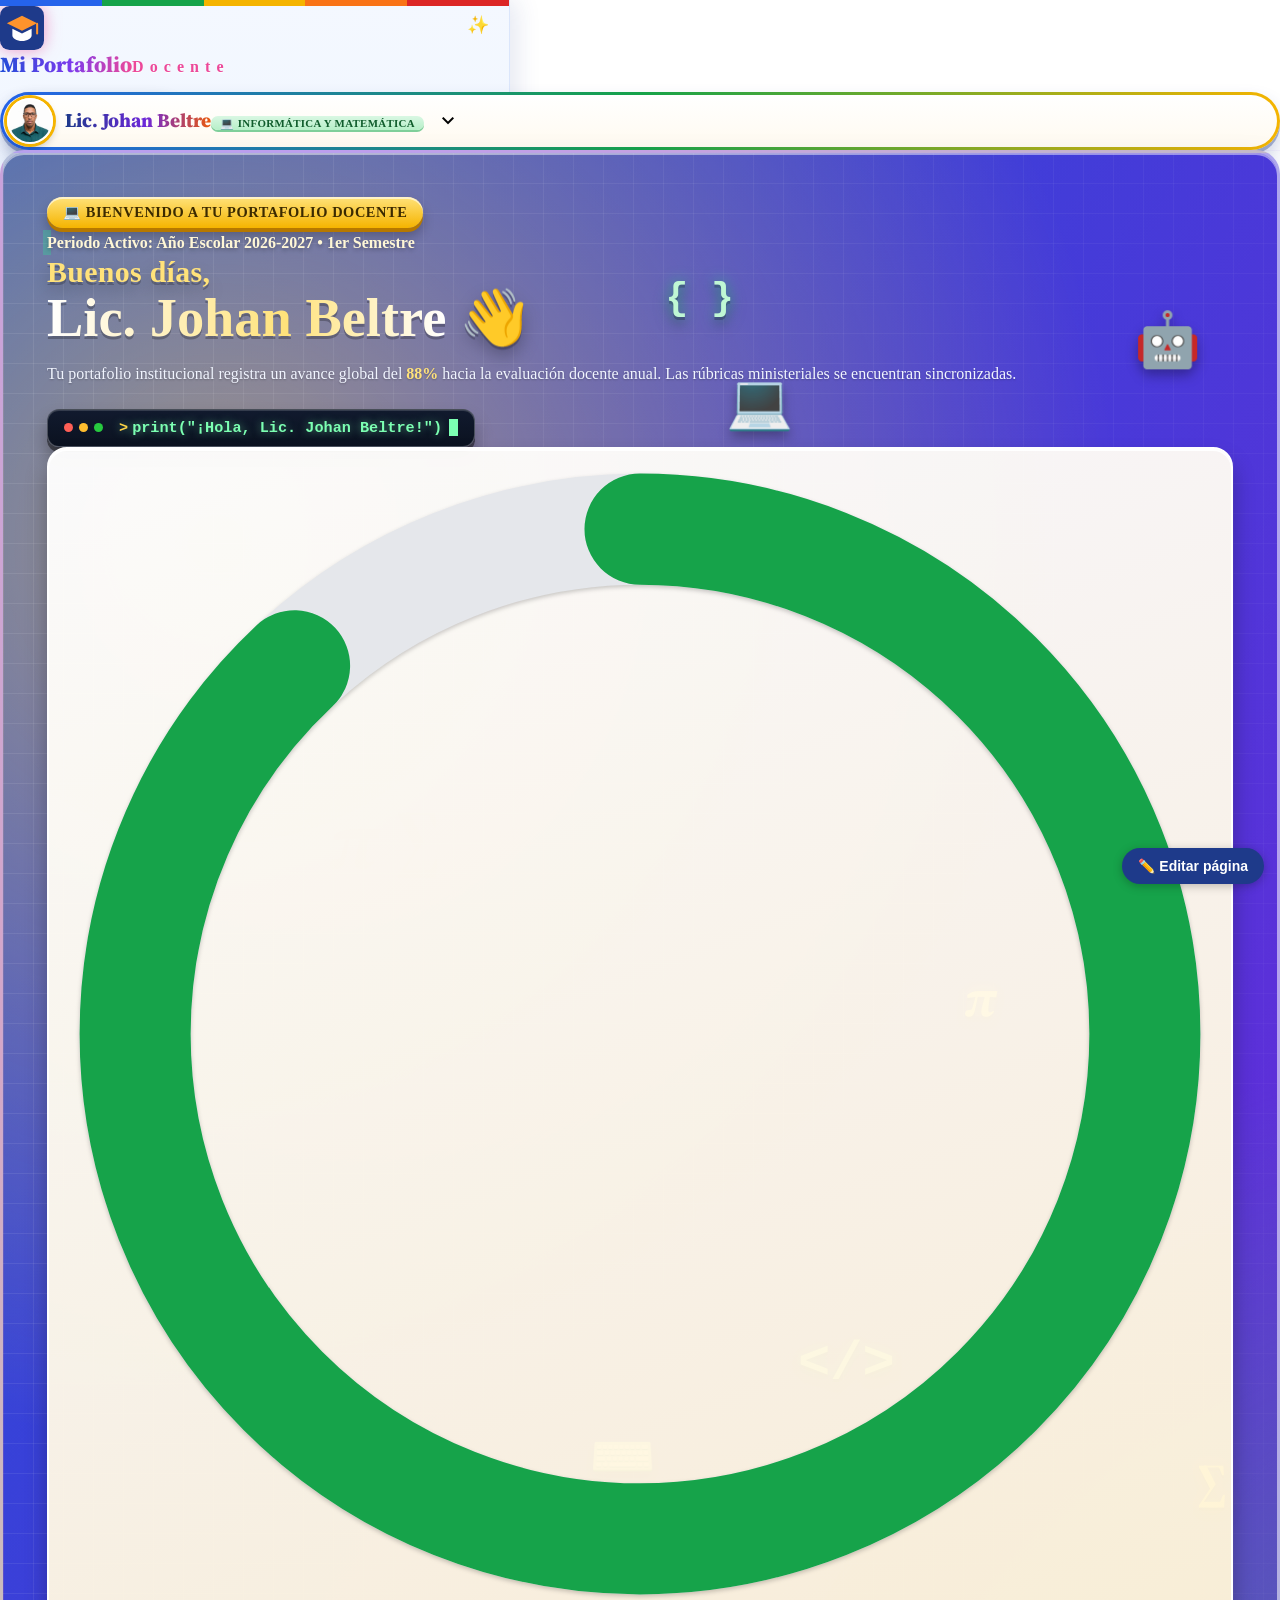
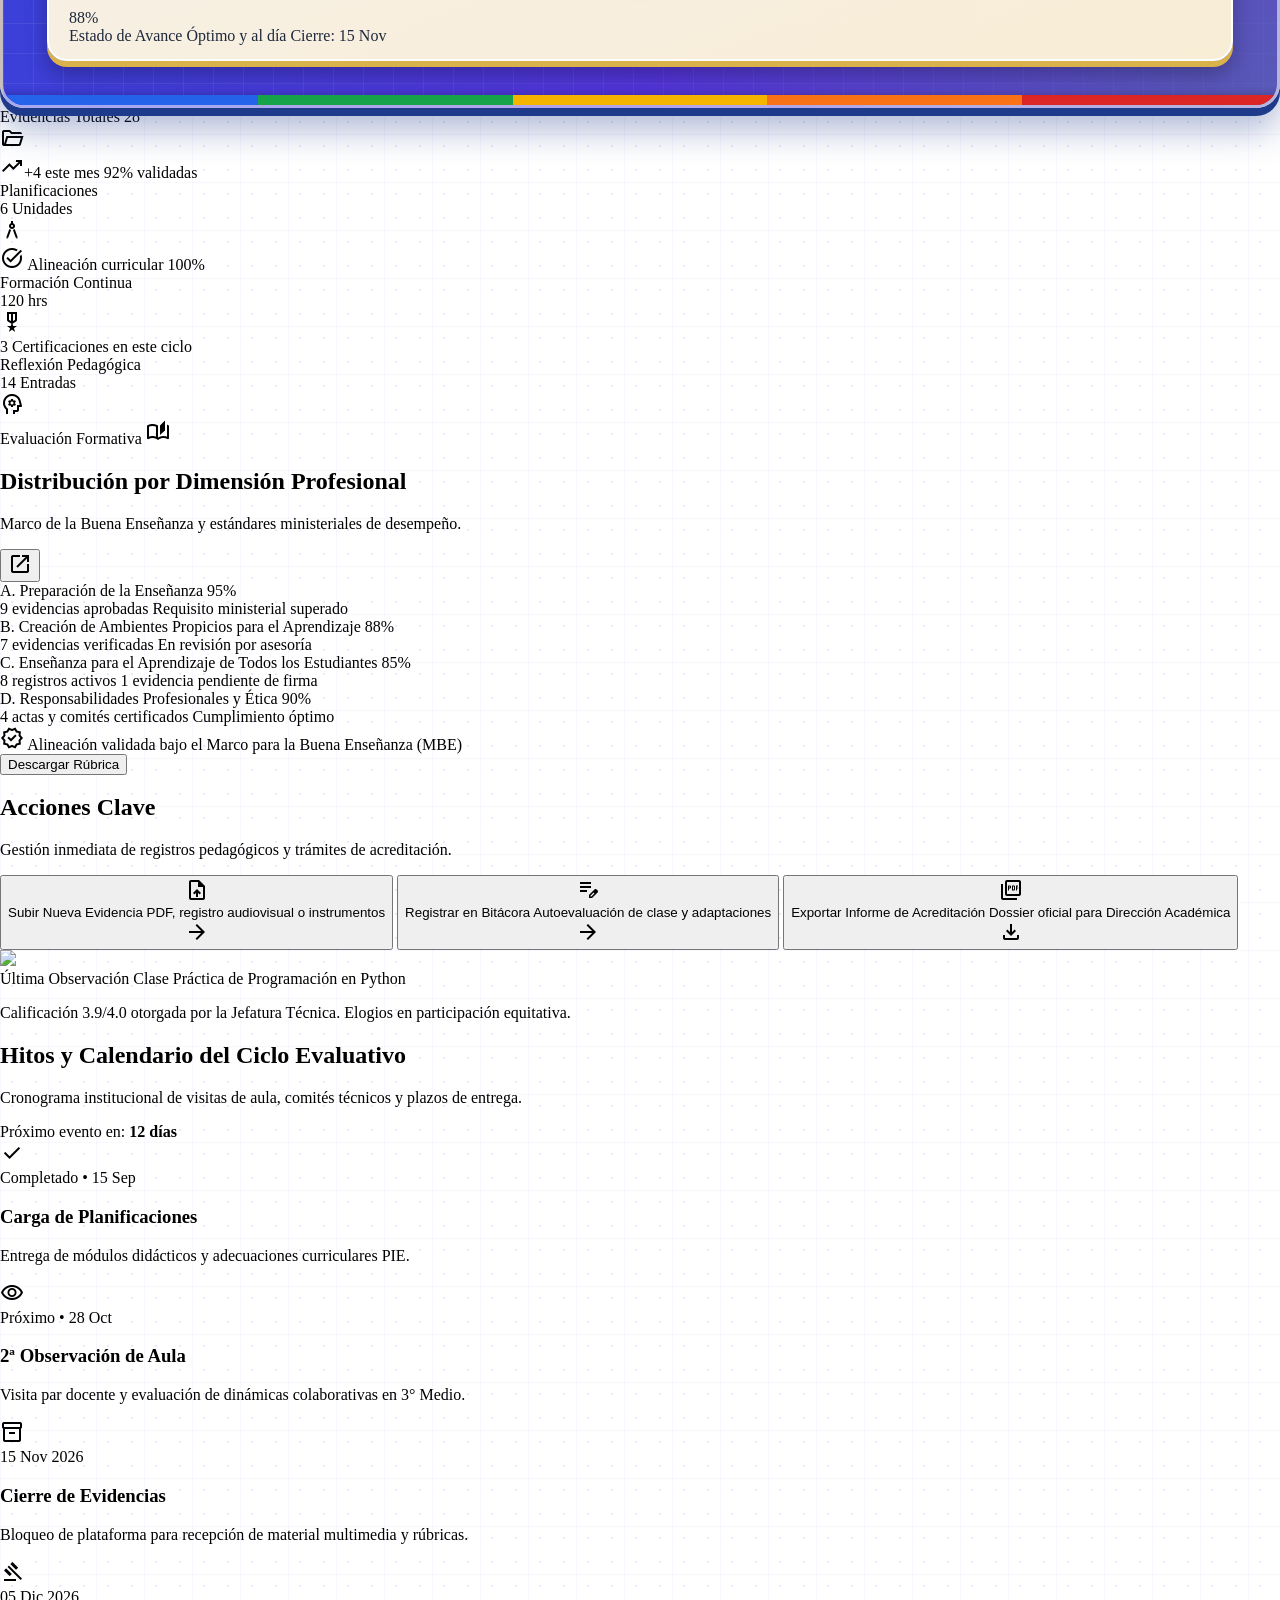
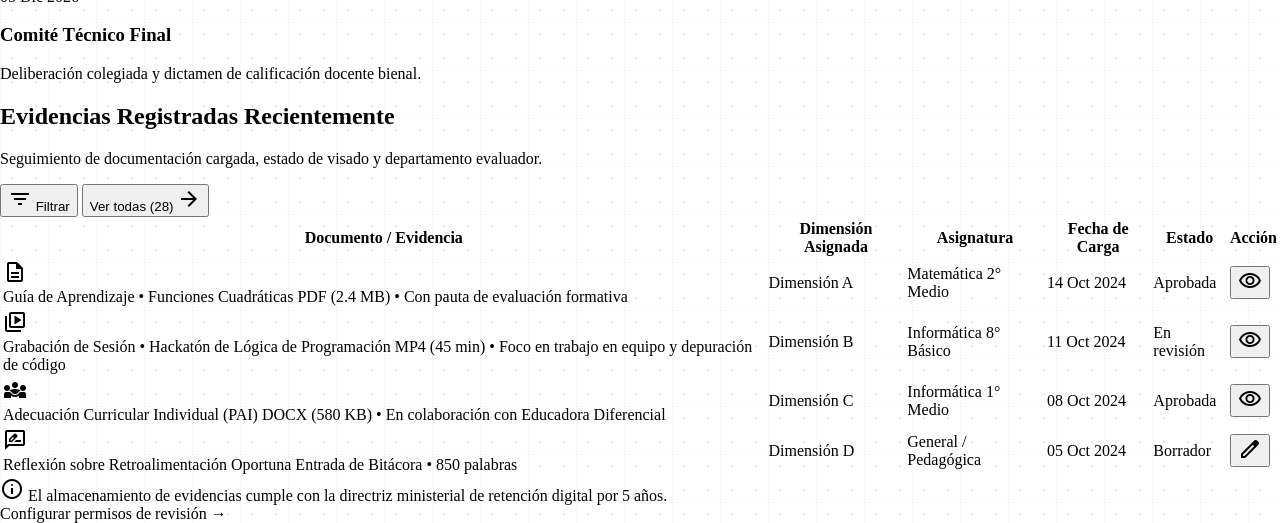
==== commit 89aa877e: "Portafolio con tema Informática (70%) y Matemática (30%) Co-Authored-By: Claude Sonnet 5.5 <noreply@" ====
--- a/index.html
+++ b/index.html
@@ -1,11 +1,11 @@
 <!DOCTYPE html><html lang="es"><head><title>Panel Principal | Portafolio Docente - Lic. Johan Beltre</title><meta charset="utf-8"><meta content="width=device-width, initial-scale=1.0" name="viewport"><meta content="web_dashboard" name="shell-type"><link href="https://fonts.googleapis.com/css2?family=Material+Symbols+Outlined:opsz,wght,FILL,GRAD@20..48,100..700,0..1,-50..200" rel="stylesheet"><link href="https://fonts.googleapis.com" rel="preconnect"><link crossorigin="" href="https://fonts.gstatic.com" rel="preconnect"><link href="https://fonts.googleapis.com/css2?family=Inter:wght@400;500;600;700&amp;family=Source+Serif+4:ital,opsz,wght@0,8..60,600;0,8..60,700;1,8..60,400&amp;display=swap" rel="stylesheet">
-<link href="https://fonts.googleapis.com/css2?family=Material+Symbols+Outlined:wght,FILL@100..700,0..1&amp;display=swap" rel="stylesheet"><style>@layer base{html,body{margin:0;padding:0;}body{overscroll-behavior:none;}main>:first-child{margin-top:0!important;}main>:last-child{margin-bottom:0!important;}}::-webkit-scrollbar{display:none;}</style><script src="https://cdn.tailwindcss.com"></script><script id="tailwind-config">tailwind.config = { darkMode: "class", theme: { extend: { "colors": { "on-primary-fixed-variant": "#264191", "outline": "#757682", "on-tertiary": "#ffffff", "on-primary-fixed": "#00164e", "on-tertiary-fixed-variant": "#00504a", "on-tertiary-container": "#65bbb1", "on-background": "#0b1c30", "on-surface": "#0b1c30", "secondary-fixed-dim": "#ffb77d", "on-primary-container": "#90a8ff", "on-error-container": "#93000a", "surface-container-high": "#dce9ff", "surface-container-lowest": "#ffffff", "primary-container": "#1e3a8a", "secondary": "#904d00", "primary-fixed-dim": "#b6c4ff", "tertiary-fixed": "#9cf2e8", "tertiary": "#00312d", "surface-bright": "#f8f9ff", "on-secondary": "#ffffff", "tertiary-container": "#004944", "surface-dim": "#cbdbf5", "on-secondary-container": "#663500", "on-secondary-fixed-variant": "#6e3900", "surface-container-highest": "#d3e4fe", "surface-container": "#e5eeff", "error": "#ba1a1a", "surface-variant": "#d3e4fe", "inverse-surface": "#213145", "on-secondary-fixed": "#2f1500", "outline-variant": "#c5c5d3", "on-error": "#ffffff", "surface-tint": "#4059aa", "on-surface-variant": "#444651", "surface-container-low": "#eff4ff", "surface": "#f8f9ff", "tertiary-fixed-dim": "#80d5cb", "primary-fixed": "#dce1ff", "primary": "#00236f", "inverse-primary": "#b6c4ff", "background": "#f8f9ff", "on-primary": "#ffffff", "on-tertiary-fixed": "#00201d", "inverse-on-surface": "#eaf1ff", "error-container": "#ffdad6", "secondary-fixed": "#ffdcc3", "secondary-container": "#fe932c" }, "borderRadius": { "DEFAULT": "0.25rem", "lg": "0.5rem", "xl": "0.75rem", "full": "9999px" }, "spacing": { "space-lg": "1.5rem", "space-xl": "2.5rem", "margin-mobile": "1rem", "space-sm": "0.5rem", "gutter-sm": "1rem", "margin": "2rem", "margin-desktop": "3rem", "space-xs": "0.25rem", "space-md": "1rem", "gutter": "1.5rem", "gutter-lg": "2rem" }, "fontFamily": { "headline-sm": [ "\"Source Serif 4\"" ], "title-md": [ "Inter" ], "body-sm": [ "Inter" ], "display-lg-mobile": [ "\"Source Serif 4\"" ], "body-md": [ "Inter" ], "headline-lg": [ "\"Source Serif 4\"" ], "headline-md": [ "\"Source Serif 4\"" ], "label-sm": [ "Inter" ], "headline-lg-mobile": [ "\"Source Serif 4\"" ], "display-lg": [ "\"Source Serif 4\"" ], "label-md": [ "Inter" ], "title-sm": [ "Inter" ], "body-lg": [ "Inter" ] }, "fontSize": { "headline-sm": [ "1.25rem", { "lineHeight": "1.75rem", "fontWeight": "600" } ], "title-md": [ "1.125rem", { "lineHeight": "1.625rem", "fontWeight": "600" } ], "body-sm": [ "0.8125rem", { "lineHeight": "1.25rem", "fontWeight": "400" } ], "display-lg-mobile": [ "2.25rem", { "lineHeight": "2.75rem", "letterSpacing": "-0.01em", "fontWeight": "700" } ], "body-md": [ "0.9375rem", { "lineHeight": "1.5rem", "fontWeight": "400" } ], "headline-lg": [ "2.25rem", { "lineHeight": "2.75rem", "letterSpacing": "-0.015em", "fontWeight": "600" } ], "headline-md": [ "1.75rem", { "lineHeight": "2.25rem", "fontWeight": "600" } ], "label-sm": [ "0.75rem", { "lineHeight": "1rem", "letterSpacing": "0.04em", "fontWeight": "600" } ], "headline-lg-mobile": [ "1.75rem", { "lineHeight": "2.25rem", "fontWeight": "600" } ], "display-lg": [ "3.5rem", { "lineHeight": "4rem", "letterSpacing": "-0.02em", "fontWeight": "700" } ], "label-md": [ "0.875rem", { "lineHeight": "1.25rem", "letterSpacing": "0.01em", "fontWeight": "500" } ], "title-sm": [ "1rem", { "lineHeight": "1.5rem", "fontWeight": "600" } ], "body-lg": [ "1.125rem", { "lineHeight": "1.75rem", "fontWeight": "400" } ] } } } }</script><link href="assets/menu.css" rel="stylesheet"><link href="assets/bienvenida.css" rel="stylesheet"><link href="assets/identidad.css" rel="stylesheet"></head><body class="bg-background font-body-md text-on-surface antialiased"><aside class="fixed left-0 top-0 h-full w-72 bg-surface-container-lowest shadow-[0_1px_8px_rgba(0,0,0,0.04)] z-50 flex flex-col justify-between"><div class="flex flex-col"><div class="h-16 px-space-md flex items-center gap-space-sm bg-surface-container-lowest"><img alt="Logo Mi Portafolio Docente" class="h-8 w-auto object-contain" src="assets/logo.svg"><div class="flex flex-col"><span class="font-headline-sm text-headline-sm text-primary leading-tight tracking-tight">Mi Portafolio</span><span class="font-label-sm text-label-sm text-on-surface-variant uppercase tracking-wider">Docente</span></div></div><div class="px-space-md py-space-sm"><button class="w-full flex items-center justify-center gap-space-xs bg-primary text-on-primary hover:bg-primary-container hover:text-on-primary transition-all py-space-xs px-space-md rounded-lg shadow-sm font-label-md text-label-md" type="button"><span class="material-symbols-outlined text-title-md">add_circle</span><span class="">Nueva Evidencia</span></button></div><nav class="flex flex-col gap-space-xs px-space-sm pt-space-xs" data-active-classes="bg-primary-container text-on-primary-container font-semibold rounded-lg shadow-sm"><a aria-current="page" class="flex items-center gap-space-sm px-space-md py-space-sm transition-all bg-primary-container text-on-primary-container font-semibold rounded-lg shadow-sm" data-path="panel-principal" href="index.html"><span class="material-symbols-outlined text-title-md">space_dashboard</span><span class="">Panel Principal</span></a><a class="flex items-center gap-space-sm px-space-md py-space-sm rounded-lg font-label-md text-label-md text-on-surface-variant hover:bg-surface-container-low hover:text-on-surface transition-all" data-path="evidencias-profesionales" href="evidencias.html"><span class="material-symbols-outlined text-title-md">folder_special</span><span class="">Evidencias Profesionales</span></a><a class="flex items-center gap-space-sm px-space-md py-space-sm rounded-lg font-label-md text-label-md text-on-surface-variant hover:bg-surface-container-low hover:text-on-surface transition-all" data-path="planificaciones-y-aula" href="planificaciones.html"><span class="material-symbols-outlined text-title-md">menu_book</span><span class="">Planificaciones y Aula</span></a><a class="flex items-center gap-space-sm px-space-md py-space-sm rounded-lg font-label-md text-label-md text-on-surface-variant hover:bg-surface-container-low hover:text-on-surface transition-all" data-path="reflexiones-pedagogicas" href="reflexiones.html"><span class="material-symbols-outlined text-title-md">psychology_alt</span><span class="">Reflexiones Pedagógicas</span></a><a class="flex items-center gap-space-sm px-space-md py-space-sm rounded-lg font-label-md text-label-md text-on-surface-variant hover:bg-surface-container-low hover:text-on-surface transition-all" data-path="formacion-y-certificaciones" href="perfil.html#formacion"><span class="material-symbols-outlined text-title-md">workspace_premium</span><span class="">Formación y Certificaciones</span></a><a class="flex items-center gap-space-sm px-space-md py-space-sm rounded-lg font-label-md text-label-md text-on-surface-variant hover:bg-surface-container-low hover:text-on-surface transition-all" data-path="perfil-docente-y-ajustes" href="perfil.html"><span class="material-symbols-outlined text-title-md">tune</span><span class="">Perfil Docente y Ajustes</span></a></nav></div><div class="p-space-md bg-surface-container-low mx-space-sm mb-space-md rounded-xl shadow-[0_1px_3px_rgba(15,23,42,0.04)]"><div class="flex items-center gap-space-xs text-on-surface-variant mb-space-xs"><span class="material-symbols-outlined text-title-sm text-secondary">info</span><span class="font-label-sm text-label-sm uppercase tracking-wider font-semibold">Ciclo Evaluativo</span></div><p class="font-body-sm text-body-sm text-on-surface-variant leading-snug">Evaluación docente ordinaria en curso. Cierre de evidencias: 15 de Noviembre.</p></div></aside><div class="pl-72"><header class="fixed top-0 left-72 right-0 h-16 bg-surface-container-lowest/90 backdrop-blur-xl shadow-[0_1px_8px_rgba(0,0,0,0.04)] z-40 flex items-center justify-between px-space-lg"><div class="flex items-center gap-space-md flex-1 max-w-2xl"><div class="relative flex items-center bg-surface-container-low rounded-lg px-space-sm py-space-xs"><span class="material-symbols-outlined text-on-surface-variant text-title-sm mr-space-xs">calendar_month</span><select class="bg-transparent font-label-md text-label-md text-on-surface focus:outline-none cursor-pointer pr-space-sm"><option value="2026-2027-1">Periodo Académico 2026-2027 • Semestre I</option><option value="2026-2027-2">Periodo Académico 2026-2027 • Semestre II</option><option value="2025-2026-2">Periodo Académico 2025-2026 • Semestre II</option></select></div><div class="relative flex-1 flex items-center"><span class="material-symbols-outlined absolute left-space-sm text-on-surface-variant text-title-sm">search</span><input class="w-full bg-surface-container-low text-on-surface placeholder:text-on-surface-variant font-body-sm text-body-sm pl-space-xl pr-space-md py-space-xs rounded-lg focus:outline-none focus:bg-surface-container-high transition-colors" placeholder="Buscar evidencias, rúbricas o planificaciones..." type="search"></div></div><div class="flex items-center gap-space-md"><button aria-label="Notificaciones de revisión" class="relative p-space-xs rounded-full text-on-surface-variant hover:bg-surface-container hover:text-on-surface transition-all" type="button"><span class="material-symbols-outlined text-headline-sm">notifications</span><span class="absolute top-1 right-1 w-2.5 h-2.5 bg-secondary rounded-full ring-2 ring-surface-container-lowest"></span></button><div class="flex items-center gap-space-sm pl-space-sm bg-surface-container-low py-space-xs px-space-sm rounded-full"><img alt="Foto de Lic. Johan Beltre" data-perfil="foto" class="w-8 h-8 rounded-full object-cover" src="assets/johan.jpg"><div class="flex flex-col text-left"><span class="font-label-md text-label-md text-on-surface leading-tight font-semibold" data-perfil="nombre">Lic. Johan Beltre</span><span class="font-label-sm text-label-sm text-on-surface-variant leading-tight" data-perfil="area">Ciencias y Matemáticas</span></div><span class="material-symbols-outlined text-on-surface-variant text-title-sm">expand_more</span></div></div></header><main class="w-full pt-16 px-gutter-lg pb-space-xl bg-background min-h-screen"><div class="flex flex-col w-full">
+<link href="https://fonts.googleapis.com/css2?family=Material+Symbols+Outlined:wght,FILL@100..700,0..1&amp;display=swap" rel="stylesheet"><style>@layer base{html,body{margin:0;padding:0;}body{overscroll-behavior:none;}main>:first-child{margin-top:0!important;}main>:last-child{margin-bottom:0!important;}}::-webkit-scrollbar{display:none;}</style><script src="https://cdn.tailwindcss.com"></script><script id="tailwind-config">tailwind.config = { darkMode: "class", theme: { extend: { "colors": { "on-primary-fixed-variant": "#264191", "outline": "#757682", "on-tertiary": "#ffffff", "on-primary-fixed": "#00164e", "on-tertiary-fixed-variant": "#00504a", "on-tertiary-container": "#65bbb1", "on-background": "#0b1c30", "on-surface": "#0b1c30", "secondary-fixed-dim": "#ffb77d", "on-primary-container": "#90a8ff", "on-error-container": "#93000a", "surface-container-high": "#dce9ff", "surface-container-lowest": "#ffffff", "primary-container": "#1e3a8a", "secondary": "#904d00", "primary-fixed-dim": "#b6c4ff", "tertiary-fixed": "#9cf2e8", "tertiary": "#00312d", "surface-bright": "#f8f9ff", "on-secondary": "#ffffff", "tertiary-container": "#004944", "surface-dim": "#cbdbf5", "on-secondary-container": "#663500", "on-secondary-fixed-variant": "#6e3900", "surface-container-highest": "#d3e4fe", "surface-container": "#e5eeff", "error": "#ba1a1a", "surface-variant": "#d3e4fe", "inverse-surface": "#213145", "on-secondary-fixed": "#2f1500", "outline-variant": "#c5c5d3", "on-error": "#ffffff", "surface-tint": "#4059aa", "on-surface-variant": "#444651", "surface-container-low": "#eff4ff", "surface": "#f8f9ff", "tertiary-fixed-dim": "#80d5cb", "primary-fixed": "#dce1ff", "primary": "#00236f", "inverse-primary": "#b6c4ff", "background": "#f8f9ff", "on-primary": "#ffffff", "on-tertiary-fixed": "#00201d", "inverse-on-surface": "#eaf1ff", "error-container": "#ffdad6", "secondary-fixed": "#ffdcc3", "secondary-container": "#fe932c" }, "borderRadius": { "DEFAULT": "0.25rem", "lg": "0.5rem", "xl": "0.75rem", "full": "9999px" }, "spacing": { "space-lg": "1.5rem", "space-xl": "2.5rem", "margin-mobile": "1rem", "space-sm": "0.5rem", "gutter-sm": "1rem", "margin": "2rem", "margin-desktop": "3rem", "space-xs": "0.25rem", "space-md": "1rem", "gutter": "1.5rem", "gutter-lg": "2rem" }, "fontFamily": { "headline-sm": [ "\"Source Serif 4\"" ], "title-md": [ "Inter" ], "body-sm": [ "Inter" ], "display-lg-mobile": [ "\"Source Serif 4\"" ], "body-md": [ "Inter" ], "headline-lg": [ "\"Source Serif 4\"" ], "headline-md": [ "\"Source Serif 4\"" ], "label-sm": [ "Inter" ], "headline-lg-mobile": [ "\"Source Serif 4\"" ], "display-lg": [ "\"Source Serif 4\"" ], "label-md": [ "Inter" ], "title-sm": [ "Inter" ], "body-lg": [ "Inter" ] }, "fontSize": { "headline-sm": [ "1.25rem", { "lineHeight": "1.75rem", "fontWeight": "600" } ], "title-md": [ "1.125rem", { "lineHeight": "1.625rem", "fontWeight": "600" } ], "body-sm": [ "0.8125rem", { "lineHeight": "1.25rem", "fontWeight": "400" } ], "display-lg-mobile": [ "2.25rem", { "lineHeight": "2.75rem", "letterSpacing": "-0.01em", "fontWeight": "700" } ], "body-md": [ "0.9375rem", { "lineHeight": "1.5rem", "fontWeight": "400" } ], "headline-lg": [ "2.25rem", { "lineHeight": "2.75rem", "letterSpacing": "-0.015em", "fontWeight": "600" } ], "headline-md": [ "1.75rem", { "lineHeight": "2.25rem", "fontWeight": "600" } ], "label-sm": [ "0.75rem", { "lineHeight": "1rem", "letterSpacing": "0.04em", "fontWeight": "600" } ], "headline-lg-mobile": [ "1.75rem", { "lineHeight": "2.25rem", "fontWeight": "600" } ], "display-lg": [ "3.5rem", { "lineHeight": "4rem", "letterSpacing": "-0.02em", "fontWeight": "700" } ], "label-md": [ "0.875rem", { "lineHeight": "1.25rem", "letterSpacing": "0.01em", "fontWeight": "500" } ], "title-sm": [ "1rem", { "lineHeight": "1.5rem", "fontWeight": "600" } ], "body-lg": [ "1.125rem", { "lineHeight": "1.75rem", "fontWeight": "400" } ] } } } }</script><link href="assets/menu.css" rel="stylesheet"><link href="assets/bienvenida.css" rel="stylesheet"><link href="assets/identidad.css" rel="stylesheet"><link href="assets/tema-informatica.css" rel="stylesheet"></head><body class="bg-background font-body-md text-on-surface antialiased"><aside class="fixed left-0 top-0 h-full w-72 bg-surface-container-lowest shadow-[0_1px_8px_rgba(0,0,0,0.04)] z-50 flex flex-col justify-between"><div class="flex flex-col"><div class="h-16 px-space-md flex items-center gap-space-sm bg-surface-container-lowest"><img alt="Logo Mi Portafolio Docente" class="h-8 w-auto object-contain" src="assets/logo.svg"><div class="flex flex-col"><span class="font-headline-sm text-headline-sm text-primary leading-tight tracking-tight">Mi Portafolio</span><span class="font-label-sm text-label-sm text-on-surface-variant uppercase tracking-wider">Docente</span></div></div><div class="px-space-md py-space-sm"><button class="w-full flex items-center justify-center gap-space-xs bg-primary text-on-primary hover:bg-primary-container hover:text-on-primary transition-all py-space-xs px-space-md rounded-lg shadow-sm font-label-md text-label-md" type="button"><span class="material-symbols-outlined text-title-md">add_circle</span><span class="">Nueva Evidencia</span></button></div><nav class="flex flex-col gap-space-xs px-space-sm pt-space-xs" data-active-classes="bg-primary-container text-on-primary-container font-semibold rounded-lg shadow-sm"><a aria-current="page" class="flex items-center gap-space-sm px-space-md py-space-sm transition-all bg-primary-container text-on-primary-container font-semibold rounded-lg shadow-sm" data-path="panel-principal" href="index.html"><span class="material-symbols-outlined text-title-md">space_dashboard</span><span class="">Panel Principal</span></a><a class="flex items-center gap-space-sm px-space-md py-space-sm rounded-lg font-label-md text-label-md text-on-surface-variant hover:bg-surface-container-low hover:text-on-surface transition-all" data-path="evidencias-profesionales" href="evidencias.html"><span class="material-symbols-outlined text-title-md">folder_special</span><span class="">Evidencias Profesionales</span></a><a class="flex items-center gap-space-sm px-space-md py-space-sm rounded-lg font-label-md text-label-md text-on-surface-variant hover:bg-surface-container-low hover:text-on-surface transition-all" data-path="planificaciones-y-aula" href="planificaciones.html"><span class="material-symbols-outlined text-title-md">menu_book</span><span class="">Planificaciones y Aula</span></a><a class="flex items-center gap-space-sm px-space-md py-space-sm rounded-lg font-label-md text-label-md text-on-surface-variant hover:bg-surface-container-low hover:text-on-surface transition-all" data-path="reflexiones-pedagogicas" href="reflexiones.html"><span class="material-symbols-outlined text-title-md">psychology_alt</span><span class="">Reflexiones Pedagógicas</span></a><a class="flex items-center gap-space-sm px-space-md py-space-sm rounded-lg font-label-md text-label-md text-on-surface-variant hover:bg-surface-container-low hover:text-on-surface transition-all" data-path="formacion-y-certificaciones" href="perfil.html#formacion"><span class="material-symbols-outlined text-title-md">workspace_premium</span><span class="">Formación y Certificaciones</span></a><a class="flex items-center gap-space-sm px-space-md py-space-sm rounded-lg font-label-md text-label-md text-on-surface-variant hover:bg-surface-container-low hover:text-on-surface transition-all" data-path="perfil-docente-y-ajustes" href="perfil.html"><span class="material-symbols-outlined text-title-md">tune</span><span class="">Perfil Docente y Ajustes</span></a></nav></div><div class="p-space-md bg-surface-container-low mx-space-sm mb-space-md rounded-xl shadow-[0_1px_3px_rgba(15,23,42,0.04)]"><div class="flex items-center gap-space-xs text-on-surface-variant mb-space-xs"><span class="material-symbols-outlined text-title-sm text-secondary">info</span><span class="font-label-sm text-label-sm uppercase tracking-wider font-semibold">Ciclo Evaluativo</span></div><p class="font-body-sm text-body-sm text-on-surface-variant leading-snug">Evaluación docente ordinaria en curso. Cierre de evidencias: 15 de Noviembre.</p></div></aside><div class="pl-72"><header class="fixed top-0 left-72 right-0 h-16 bg-surface-container-lowest/90 backdrop-blur-xl shadow-[0_1px_8px_rgba(0,0,0,0.04)] z-40 flex items-center justify-between px-space-lg"><div class="flex items-center gap-space-md flex-1 max-w-2xl"><div class="relative flex items-center bg-surface-container-low rounded-lg px-space-sm py-space-xs"><span class="material-symbols-outlined text-on-surface-variant text-title-sm mr-space-xs">calendar_month</span><select class="bg-transparent font-label-md text-label-md text-on-surface focus:outline-none cursor-pointer pr-space-sm"><option value="2026-2027-1">Periodo Académico 2026-2027 • Semestre I</option><option value="2026-2027-2">Periodo Académico 2026-2027 • Semestre II</option><option value="2025-2026-2">Periodo Académico 2025-2026 • Semestre II</option></select></div><div class="relative flex-1 flex items-center"><span class="material-symbols-outlined absolute left-space-sm text-on-surface-variant text-title-sm">search</span><input class="w-full bg-surface-container-low text-on-surface placeholder:text-on-surface-variant font-body-sm text-body-sm pl-space-xl pr-space-md py-space-xs rounded-lg focus:outline-none focus:bg-surface-container-high transition-colors" placeholder="Buscar evidencias, rúbricas o planificaciones..." type="search"></div></div><div class="flex items-center gap-space-md"><button aria-label="Notificaciones de revisión" class="relative p-space-xs rounded-full text-on-surface-variant hover:bg-surface-container hover:text-on-surface transition-all" type="button"><span class="material-symbols-outlined text-headline-sm">notifications</span><span class="absolute top-1 right-1 w-2.5 h-2.5 bg-secondary rounded-full ring-2 ring-surface-container-lowest"></span></button><div class="flex items-center gap-space-sm pl-space-sm bg-surface-container-low py-space-xs px-space-sm rounded-full"><img alt="Foto de Lic. Johan Beltre" data-perfil="foto" class="w-8 h-8 rounded-full object-cover" src="assets/johan.jpg"><div class="flex flex-col text-left"><span class="font-label-md text-label-md text-on-surface leading-tight font-semibold" data-perfil="nombre">Lic. Johan Beltre</span><span class="font-label-sm text-label-sm text-on-surface-variant leading-tight" data-perfil="area">Informática y Matemática</span></div><span class="material-symbols-outlined text-on-surface-variant text-title-sm">expand_more</span></div></div></header><main class="w-full pt-16 px-gutter-lg pb-space-xl bg-background min-h-screen"><div class="flex flex-col w-full">
 <!-- Top Welcome & Academic Banner (Editorial & Rigorous) -->
-<section class="bienvenida relative overflow-hidden rounded-xl bg-gradient-to-r from-primary to-primary-container p-space-lg lg:p-space-xl shadow-md text-on-primary mb-space-lg"><span class="bv-deco bv-d1" aria-hidden="true">✏️</span><span class="bv-deco bv-d2" aria-hidden="true">🎓</span><span class="bv-deco bv-d3" aria-hidden="true">📚</span><span class="bv-deco bv-d4" aria-hidden="true">🍎</span><span class="bv-deco bv-d5" aria-hidden="true">⭐</span>
+<section class="bienvenida relative overflow-hidden rounded-xl bg-gradient-to-r from-primary to-primary-container p-space-lg lg:p-space-xl shadow-md text-on-primary mb-space-lg"><span class="bv-deco bv-d1" aria-hidden="true">💻</span><span class="bv-deco bv-d2" aria-hidden="true">🤖</span><span class="bv-deco bv-d3 bv-code" aria-hidden="true">&lt;/&gt;</span><span class="bv-deco bv-d4" aria-hidden="true">⌨️</span><span class="bv-deco bv-d5 bv-code" aria-hidden="true">{ }</span><span class="bv-deco bv-d6 bv-mate" aria-hidden="true">π</span><span class="bv-deco bv-d7 bv-mate" aria-hidden="true">∑</span>
 <div class="absolute -right-16 -top-24 w-96 h-96 rounded-full bg-white/5 blur-3xl pointer-events-none"></div>
 <div class="absolute right-32 bottom-0 w-64 h-64 rounded-full bg-secondary-container/10 blur-2xl pointer-events-none"></div>
 <div class="relative z-10 flex flex-col lg:flex-row lg:items-center lg:justify-between gap-space-lg">
-<div class="max-w-3xl flex flex-col gap-space-xs"><div class="bv-cinta">🎓 Bienvenido a tu Portafolio Docente</div>
+<div class="max-w-3xl flex flex-col gap-space-xs"><div class="bv-cinta">💻 Bienvenido a tu Portafolio Docente</div>
 <div class="flex items-center gap-space-xs text-on-primary-container font-label-sm text-label-sm tracking-wider uppercase">
 <span class="inline-block w-2 h-2 rounded-full bg-secondary-container animate-pulse"></span>
 <span class="">Periodo Activo: Año Escolar 2026-2027 • 1er Semestre</span>
@@ -13,7 +13,7 @@
 <h1 class="font-headline-lg text-headline-lg text-white font-semibold tracking-tight"><span class="bv-saludo" id="bv-saludo">Bienvenido,</span><span class="bv-nombre">Lic. Johan Beltre</span> <span class="bv-mano" aria-hidden="true">👋</span></h1>
 <p class="font-body-lg text-body-lg text-primary-fixed text-opacity-95 leading-relaxed mt-space-xs max-w-2xl">
           Tu portafolio institucional registra un avance global del <span class="text-white font-semibold underline decoration-secondary-container decoration-2 underline-offset-4">88%</span> hacia la evaluación docente anual. Las rúbricas ministeriales se encuentran sincronizadas.
-        </p>
+        </p><div class="bv-terminal" aria-hidden="true"><span class="bv-prompt">&gt;</span> <span class="bv-cmd">print("¡Hola, Lic. Johan Beltre!")</span><span class="bv-cursor"></span></div>
 </div>
 <!-- Radial Progress Gauge (Inline SVG) -->
 <div class="bv-medidor flex items-center gap-space-md bg-white/10 backdrop-blur-md px-space-md py-space-sm rounded-xl self-start lg:self-auto shadow-sm">
@@ -258,7 +258,7 @@
 <img class="w-20 h-20 rounded-lg object-cover flex-shrink-0" data-alt="A distinguished secondary school mathematics classroom filled with natural daylight, showcasing student geometric group projects and a clean chalkboard with calculus diagrams in soft academic tones." src="https://lh3.googleusercontent.com/aida-public/[base64]">
 <div class="flex flex-col">
 <span class="font-label-sm text-label-sm text-secondary font-semibold uppercase tracking-wider">Última Observación</span>
-<span class="font-title-sm text-title-sm text-on-surface font-semibold mt-0.5">Clase Magistral de Cálculo</span>
+<span class="font-title-sm text-title-sm text-on-surface font-semibold mt-0.5">Clase Práctica de Programación en Python</span>
 <p class="font-body-sm text-body-sm text-on-surface-variant line-clamp-2 mt-0.5">
             Calificación 3.9/4.0 otorgada por la Jefatura Técnica. Elogios en participación equitativa.
           </p>
@@ -413,8 +413,8 @@
 <span class="material-symbols-outlined text-title-sm">video_library</span>
 </div>
 <div class="flex flex-col min-w-0">
-<span class="font-title-sm text-title-sm font-semibold text-on-surface truncate">Grabación de Sesión • Debate Científico</span>
-<span class="font-body-sm text-body-sm text-on-surface-variant">MP4 (45 min) • Foco en argumentación y respeto</span>
+<span class="font-title-sm text-title-sm font-semibold text-on-surface truncate">Grabación de Sesión • Hackatón de Lógica de Programación</span>
+<span class="font-body-sm text-body-sm text-on-surface-variant">MP4 (45 min) • Foco en trabajo en equipo y depuración de código</span>
 </div>
 </div>
 </td>
@@ -424,7 +424,7 @@
               </span>
 </td>
 <td class="py-space-md px-space-md font-medium text-on-surface">
-              Ciencias Naturales 8° Básico
+              Informática 8° Básico
             </td>
 <td class="py-space-md px-space-md text-on-surface-variant">
               11 Oct 2024
@@ -460,7 +460,7 @@
               </span>
 </td>
 <td class="py-space-md px-space-md font-medium text-on-surface">
-              Física 1° Medio
+              Informática 1° Medio
             </td>
 <td class="py-space-md px-space-md text-on-surface-variant">
               08 Oct 2024
--- a/assets/bienvenida.css
+++ b/assets/bienvenida.css
@@ -145,3 +145,78 @@
 @media (prefers-reduced-motion: reduce) {
   section.bienvenida, section.bienvenida .bv-deco, section.bienvenida h1 .bv-mano { animation: none !important; }
 }
+
+/* ==========================================================
+   Tema Informática (70%) + Matemática (30%) en la bienvenida
+   ========================================================== */
+
+/* Cuadrícula tipo circuito / papel milimetrado */
+section.bienvenida::before {
+  content: "";
+  position: absolute;
+  inset: 0;
+  z-index: 0;
+  pointer-events: none;
+  background-image:
+    linear-gradient(rgba(255, 255, 255, .09) 1px, transparent 1px),
+    linear-gradient(90deg, rgba(255, 255, 255, .09) 1px, transparent 1px);
+  background-size: 30px 30px;
+  -webkit-mask-image: linear-gradient(100deg, rgba(0,0,0,.95), rgba(0,0,0,.3));
+  mask-image: linear-gradient(100deg, rgba(0,0,0,.95), rgba(0,0,0,.3));
+}
+
+/* Más decoraciones: matemática (π, ∑) y código (</>, { }) */
+section.bienvenida .bv-d6 { top: 52%; right: 22%; animation-delay: -.6s; }
+section.bienvenida .bv-d7 { bottom: 12%; right: 4%; animation-delay: -1.8s; }
+section.bienvenida .bv-code {
+  font-family: ui-monospace, "SFMono-Regular", Menlo, Consolas, monospace;
+  font-weight: 800;
+  color: #bff7d4;
+  text-shadow: 0 0 14px rgba(52, 211, 153, .75), 0 3px 0 rgba(0, 0, 0, .25);
+}
+section.bienvenida .bv-mate {
+  font-family: "Source Serif 4", Georgia, serif;
+  font-style: italic;
+  font-weight: 700;
+  color: #ffe27a;
+  text-shadow: 0 0 14px rgba(255, 212, 71, .6), 0 3px 0 rgba(0, 0, 0, .25);
+}
+
+/* Mini terminal con cursor parpadeante */
+section.bienvenida .bv-terminal {
+  display: inline-flex;
+  align-items: center;
+  align-self: flex-start;
+  gap: 4px;
+  margin-top: 10px;
+  padding: 9px 16px 9px 16px;
+  border-radius: 12px;
+  font-family: ui-monospace, "SFMono-Regular", Menlo, Consolas, monospace;
+  font-size: .95rem;
+  font-weight: 700;
+  color: #7cffb2;
+  background: linear-gradient(180deg, #111a2e, #0b1220);
+  border: 1px solid rgba(255, 255, 255, .25);
+  box-shadow: 0 5px 0 rgba(0, 0, 0, .45), 0 12px 18px rgba(0, 0, 0, .3), inset 0 1px 0 rgba(255, 255, 255, .15);
+  text-shadow: 0 0 8px rgba(124, 255, 178, .55);
+}
+section.bienvenida .bv-terminal::before {
+  content: "";
+  width: 9px;
+  height: 9px;
+  margin-right: 42px;
+  border-radius: 50%;
+  background: #ff5f56;
+  box-shadow: 15px 0 #ffbd2e, 30px 0 #27c93f;
+}
+section.bienvenida .bv-prompt { color: #ffd447; }
+section.bienvenida .bv-cursor {
+  display: inline-block;
+  width: 9px;
+  height: 1.1em;
+  margin-left: 3px;
+  background: #7cffb2;
+  animation: bv-parpadeo 1s steps(2, start) infinite;
+}
+@keyframes bv-parpadeo { to { visibility: hidden; } }
+@media (prefers-reduced-motion: reduce) { section.bienvenida .bv-cursor { animation: none; } }
--- a/assets/identidad.css
+++ b/assets/identidad.css
@@ -77,7 +77,7 @@
   background: linear-gradient(180deg, #d9f7e3, #b6efc8);
   box-shadow: 0 2px 0 #7fcf9a;
 }
-header span[data-perfil="area"]::before { content: "🎓 "; }
+header span[data-perfil="area"]::before { content: "💻 "; }
 
 
 /* ---------- 2) "MI PORTAFOLIO DOCENTE" con animación coqueta ---------- */
--- a/assets/tema-informatica.css
+++ b/assets/tema-informatica.css
@@ -0,0 +1,34 @@
+/* ==========================================================
+   Tema Informática (70%) + Matemática (30%) para todas las páginas
+   Fondo de puntos/cuadrícula y marcas de agua: </> (código) y π ∑ (matemática)
+   ========================================================== */
+main.bg-background {
+  background-image:
+    radial-gradient(rgba(37, 99, 235, .13) 1.2px, transparent 1.5px),
+    linear-gradient(rgba(124, 58, 237, .045) 1px, transparent 1px),
+    linear-gradient(90deg, rgba(124, 58, 237, .045) 1px, transparent 1px);
+  background-size: 24px 24px, 48px 48px, 48px 48px;
+}
+/* Marca de agua principal: código (70%) */
+main.bg-background::before {
+  content: "</>";
+  position: fixed;
+  right: 28px;
+  bottom: 14px;
+  z-index: 0;
+  pointer-events: none;
+  font: 800 130px ui-monospace, "SFMono-Regular", Menlo, Consolas, monospace;
+  letter-spacing: -.06em;
+  color: rgba(30, 58, 138, .06);
+}
+/* Marca de agua secundaria: matemática (30%) */
+main.bg-background::after {
+  content: "π ∑";
+  position: fixed;
+  left: 330px;
+  bottom: 4px;
+  z-index: 0;
+  pointer-events: none;
+  font: italic 700 84px "Source Serif 4", Georgia, serif;
+  color: rgba(234, 88, 12, .06);
+}
